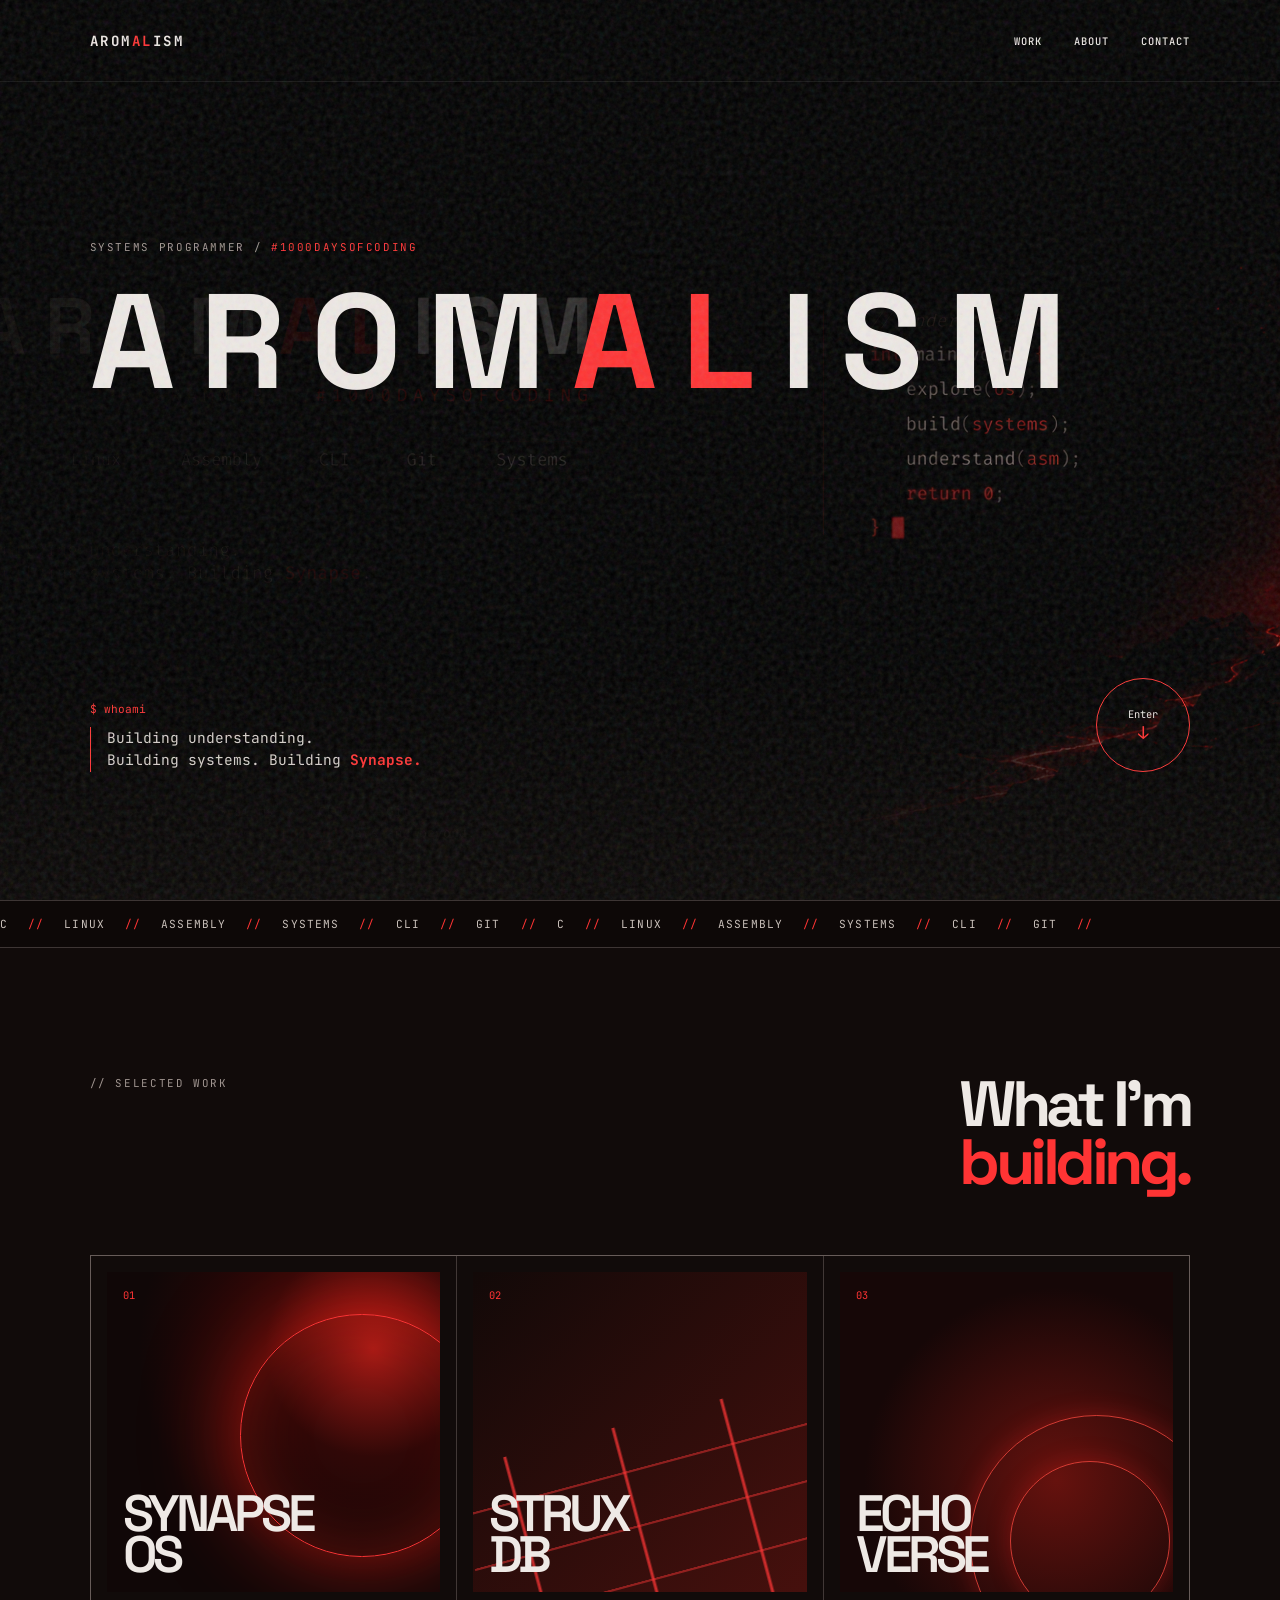
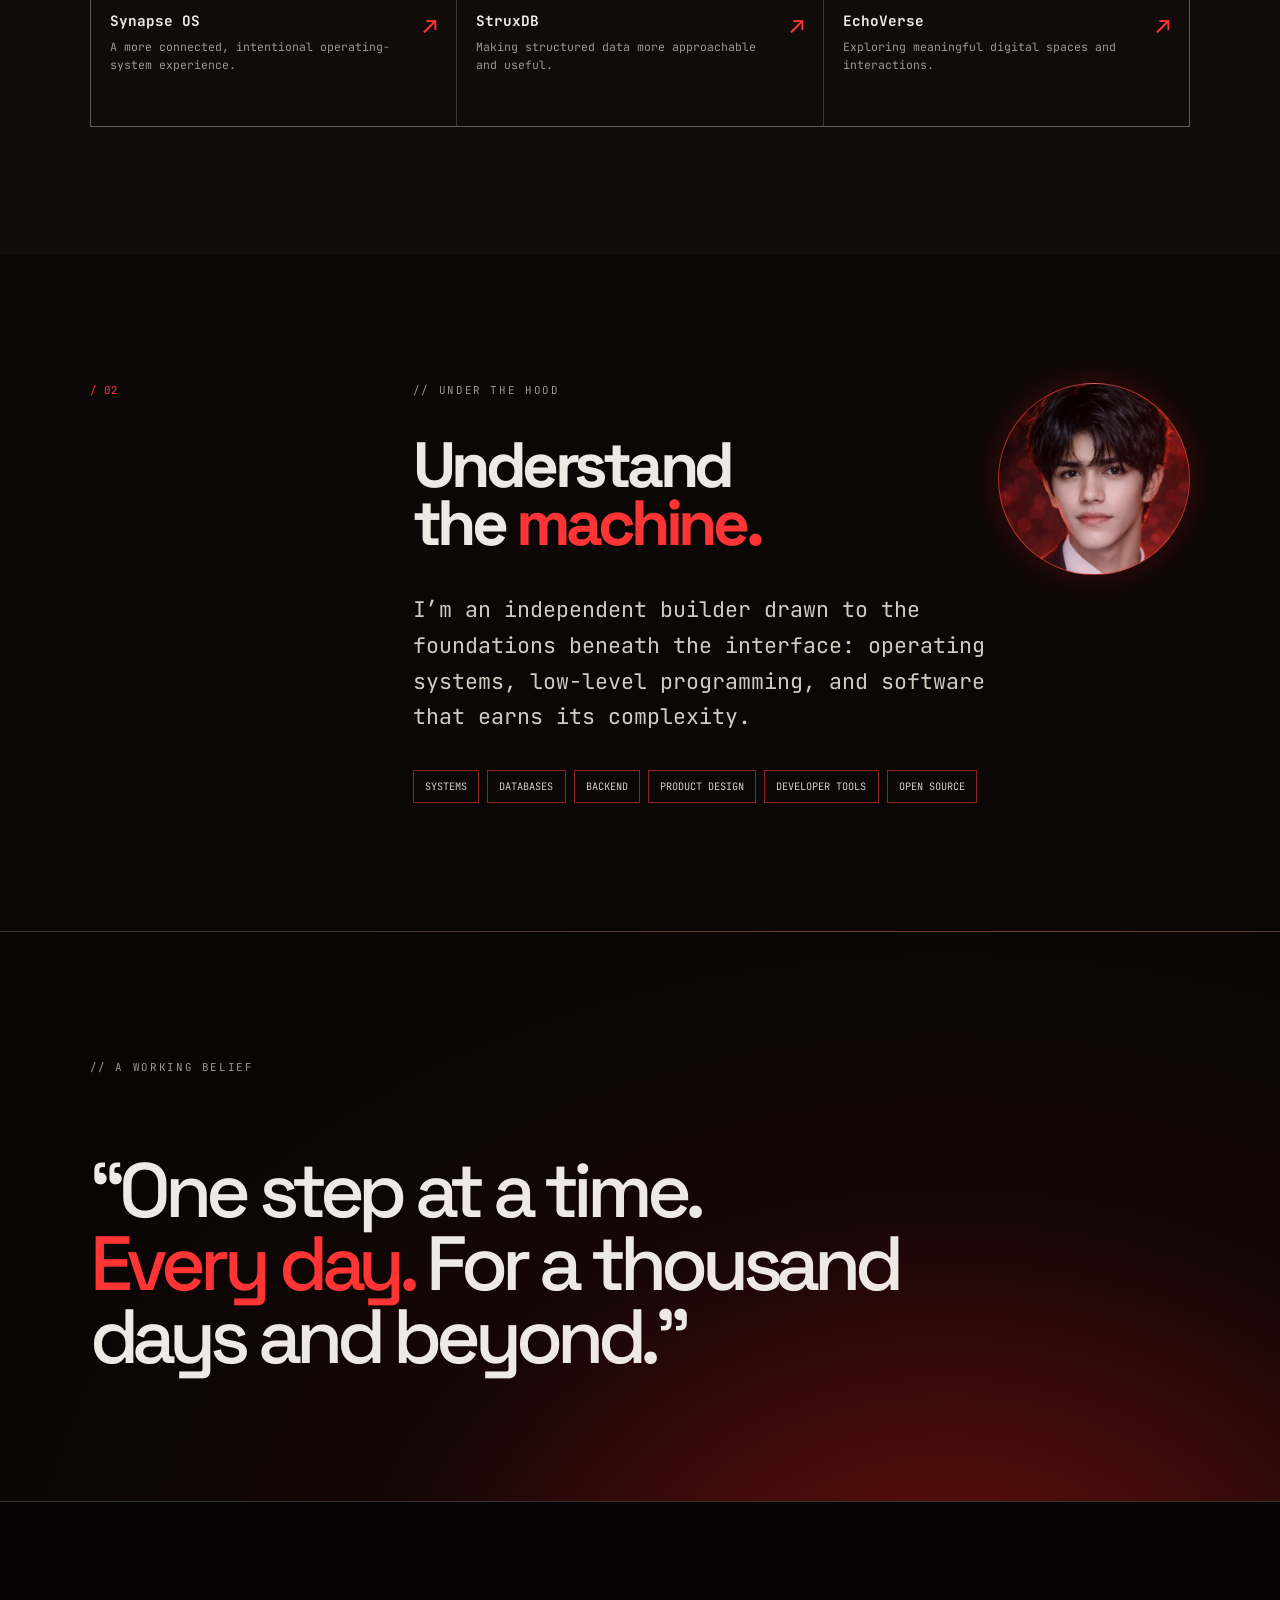
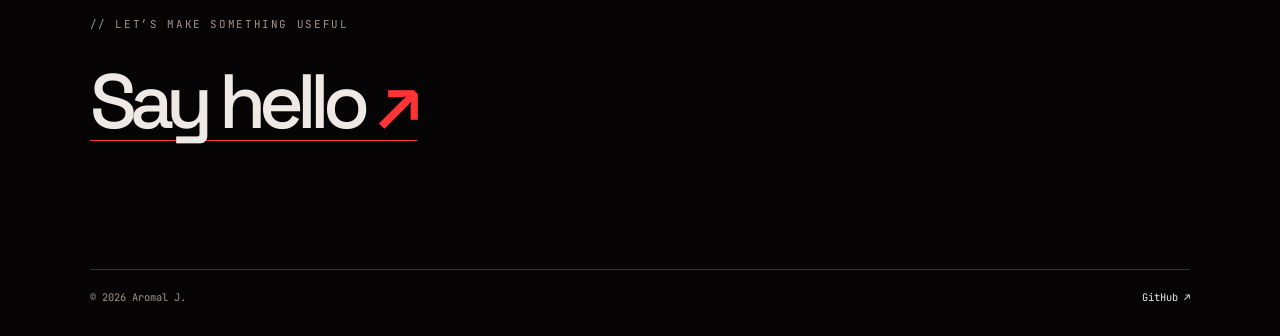
==== index.html @ 9bb5efae "Edited the theme" ====
<!doctype html>
<html lang="en">
  <head>
    <meta charset="UTF-8" />
    <meta name="viewport" content="width=device-width, initial-scale=1.0" />
    <meta name="description" content="Aromal J. — independent builder working across systems, data, and intelligent experiences." />
    <title>Aromal J. — Builder &amp; Developer</title>
    <link rel="preconnect" href="https://fonts.googleapis.com" />
    <link rel="preconnect" href="https://fonts.gstatic.com" crossorigin />
    <link href="https://fonts.googleapis.com/css2?family=JetBrains+Mono:wght@400;500;600;700&family=Space+Grotesk:wght@400;500;600;700&display=swap" rel="stylesheet" />
    <link rel="stylesheet" href="styles.css" />
    <script src="script.js" defer></script>
  </head>
  <body>
    <div class="noise" aria-hidden="true"></div>
    <header class="site-header">
      <a class="logo" href="#top" aria-label="Aromal J. home">AROM<span>AL</span>ISM</a>
      <button class="menu-toggle" aria-label="Toggle navigation" aria-expanded="false">Menu</button>
      <nav class="nav" aria-label="Primary navigation">
        <a href="#work">Work</a>
        <a href="#about">About</a>
        <a href="#contact">Contact</a>
      </nav>
    </header>

    <main id="top">
      <section class="hero section">
        <div class="hero-reference" aria-hidden="true"></div>
        <p class="eyebrow reveal">Systems programmer / <span>#1000daysofcoding</span></p>
        <h1 class="reveal">AROM<span>AL</span>ISM</h1>
        <div class="hero-bottom reveal">
          <div><div class="terminal-line">$ whoami</div><p>Building understanding.<br />Building systems. Building <strong>Synapse.</strong></p></div>
          <a class="circle-link" href="#work">Enter <span aria-hidden="true">↓</span></a>
        </div>
      </section>

      <section class="marquee" aria-label="Areas of interest">
        <div class="marquee-track"><span>C</span><i>//</i><span>Linux</span><i>//</i><span>Assembly</span><i>//</i><span>Systems</span><i>//</i><span>CLI</span><i>//</i><span>Git</span><i>//</i><span>C</span><i>//</i><span>Linux</span><i>//</i><span>Assembly</span><i>//</i><span>Systems</span><i>//</i><span>CLI</span><i>//</i><span>Git</span><i>//</i></div>
      </section>

      <section class="work section" id="work">
        <div class="section-heading reveal">
          <p class="eyebrow">// Selected work</p>
          <h2>What I’m<br /><span>building.</span></h2>
        </div>
        <div class="projects">
          <a class="project project-featured reveal" href="https://github.com/aromalism/synapse-os" target="_blank" rel="noreferrer">
            <div class="project-art synapse"><span>01</span><div class="orb"></div><b>SYNAPSE<br />OS</b></div>
            <div class="project-meta"><div><h3>Synapse OS</h3><p>A more connected, intentional operating-system experience.</p></div><span class="arrow">↗</span></div>
          </a>
          <a class="project reveal" href="https://github.com/aromalism/struxdb" target="_blank" rel="noreferrer">
            <div class="project-art strux"><span>02</span><b>STRUX<br />DB</b><div class="data-lines"></div></div>
            <div class="project-meta"><div><h3>StruxDB</h3><p>Making structured data more approachable and useful.</p></div><span class="arrow">↗</span></div>
          </a>
          <a class="project reveal" href="https://github.com/aromalism/echoverse" target="_blank" rel="noreferrer">
            <div class="project-art echo"><span>03</span><b>ECHO<br />VERSE</b><div class="ring ring-one"></div><div class="ring ring-two"></div></div>
            <div class="project-meta"><div><h3>EchoVerse</h3><p>Exploring meaningful digital spaces and interactions.</p></div><span class="arrow">↗</span></div>
          </a>
        </div>
      </section>

      <section class="about section" id="about">
        <div class="about-number">/ 02</div>
        <div class="about-copy reveal">
          <p class="eyebrow">// Under the hood</p>
          <h2>Understand<br />the <span>machine.</span></h2>
          <p class="large-copy">I’m an independent builder drawn to the foundations beneath the interface: operating systems, low-level programming, and software that earns its complexity.</p>
          <div class="pill-list" aria-label="Skills and tools"><span>Systems</span><span>Databases</span><span>Backend</span><span>Product design</span><span>Developer tools</span><span>Open source</span></div>
        </div>
      </section>

      <section class="philosophy section">
        <p class="eyebrow reveal">// A working belief</p>
        <blockquote class="reveal">“One step at a time.<br /><span>Every day.</span> For a thousand<br />days and beyond.”</blockquote>
      </section>
    </main>

    <footer id="contact">
      <p class="eyebrow">// Let’s make something useful</p>
      <a class="email" href="mailto:aromalism.official@gmail.com">Say hello <span>↗</span></a>
      <div class="footer-bottom"><span>© <span id="year"></span> Aromal J.</span><a href="https://github.com/aromalism" target="_blank" rel="noreferrer">GitHub ↗</a></div>
    </footer>
  </body>
</html>
---- styles.css ----
:root { --black:#080605; --black-soft:#110b0a; --red:#ff3434; --red-dark:#8b1111; --white:#eee9e5; --muted:#a09590; --line:rgba(255,235,230,.2); }
* { box-sizing:border-box; } html { scroll-behavior:smooth; } body { margin:0; background:var(--black); color:var(--white); font-family:'JetBrains Mono',monospace; }
.noise { position:fixed; z-index:20; inset:0; pointer-events:none; opacity:.17; background-image:url("data:image/svg+xml,%3Csvg viewBox='0 0 180 180' xmlns='http://www.w3.org/2000/svg'%3E%3Cfilter id='n'%3E%3CfeTurbulence type='fractalNoise' baseFrequency='.9' numOctaves='4' stitchTiles='stitch'/%3E%3C/filter%3E%3Crect width='100%25' height='100%25' filter='url(%23n)' opacity='.8'/%3E%3C/svg%3E"); }
.site-header { height:82px; width:100%; padding:0 7vw; display:flex; align-items:center; justify-content:space-between; position:absolute; z-index:5; border-bottom:1px solid rgba(255,255,255,.08); }.logo { color:var(--white); text-decoration:none; font-size:.88rem; font-weight:700; letter-spacing:.18em; }.logo span,.hero h1 span,.section-heading h2 span,.about h2 span,blockquote span,strong { color:var(--red); }.nav { display:flex; gap:2rem; }.nav a,.menu-toggle { color:var(--white); text-decoration:none; text-transform:uppercase; letter-spacing:.1em; font:500 .65rem 'JetBrains Mono',monospace; }.menu-toggle { display:none; border:0; background:transparent; }
.section { padding:clamp(5rem,10vw,10rem) 7vw; }.hero { min-height:100svh; padding-top:clamp(11rem,20vw,15rem); position:relative; overflow:hidden; display:flex; flex-direction:column; justify-content:space-between; isolation:isolate; }.hero-reference { position:absolute; z-index:-2; inset:0; background:linear-gradient(90deg,rgba(8,6,5,.94) 0%,rgba(8,6,5,.78) 49%,rgba(8,6,5,.18)), url('assets/synapse-theme.png') center/cover; filter:saturate(.84) contrast(1.12); }.hero::after { content:''; z-index:-1; position:absolute; inset:auto 0 0; height:30%; background:linear-gradient(transparent,var(--black)); }.eyebrow { margin:0; font-size:.68rem; letter-spacing:.15em; color:var(--muted); text-transform:uppercase; }.eyebrow span { color:var(--red); }.hero h1 { font-family:'Space Grotesk',sans-serif; font-size:clamp(3.7rem,10.5vw,10rem); letter-spacing:.19em; line-height:.83; margin:2rem 0 auto; font-weight:700; text-shadow:0 2px 25px #000; }.hero-bottom { display:flex; justify-content:space-between; align-items:end; gap:2rem; }.terminal-line { color:var(--red); font-size:.7rem; margin-bottom:.7rem; }.hero-bottom p { margin:0; padding-left:1rem; border-left:1px solid var(--red); color:#d5cfca; font-size:.91rem; line-height:1.55; }.circle-link { color:var(--white); border:1px solid var(--red); border-radius:50%; width:94px; height:94px; display:grid; place-content:center; text-align:center; font-size:.65rem; text-decoration:none; transition:.25s; }.circle-link span { color:var(--red); font-size:1.1rem; }.circle-link:hover { background:var(--red); transform:rotate(-8deg); }.circle-link:hover span { color:var(--white); }
.marquee { overflow:hidden; padding:1rem 0; border-top:1px solid var(--line); border-bottom:1px solid var(--line); background:#0d0807; }.marquee-track { width:max-content; display:flex; gap:1.25rem; align-items:center; color:#c9c0ba; font-size:.7rem; letter-spacing:.1em; text-transform:uppercase; animation:marquee 26s linear infinite; }.marquee i { font-style:normal; color:var(--red); } @keyframes marquee { to { transform:translateX(-50%); } }
.work { background:var(--black-soft); }.section-heading { display:flex; justify-content:space-between; align-items:start; margin-bottom:4rem; }.section-heading h2,.about h2 { font:700 clamp(2.7rem,5vw,5.4rem)/.9 'Space Grotesk',sans-serif; letter-spacing:-.07em; margin:0; }.projects { display:grid; grid-template-columns:repeat(3,1fr); gap:1px; background:var(--line); border:1px solid var(--line); }.project { color:var(--white); background:var(--black-soft); text-decoration:none; padding:1rem; transition:background .3s; }.project:hover { background:#1b0a09; }.project-art { min-height:320px; padding:1rem; overflow:hidden; position:relative; display:flex; flex-direction:column; justify-content:space-between; background:#160a09; }.project-art span { font-size:.65rem; color:var(--red); }.project-art b { position:relative; z-index:1; font:600 clamp(2.1rem,4vw,4rem)/.8 'Space Grotesk',sans-serif; letter-spacing:-.08em; }.synapse { background:radial-gradient(circle at 80% 24%,#a51b16 0%,#300807 30%,#100707 65%); }.synapse .orb { position:absolute; width:73%; aspect-ratio:1; right:-13%; top:13%; border:1px solid var(--red); border-radius:50%; box-shadow:0 0 90px rgba(255,30,20,.6),inset 0 0 65px rgba(255,35,20,.3); }.strux { background:linear-gradient(135deg,#120908,#46100d); }.data-lines { width:120%; height:75%; position:absolute; right:-20%; bottom:-20%; background:repeating-linear-gradient(90deg,transparent 0 14%,rgba(255,54,54,.72) 14.2% 14.7%,transparent 15% 28%),repeating-linear-gradient(0deg,transparent 0 11%,rgba(255,54,54,.45) 11.4% 12%,transparent 12.2% 23%); transform:rotate(-15deg); }.echo { background:radial-gradient(circle at 65% 65%,#66120e,#160707 64%); }.ring { position:absolute; border:1px solid rgba(255,74,65,.75); border-radius:50%; box-shadow:0 0 25px rgba(255,30,30,.25); }.ring-one { width:76%; aspect-ratio:1; right:-15%; bottom:-24%; }.ring-two { width:48%; aspect-ratio:1; right:1%; bottom:-9%; }.project-meta { min-height:118px; display:flex; justify-content:space-between; gap:1rem; padding:1.2rem .2rem .4rem; }.project-meta h3 { margin:0 0 .5rem; font-size:.9rem; }.project-meta p { margin:0; font-size:.72rem; line-height:1.55; color:var(--muted); }.arrow { color:var(--red); font-size:1.5rem; transition:.2s; }.project:hover .arrow { transform:translate(4px,-4px); }
.about { display:grid; grid-template-columns:25% 1fr; gap:3rem; background:#0b0706; }.about-number { color:var(--red); font-size:.68rem; }.about-copy { max-width:900px; position:relative; }.about-copy::after { content:''; position:absolute; right:0; top:0; width:190px; aspect-ratio:1; background:linear-gradient(135deg,transparent,rgba(255,40,40,.25)),url('assets/aromal-profile.png') center 22%/cover; border-radius:50%; border:1px solid rgba(255,60,50,.7); filter:saturate(.75) contrast(1.05); box-shadow:0 0 35px rgba(255,25,18,.25); }.about h2 { margin:2.5rem 0; }.large-copy { max-width:620px; font-size:clamp(1rem,1.7vw,1.35rem); line-height:1.65; color:#d4cac4; }.pill-list { display:flex; gap:.5rem; flex-wrap:wrap; max-width:620px; margin-top:2.2rem; }.pill-list span { padding:.55rem .7rem; border:1px solid rgba(255,55,50,.55); color:#dacdc7; font-size:.64rem; text-transform:uppercase; }
.philosophy { min-height:60vh; display:flex; flex-direction:column; justify-content:space-between; background:radial-gradient(ellipse at 74% 120%,#67100e 0%,#160606 42%,#080605 76%); border-top:1px solid var(--line); }.philosophy blockquote { margin:5rem 0 0; font:500 clamp(2.5rem,6vw,6.4rem)/.95 'Space Grotesk',sans-serif; letter-spacing:-.08em; }
footer { padding:clamp(4rem,9vw,8rem) 7vw 2rem; border-top:1px solid var(--line); background:#060404; }.email { display:inline-block; margin:2rem 0 clamp(5rem,10vw,10rem); color:var(--white); font:500 clamp(2.5rem,6vw,6.4rem)/1 'Space Grotesk',sans-serif; letter-spacing:-.09em; text-decoration:none; border-bottom:1px solid var(--red); }.email span { color:var(--red); }.footer-bottom { display:flex; justify-content:space-between; padding-top:1.3rem; border-top:1px solid var(--line); color:var(--muted); font-size:.65rem; }.footer-bottom a { color:var(--white); text-decoration:none; }.reveal { opacity:0; transform:translateY(20px); transition:opacity .7s ease,transform .7s ease; }.reveal.visible { opacity:1; transform:none; }
@media (max-width:700px) { .site-header { height:66px; padding:0 6vw; }.menu-toggle { display:block; }.nav { display:none; position:absolute; top:65px; right:0; left:0; padding:1.5rem 6vw; flex-direction:column; background:#0b0605; border-bottom:1px solid var(--line); }.nav.open { display:flex; }.section { padding:5rem 6vw; }.hero { padding-top:10rem; }.hero-reference { background-position:66% center; opacity:.66; }.hero h1 { font-size:clamp(3rem,15vw,5rem); letter-spacing:.1em; }.hero-bottom { align-items:start; flex-direction:column; }.projects { grid-template-columns:1fr; }.project-art { min-height:270px; }.section-heading { display:block; }.section-heading h2 { margin-top:2rem; }.about { grid-template-columns:1fr; gap:2.2rem; }.about-copy::after { width:115px; top:1.8rem; }.about h2 { margin-top:2rem; }.philosophy { min-height:50vh; }.footer-bottom { gap:1rem; } }
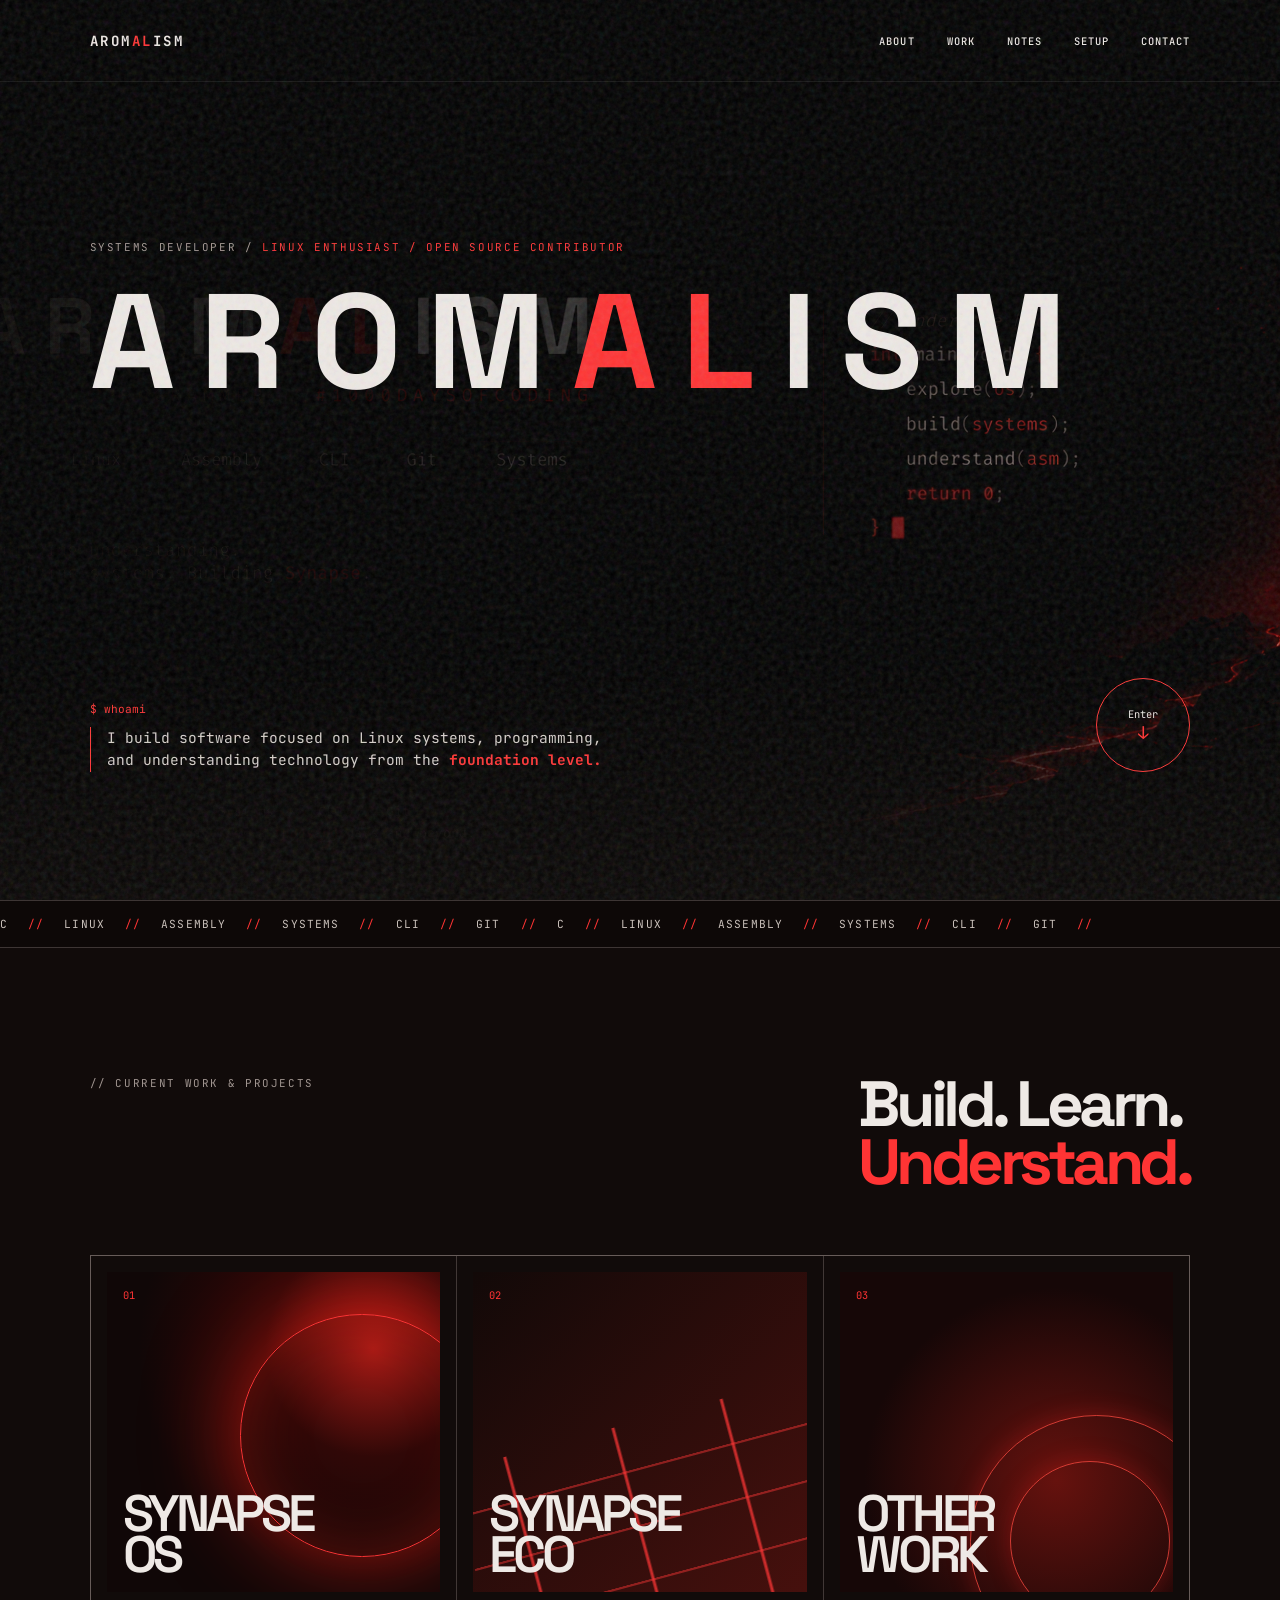
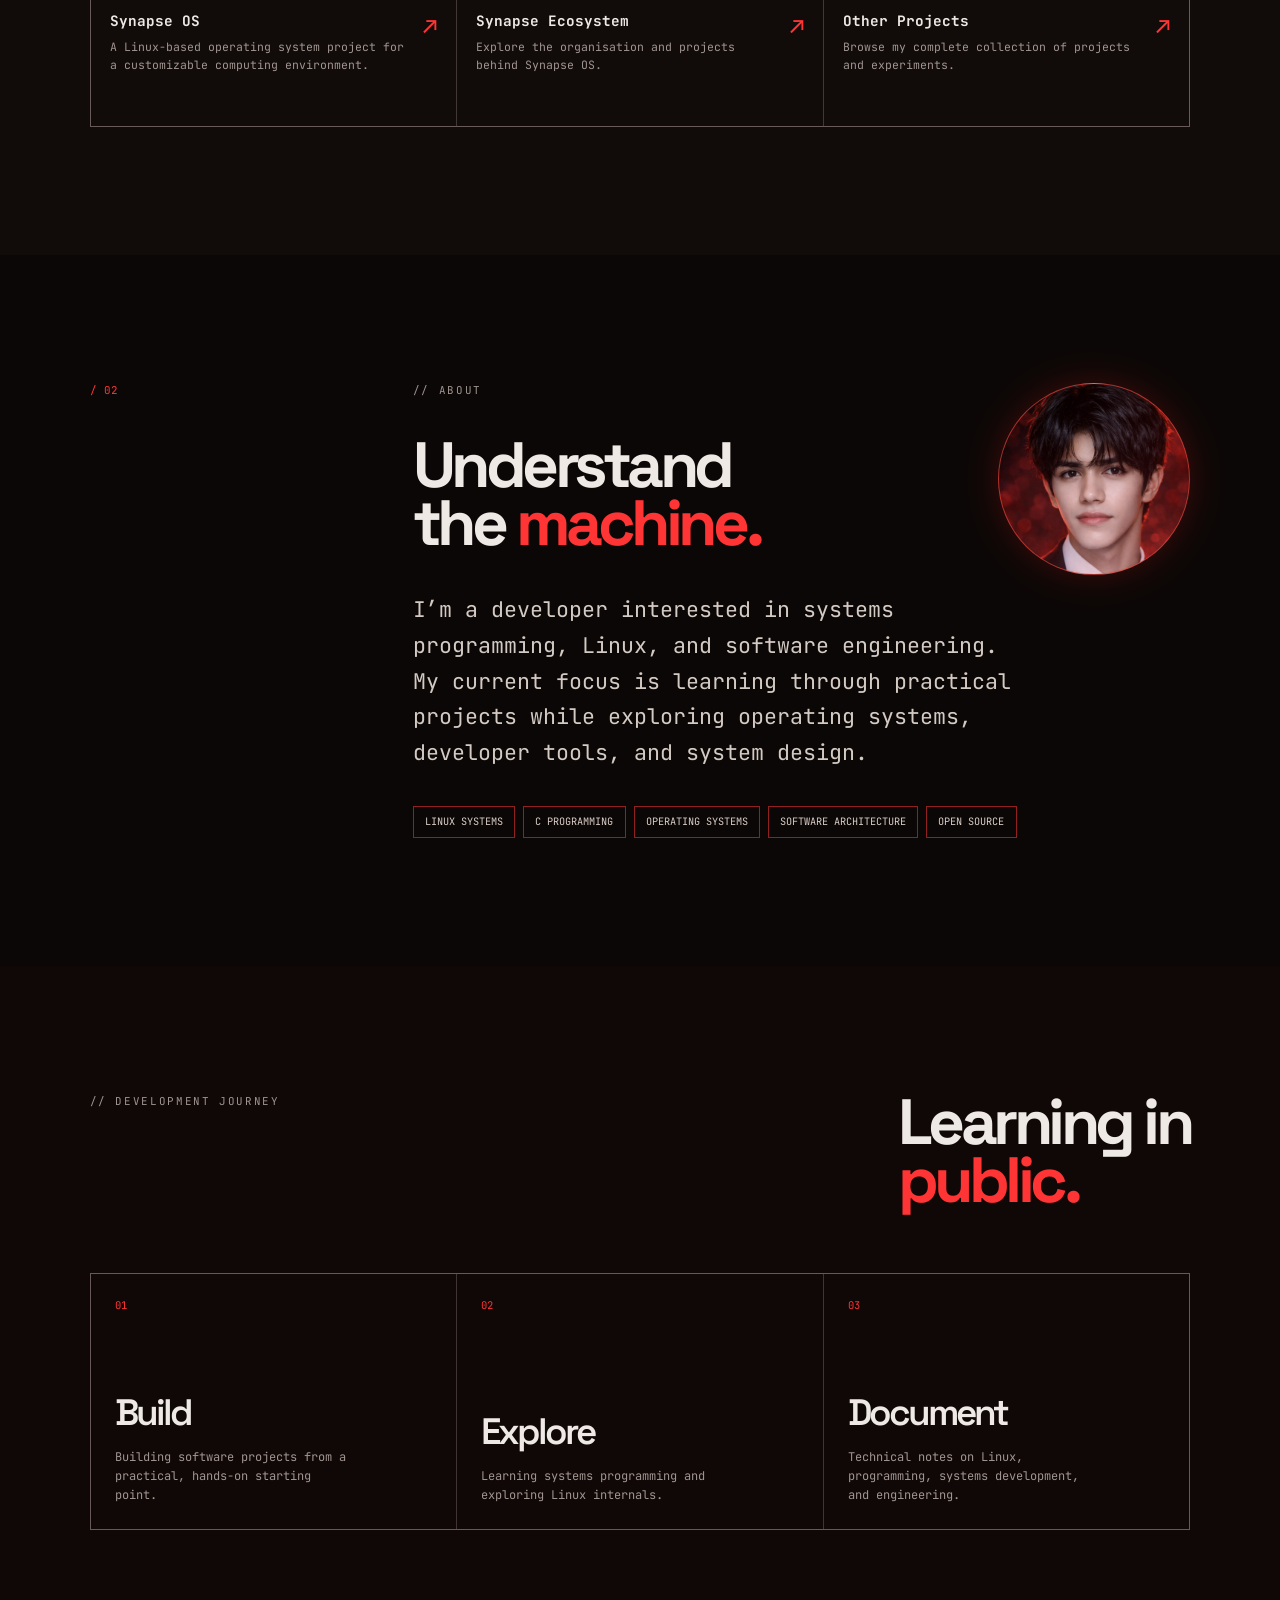
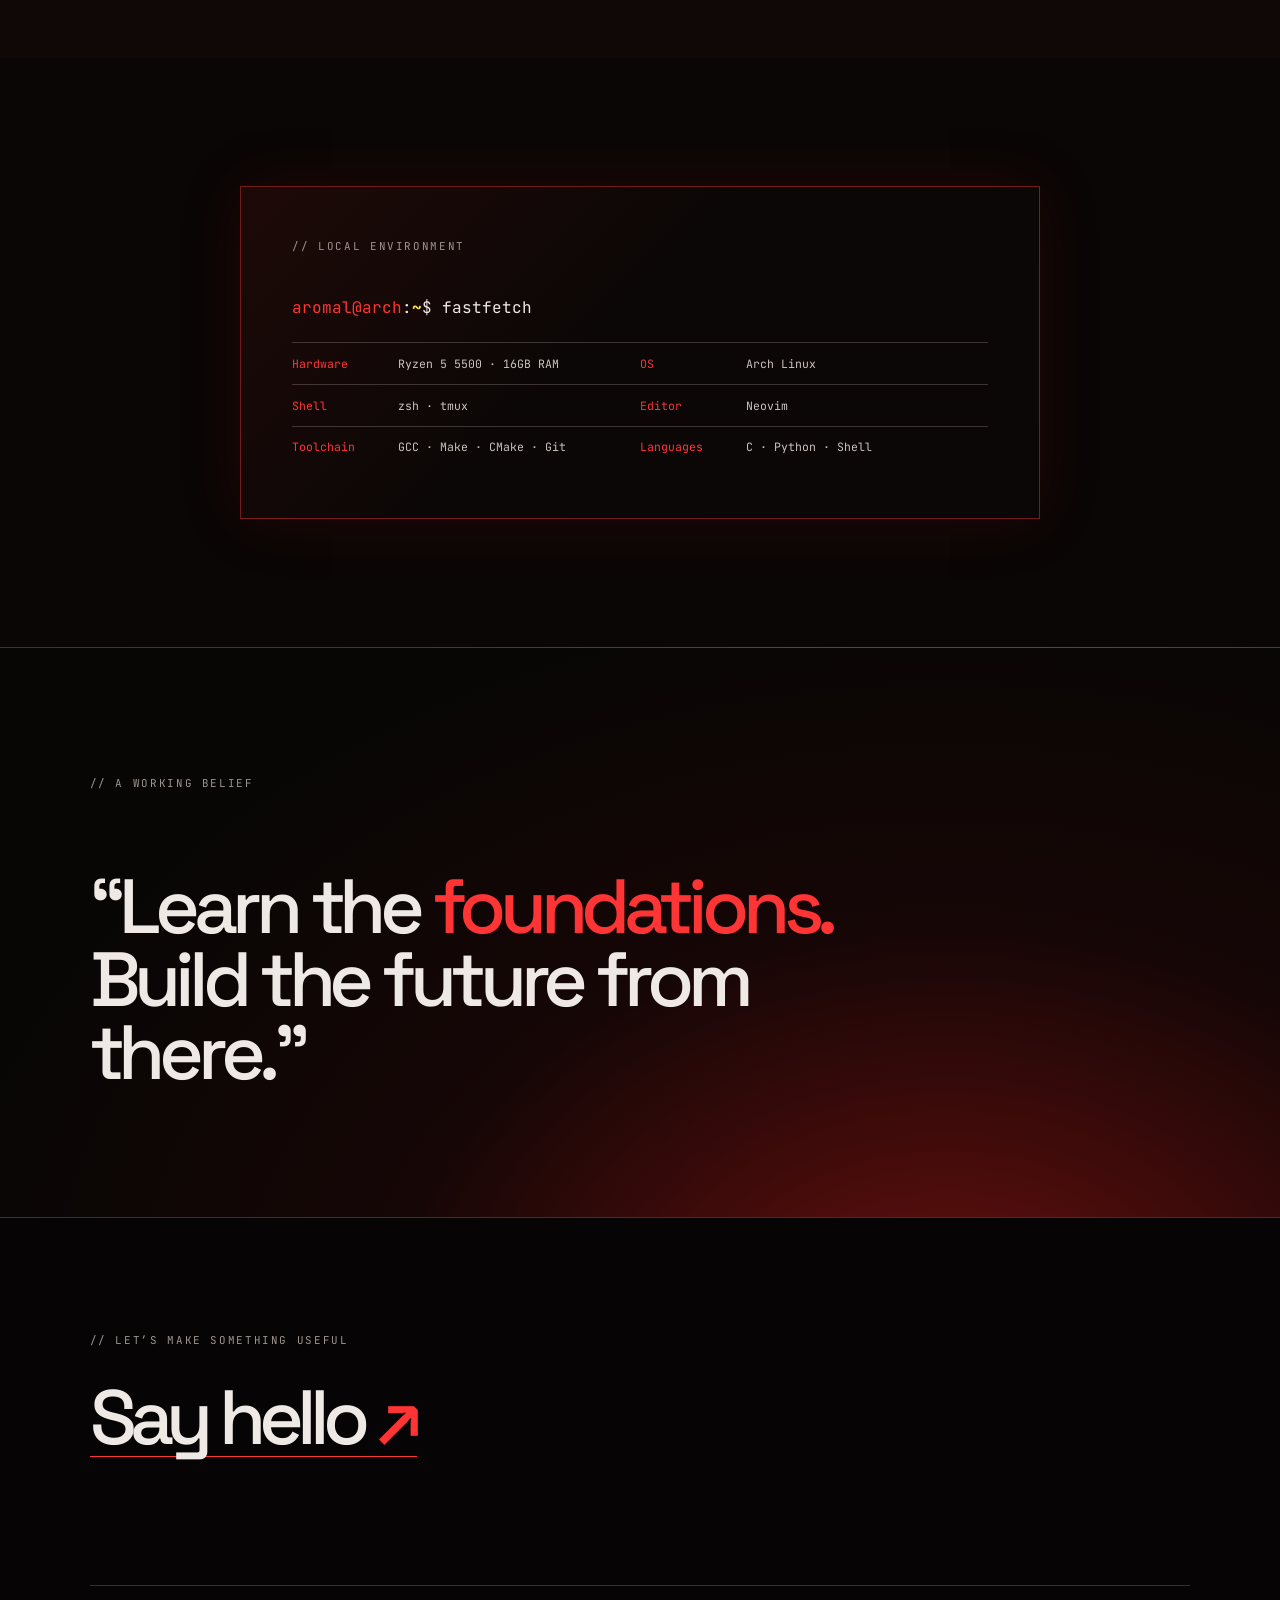
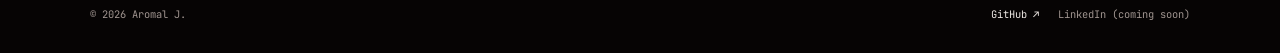
==== commit b3c98e91: "Edited the theme" ====
--- a/index.html
+++ b/index.html
@@ -17,8 +17,10 @@
       <a class="logo" href="#top" aria-label="Aromal J. home">AROM<span>AL</span>ISM</a>
       <button class="menu-toggle" aria-label="Toggle navigation" aria-expanded="false">Menu</button>
       <nav class="nav" aria-label="Primary navigation">
+        <a href="#about">About</a>
         <a href="#work">Work</a>
-        <a href="#about">About</a>
+        <a href="#notes">Notes</a>
+        <a href="#setup">Setup</a>
         <a href="#contact">Contact</a>
       </nav>
     </header>
@@ -26,10 +28,10 @@
     <main id="top">
       <section class="hero section">
         <div class="hero-reference" aria-hidden="true"></div>
-        <p class="eyebrow reveal">Systems programmer / <span>#1000daysofcoding</span></p>
+        <p class="eyebrow reveal">Systems developer / <span>Linux enthusiast / Open source contributor</span></p>
         <h1 class="reveal">AROM<span>AL</span>ISM</h1>
         <div class="hero-bottom reveal">
-          <div><div class="terminal-line">$ whoami</div><p>Building understanding.<br />Building systems. Building <strong>Synapse.</strong></p></div>
+          <div><div class="terminal-line">$ whoami</div><p>I build software focused on Linux systems, programming,<br />and understanding technology from the <strong>foundation level.</strong></p></div>
           <a class="circle-link" href="#work">Enter <span aria-hidden="true">↓</span></a>
         </div>
       </section>
@@ -40,21 +42,21 @@
 
       <section class="work section" id="work">
         <div class="section-heading reveal">
-          <p class="eyebrow">// Selected work</p>
-          <h2>What I’m<br /><span>building.</span></h2>
+          <p class="eyebrow">// Current work & projects</p>
+          <h2>Build. Learn.<br /><span>Understand.</span></h2>
         </div>
         <div class="projects">
           <a class="project project-featured reveal" href="https://github.com/aromalism/synapse-os" target="_blank" rel="noreferrer">
             <div class="project-art synapse"><span>01</span><div class="orb"></div><b>SYNAPSE<br />OS</b></div>
-            <div class="project-meta"><div><h3>Synapse OS</h3><p>A more connected, intentional operating-system experience.</p></div><span class="arrow">↗</span></div>
+            <div class="project-meta"><div><h3>Synapse OS</h3><p>A Linux-based operating system project for a customizable computing environment.</p></div><span class="arrow">↗</span></div>
           </a>
-          <a class="project reveal" href="https://github.com/aromalism/struxdb" target="_blank" rel="noreferrer">
-            <div class="project-art strux"><span>02</span><b>STRUX<br />DB</b><div class="data-lines"></div></div>
-            <div class="project-meta"><div><h3>StruxDB</h3><p>Making structured data more approachable and useful.</p></div><span class="arrow">↗</span></div>
+          <a class="project reveal" href="https://github.com/synapse-eco" target="_blank" rel="noreferrer">
+            <div class="project-art strux"><span>02</span><b>SYNAPSE<br />ECO</b><div class="data-lines"></div></div>
+            <div class="project-meta"><div><h3>Synapse Ecosystem</h3><p>Explore the organisation and projects behind Synapse OS.</p></div><span class="arrow">↗</span></div>
           </a>
-          <a class="project reveal" href="https://github.com/aromalism/echoverse" target="_blank" rel="noreferrer">
-            <div class="project-art echo"><span>03</span><b>ECHO<br />VERSE</b><div class="ring ring-one"></div><div class="ring ring-two"></div></div>
-            <div class="project-meta"><div><h3>EchoVerse</h3><p>Exploring meaningful digital spaces and interactions.</p></div><span class="arrow">↗</span></div>
+          <a class="project reveal" href="https://github.com/aromalism?tab=repositories" target="_blank" rel="noreferrer">
+            <div class="project-art echo"><span>03</span><b>OTHER<br />WORK</b><div class="ring ring-one"></div><div class="ring ring-two"></div></div>
+            <div class="project-meta"><div><h3>Other Projects</h3><p>Browse my complete collection of projects and experiments.</p></div><span class="arrow">↗</span></div>
           </a>
         </div>
       </section>
@@ -62,23 +64,50 @@
       <section class="about section" id="about">
         <div class="about-number">/ 02</div>
         <div class="about-copy reveal">
-          <p class="eyebrow">// Under the hood</p>
+          <p class="eyebrow">// About</p>
           <h2>Understand<br />the <span>machine.</span></h2>
-          <p class="large-copy">I’m an independent builder drawn to the foundations beneath the interface: operating systems, low-level programming, and software that earns its complexity.</p>
-          <div class="pill-list" aria-label="Skills and tools"><span>Systems</span><span>Databases</span><span>Backend</span><span>Product design</span><span>Developer tools</span><span>Open source</span></div>
+          <p class="large-copy">I’m a developer interested in systems programming, Linux, and software engineering. My current focus is learning through practical projects while exploring operating systems, developer tools, and system design.</p>
+          <div class="pill-list" aria-label="Areas of interest"><span>Linux systems</span><span>C programming</span><span>Operating systems</span><span>Software architecture</span><span>Open source</span></div>
+        </div>
+      </section>
+
+      <section class="notes section" id="notes">
+        <div class="section-heading reveal">
+          <p class="eyebrow">// Development journey</p>
+          <h2>Learning in<br /><span>public.</span></h2>
+        </div>
+        <div class="notes-grid">
+          <article class="note-card reveal"><span>01</span><h3>Build</h3><p>Building software projects from a practical, hands-on starting point.</p></article>
+          <article class="note-card reveal"><span>02</span><h3>Explore</h3><p>Learning systems programming and exploring Linux internals.</p></article>
+          <article class="note-card reveal"><span>03</span><h3>Document</h3><p>Technical notes on Linux, programming, systems development, and engineering.</p></article>
+        </div>
+      </section>
+
+      <section class="setup section" id="setup">
+        <div class="setup-terminal reveal">
+          <p class="eyebrow">// Local environment</p>
+          <p><span>aromal@arch</span>:<b>~</b>$ fastfetch</p>
+          <dl>
+            <div><dt>Hardware</dt><dd>Ryzen 5 5500 · 16GB RAM</dd></div>
+            <div><dt>OS</dt><dd>Arch Linux</dd></div>
+            <div><dt>Shell</dt><dd>zsh · tmux</dd></div>
+            <div><dt>Editor</dt><dd>Neovim</dd></div>
+            <div><dt>Toolchain</dt><dd>GCC · Make · CMake · Git</dd></div>
+            <div><dt>Languages</dt><dd>C · Python · Shell</dd></div>
+          </dl>
         </div>
       </section>
 
       <section class="philosophy section">
         <p class="eyebrow reveal">// A working belief</p>
-        <blockquote class="reveal">“One step at a time.<br /><span>Every day.</span> For a thousand<br />days and beyond.”</blockquote>
+        <blockquote class="reveal">“Learn the <span>foundations.</span><br />Build the future from<br />there.”</blockquote>
       </section>
     </main>
 
     <footer id="contact">
       <p class="eyebrow">// Let’s make something useful</p>
       <a class="email" href="mailto:aromalism.official@gmail.com">Say hello <span>↗</span></a>
-      <div class="footer-bottom"><span>© <span id="year"></span> Aromal J.</span><a href="https://github.com/aromalism" target="_blank" rel="noreferrer">GitHub ↗</a></div>
+      <div class="footer-bottom"><span>© <span id="year"></span> Aromal J.</span><div><a href="https://github.com/aromalism" target="_blank" rel="noreferrer">GitHub ↗</a><span>LinkedIn (coming soon)</span></div></div>
     </footer>
   </body>
 </html>
--- a/styles.css
+++ b/styles.css
@@ -6,6 +6,7 @@
 .marquee { overflow:hidden; padding:1rem 0; border-top:1px solid var(--line); border-bottom:1px solid var(--line); background:#0d0807; }.marquee-track { width:max-content; display:flex; gap:1.25rem; align-items:center; color:#c9c0ba; font-size:.7rem; letter-spacing:.1em; text-transform:uppercase; animation:marquee 26s linear infinite; }.marquee i { font-style:normal; color:var(--red); } @keyframes marquee { to { transform:translateX(-50%); } }
 .work { background:var(--black-soft); }.section-heading { display:flex; justify-content:space-between; align-items:start; margin-bottom:4rem; }.section-heading h2,.about h2 { font:700 clamp(2.7rem,5vw,5.4rem)/.9 'Space Grotesk',sans-serif; letter-spacing:-.07em; margin:0; }.projects { display:grid; grid-template-columns:repeat(3,1fr); gap:1px; background:var(--line); border:1px solid var(--line); }.project { color:var(--white); background:var(--black-soft); text-decoration:none; padding:1rem; transition:background .3s; }.project:hover { background:#1b0a09; }.project-art { min-height:320px; padding:1rem; overflow:hidden; position:relative; display:flex; flex-direction:column; justify-content:space-between; background:#160a09; }.project-art span { font-size:.65rem; color:var(--red); }.project-art b { position:relative; z-index:1; font:600 clamp(2.1rem,4vw,4rem)/.8 'Space Grotesk',sans-serif; letter-spacing:-.08em; }.synapse { background:radial-gradient(circle at 80% 24%,#a51b16 0%,#300807 30%,#100707 65%); }.synapse .orb { position:absolute; width:73%; aspect-ratio:1; right:-13%; top:13%; border:1px solid var(--red); border-radius:50%; box-shadow:0 0 90px rgba(255,30,20,.6),inset 0 0 65px rgba(255,35,20,.3); }.strux { background:linear-gradient(135deg,#120908,#46100d); }.data-lines { width:120%; height:75%; position:absolute; right:-20%; bottom:-20%; background:repeating-linear-gradient(90deg,transparent 0 14%,rgba(255,54,54,.72) 14.2% 14.7%,transparent 15% 28%),repeating-linear-gradient(0deg,transparent 0 11%,rgba(255,54,54,.45) 11.4% 12%,transparent 12.2% 23%); transform:rotate(-15deg); }.echo { background:radial-gradient(circle at 65% 65%,#66120e,#160707 64%); }.ring { position:absolute; border:1px solid rgba(255,74,65,.75); border-radius:50%; box-shadow:0 0 25px rgba(255,30,30,.25); }.ring-one { width:76%; aspect-ratio:1; right:-15%; bottom:-24%; }.ring-two { width:48%; aspect-ratio:1; right:1%; bottom:-9%; }.project-meta { min-height:118px; display:flex; justify-content:space-between; gap:1rem; padding:1.2rem .2rem .4rem; }.project-meta h3 { margin:0 0 .5rem; font-size:.9rem; }.project-meta p { margin:0; font-size:.72rem; line-height:1.55; color:var(--muted); }.arrow { color:var(--red); font-size:1.5rem; transition:.2s; }.project:hover .arrow { transform:translate(4px,-4px); }
 .about { display:grid; grid-template-columns:25% 1fr; gap:3rem; background:#0b0706; }.about-number { color:var(--red); font-size:.68rem; }.about-copy { max-width:900px; position:relative; }.about-copy::after { content:''; position:absolute; right:0; top:0; width:190px; aspect-ratio:1; background:linear-gradient(135deg,transparent,rgba(255,40,40,.25)),url('assets/aromal-profile.png') center 22%/cover; border-radius:50%; border:1px solid rgba(255,60,50,.7); filter:saturate(.75) contrast(1.05); box-shadow:0 0 35px rgba(255,25,18,.25); }.about h2 { margin:2.5rem 0; }.large-copy { max-width:620px; font-size:clamp(1rem,1.7vw,1.35rem); line-height:1.65; color:#d4cac4; }.pill-list { display:flex; gap:.5rem; flex-wrap:wrap; max-width:620px; margin-top:2.2rem; }.pill-list span { padding:.55rem .7rem; border:1px solid rgba(255,55,50,.55); color:#dacdc7; font-size:.64rem; text-transform:uppercase; }
+.notes { background:#100807; }.notes-grid { display:grid; grid-template-columns:repeat(3,1fr); gap:1px; border:1px solid var(--line); background:var(--line); }.note-card { min-height:255px; padding:1.5rem; background:#100807; display:flex; flex-direction:column; }.note-card span { color:var(--red); font-size:.66rem; }.note-card h3 { margin:auto 0 1rem; font:600 2.3rem/1 'Space Grotesk',sans-serif; letter-spacing:-.08em; }.note-card p { margin:0; max-width:240px; color:var(--muted); font-size:.75rem; line-height:1.6; }.setup { background:#090605; display:grid; place-items:center; }.setup-terminal { width:min(800px,100%); border:1px solid rgba(255,58,48,.42); padding:clamp(1.5rem,4vw,3.5rem); background:linear-gradient(135deg,rgba(255,35,25,.08),transparent 45%),#0b0706; box-shadow:0 0 60px rgba(174,20,15,.14); }.setup-terminal > p:nth-child(2) { margin:2.8rem 0 1.5rem; color:var(--white); font-size:clamp(.8rem,1.6vw,1rem); }.setup-terminal > p:nth-child(2) span { color:var(--red); }.setup-terminal > p:nth-child(2) b { color:#ffe051; }.setup-terminal dl { margin:0; display:grid; grid-template-columns:1fr 1fr; gap:0; }.setup-terminal dl div { display:flex; gap:1rem; padding:.8rem 0; border-top:1px solid var(--line); font-size:.72rem; }.setup-terminal dt { min-width:90px; color:var(--red); }.setup-terminal dd { margin:0; color:#cbc2bd; }
 .philosophy { min-height:60vh; display:flex; flex-direction:column; justify-content:space-between; background:radial-gradient(ellipse at 74% 120%,#67100e 0%,#160606 42%,#080605 76%); border-top:1px solid var(--line); }.philosophy blockquote { margin:5rem 0 0; font:500 clamp(2.5rem,6vw,6.4rem)/.95 'Space Grotesk',sans-serif; letter-spacing:-.08em; }
-footer { padding:clamp(4rem,9vw,8rem) 7vw 2rem; border-top:1px solid var(--line); background:#060404; }.email { display:inline-block; margin:2rem 0 clamp(5rem,10vw,10rem); color:var(--white); font:500 clamp(2.5rem,6vw,6.4rem)/1 'Space Grotesk',sans-serif; letter-spacing:-.09em; text-decoration:none; border-bottom:1px solid var(--red); }.email span { color:var(--red); }.footer-bottom { display:flex; justify-content:space-between; padding-top:1.3rem; border-top:1px solid var(--line); color:var(--muted); font-size:.65rem; }.footer-bottom a { color:var(--white); text-decoration:none; }.reveal { opacity:0; transform:translateY(20px); transition:opacity .7s ease,transform .7s ease; }.reveal.visible { opacity:1; transform:none; }
-@media (max-width:700px) { .site-header { height:66px; padding:0 6vw; }.menu-toggle { display:block; }.nav { display:none; position:absolute; top:65px; right:0; left:0; padding:1.5rem 6vw; flex-direction:column; background:#0b0605; border-bottom:1px solid var(--line); }.nav.open { display:flex; }.section { padding:5rem 6vw; }.hero { padding-top:10rem; }.hero-reference { background-position:66% center; opacity:.66; }.hero h1 { font-size:clamp(3rem,15vw,5rem); letter-spacing:.1em; }.hero-bottom { align-items:start; flex-direction:column; }.projects { grid-template-columns:1fr; }.project-art { min-height:270px; }.section-heading { display:block; }.section-heading h2 { margin-top:2rem; }.about { grid-template-columns:1fr; gap:2.2rem; }.about-copy::after { width:115px; top:1.8rem; }.about h2 { margin-top:2rem; }.philosophy { min-height:50vh; }.footer-bottom { gap:1rem; } }
+footer { padding:clamp(4rem,9vw,8rem) 7vw 2rem; border-top:1px solid var(--line); background:#060404; }.email { display:inline-block; margin:2rem 0 clamp(5rem,10vw,10rem); color:var(--white); font:500 clamp(2.5rem,6vw,6.4rem)/1 'Space Grotesk',sans-serif; letter-spacing:-.09em; text-decoration:none; border-bottom:1px solid var(--red); }.email span { color:var(--red); }.footer-bottom { display:flex; justify-content:space-between; padding-top:1.3rem; border-top:1px solid var(--line); color:var(--muted); font-size:.65rem; }.footer-bottom div { display:flex; gap:1.2rem; }.footer-bottom a { color:var(--white); text-decoration:none; }.reveal { opacity:0; transform:translateY(20px); transition:opacity .7s ease,transform .7s ease; }.reveal.visible { opacity:1; transform:none; }
+@media (max-width:700px) { .site-header { height:66px; padding:0 6vw; }.menu-toggle { display:block; }.nav { display:none; position:absolute; top:65px; right:0; left:0; padding:1.5rem 6vw; flex-direction:column; background:#0b0605; border-bottom:1px solid var(--line); }.nav.open { display:flex; }.section { padding:5rem 6vw; }.hero { padding-top:10rem; }.hero-reference { background-position:66% center; opacity:.66; }.hero h1 { font-size:clamp(3rem,15vw,5rem); letter-spacing:.1em; }.hero-bottom { align-items:start; flex-direction:column; }.projects,.notes-grid { grid-template-columns:1fr; }.project-art { min-height:270px; }.section-heading { display:block; }.section-heading h2 { margin-top:2rem; }.about { grid-template-columns:1fr; gap:2.2rem; }.about-copy::after { width:115px; top:1.8rem; }.about h2 { margin-top:2rem; }.setup-terminal dl { grid-template-columns:1fr; }.philosophy { min-height:50vh; }.footer-bottom { gap:1rem; flex-direction:column; } }
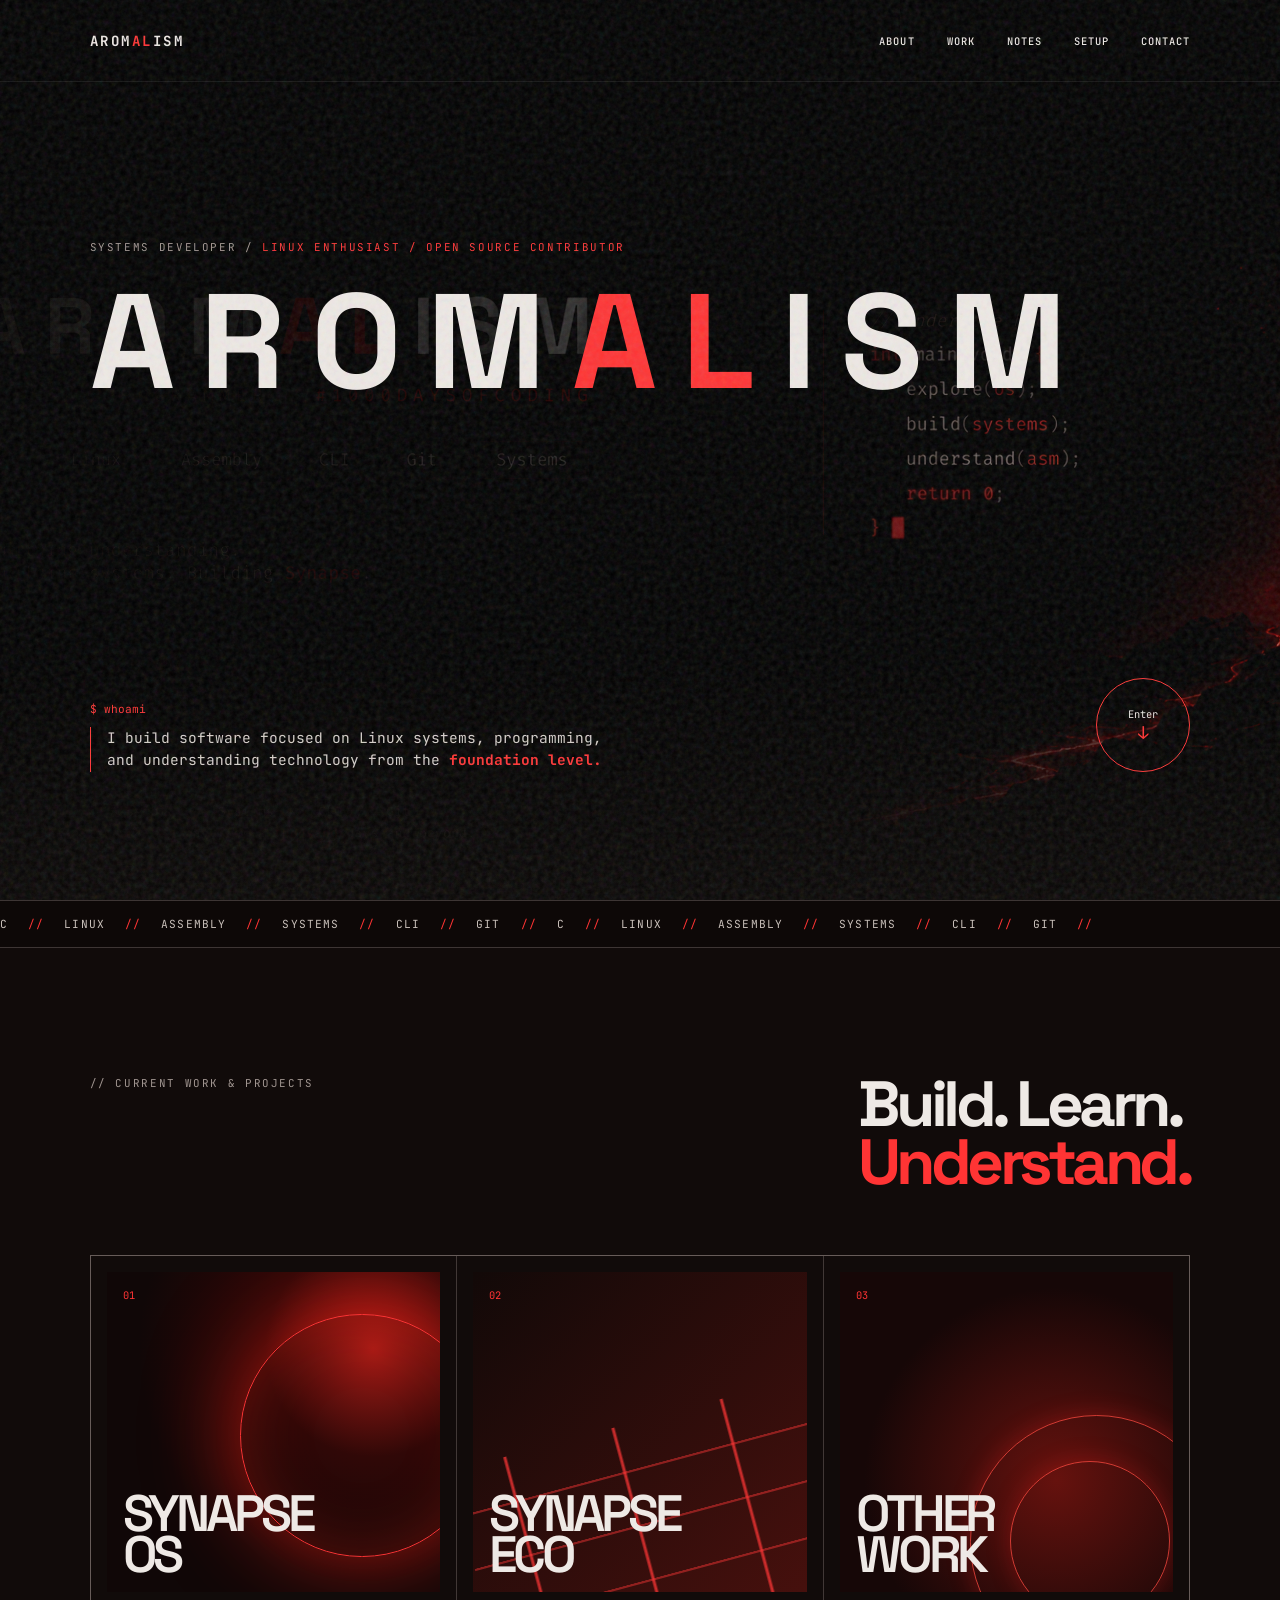
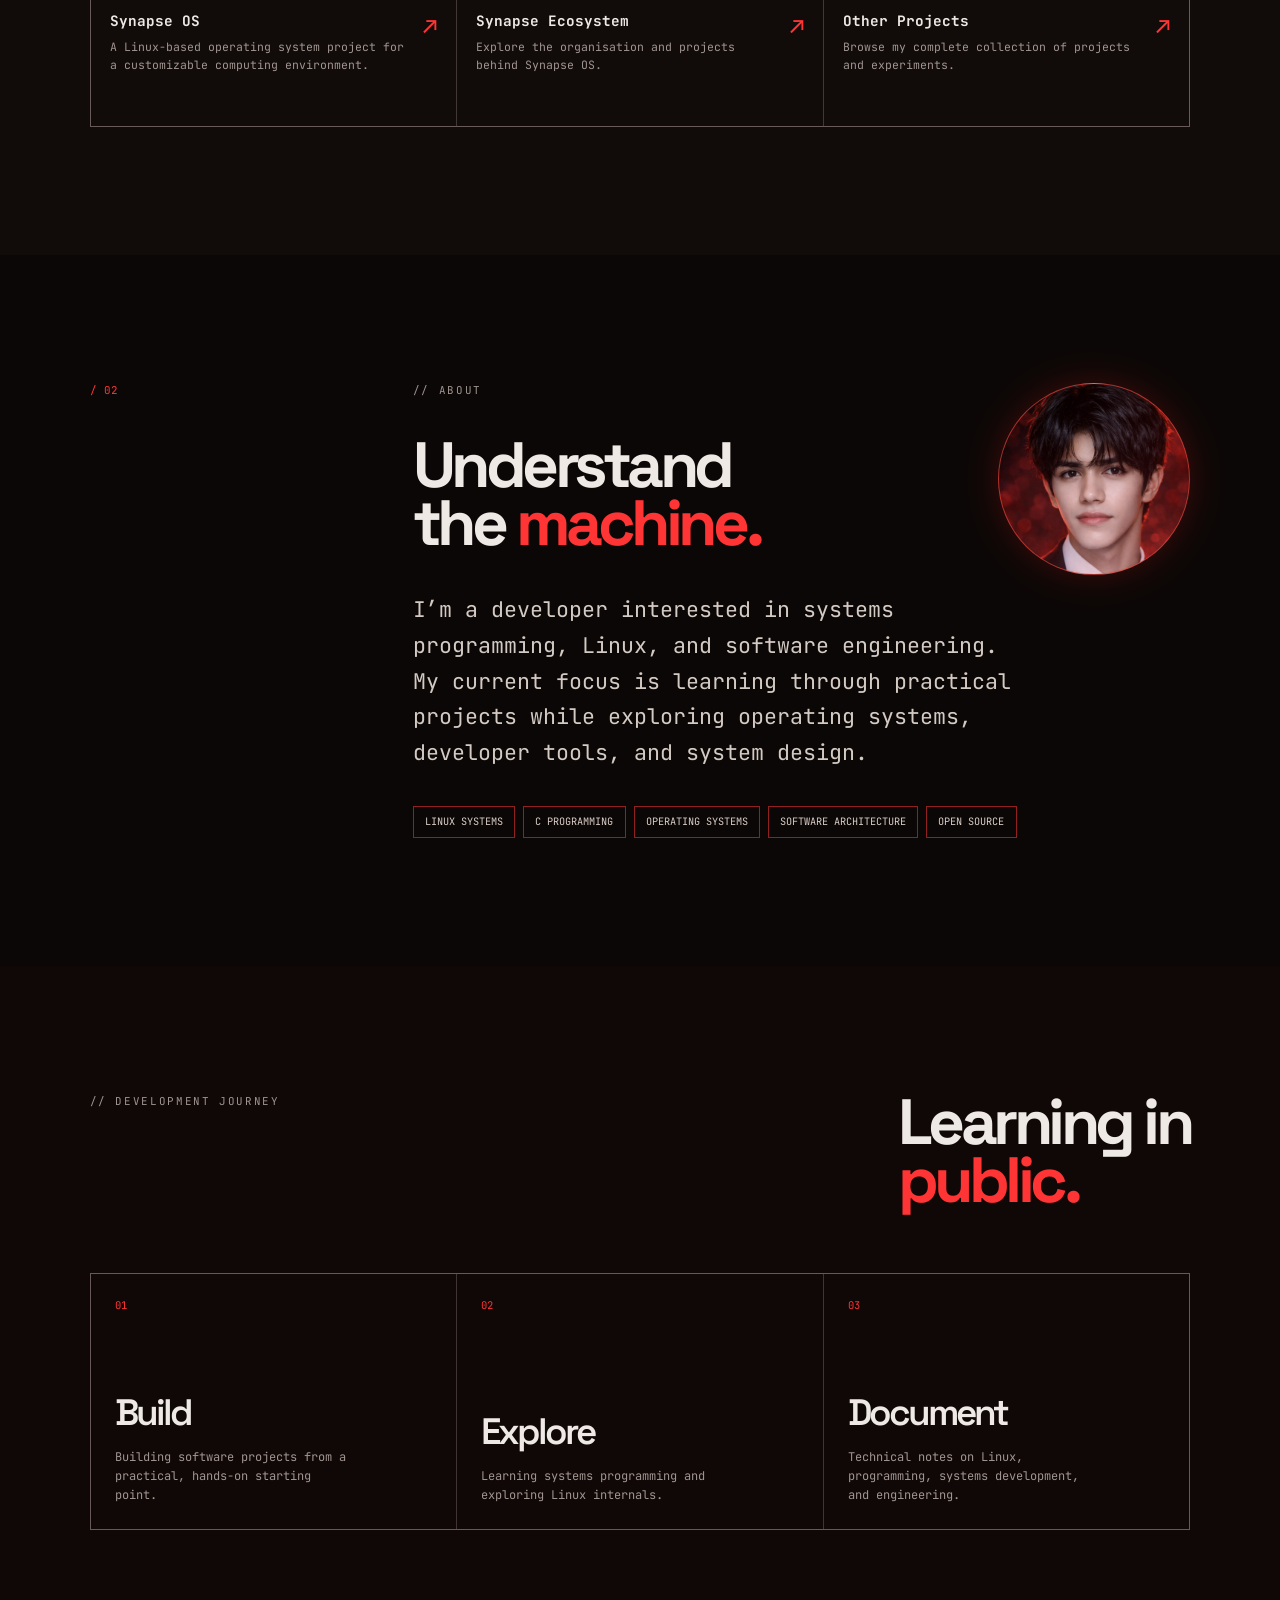
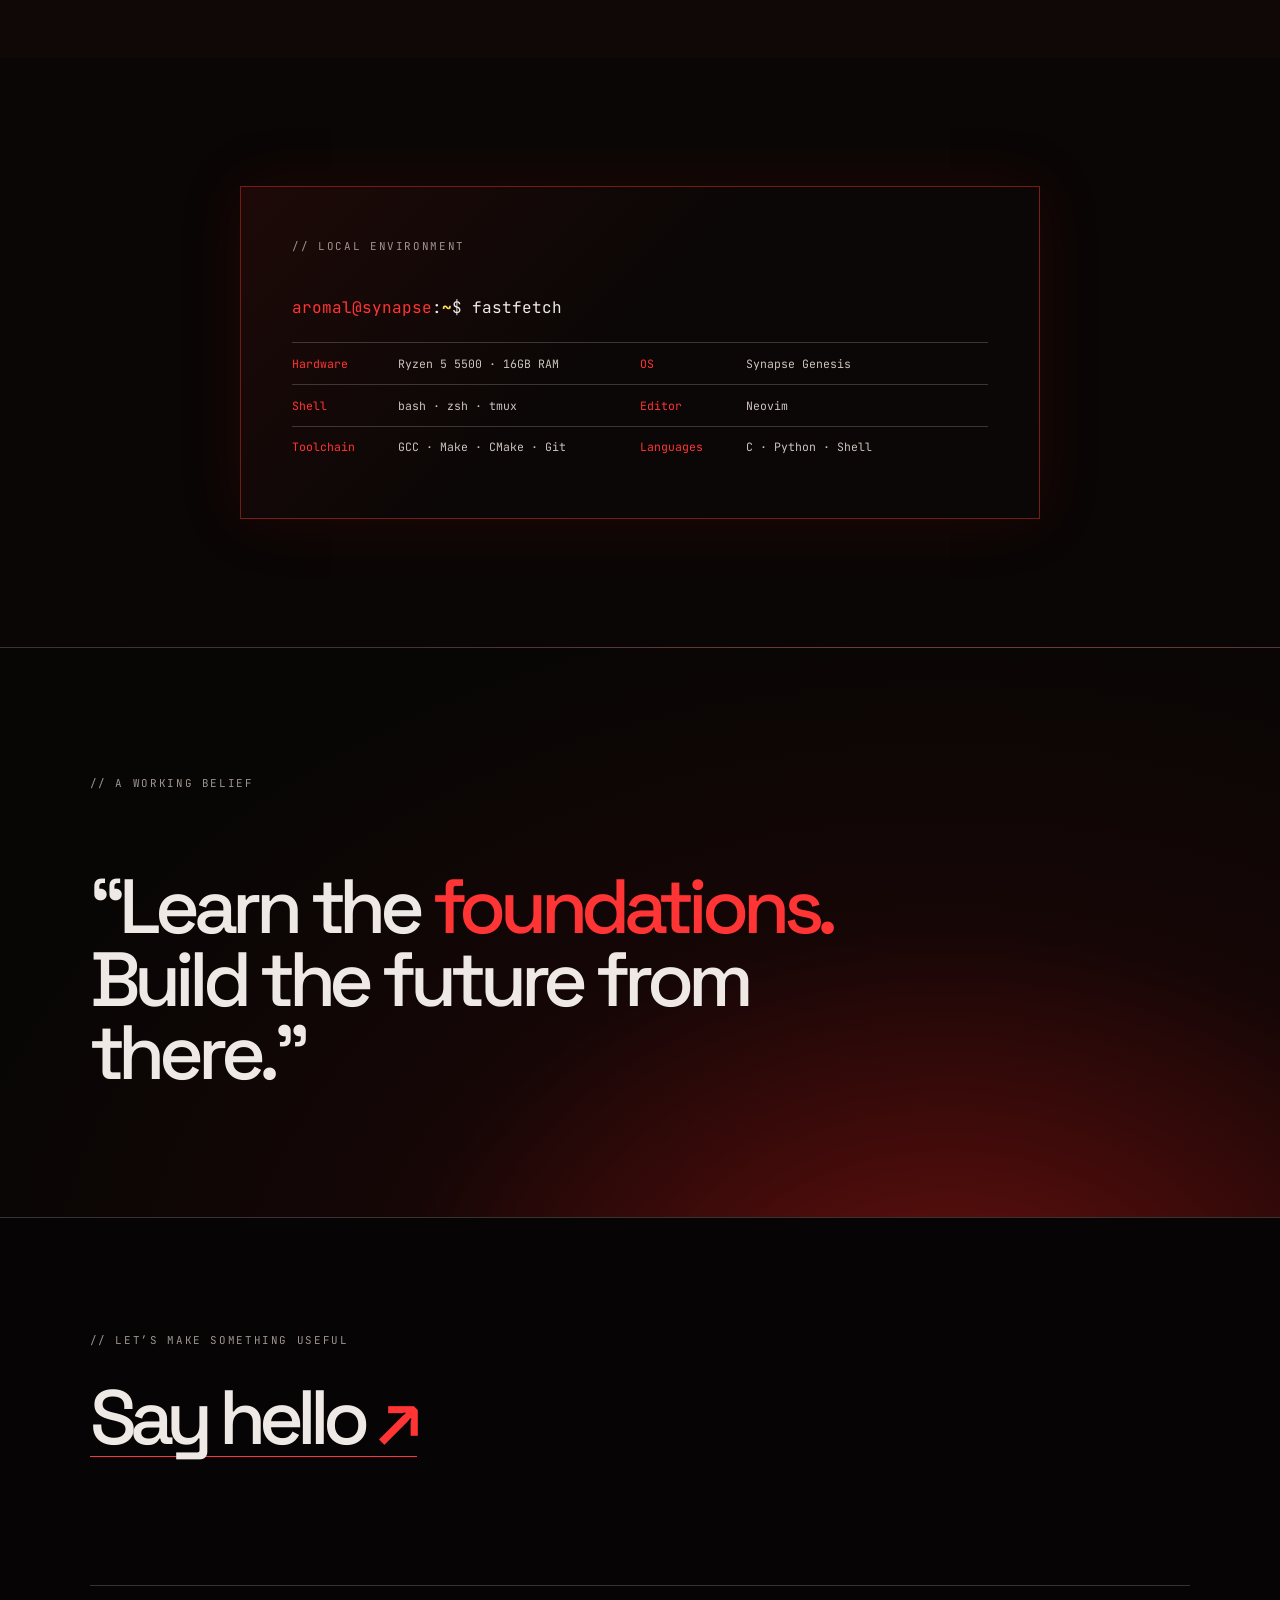
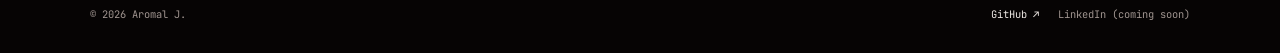
==== commit b0c8bf6b: "Edited the OS details" ====
--- a/index.html
+++ b/index.html
@@ -86,11 +86,11 @@
       <section class="setup section" id="setup">
         <div class="setup-terminal reveal">
           <p class="eyebrow">// Local environment</p>
-          <p><span>aromal@arch</span>:<b>~</b>$ fastfetch</p>
+          <p><span>aromal@synapse</span>:<b>~</b>$ fastfetch</p>
           <dl>
             <div><dt>Hardware</dt><dd>Ryzen 5 5500 · 16GB RAM</dd></div>
-            <div><dt>OS</dt><dd>Arch Linux</dd></div>
-            <div><dt>Shell</dt><dd>zsh · tmux</dd></div>
+            <div><dt>OS</dt><dd>Synapse Genesis</dd></div>
+            <div><dt>Shell</dt><dd>bash · zsh · tmux</dd></div>
             <div><dt>Editor</dt><dd>Neovim</dd></div>
             <div><dt>Toolchain</dt><dd>GCC · Make · CMake · Git</dd></div>
             <div><dt>Languages</dt><dd>C · Python · Shell</dd></div>
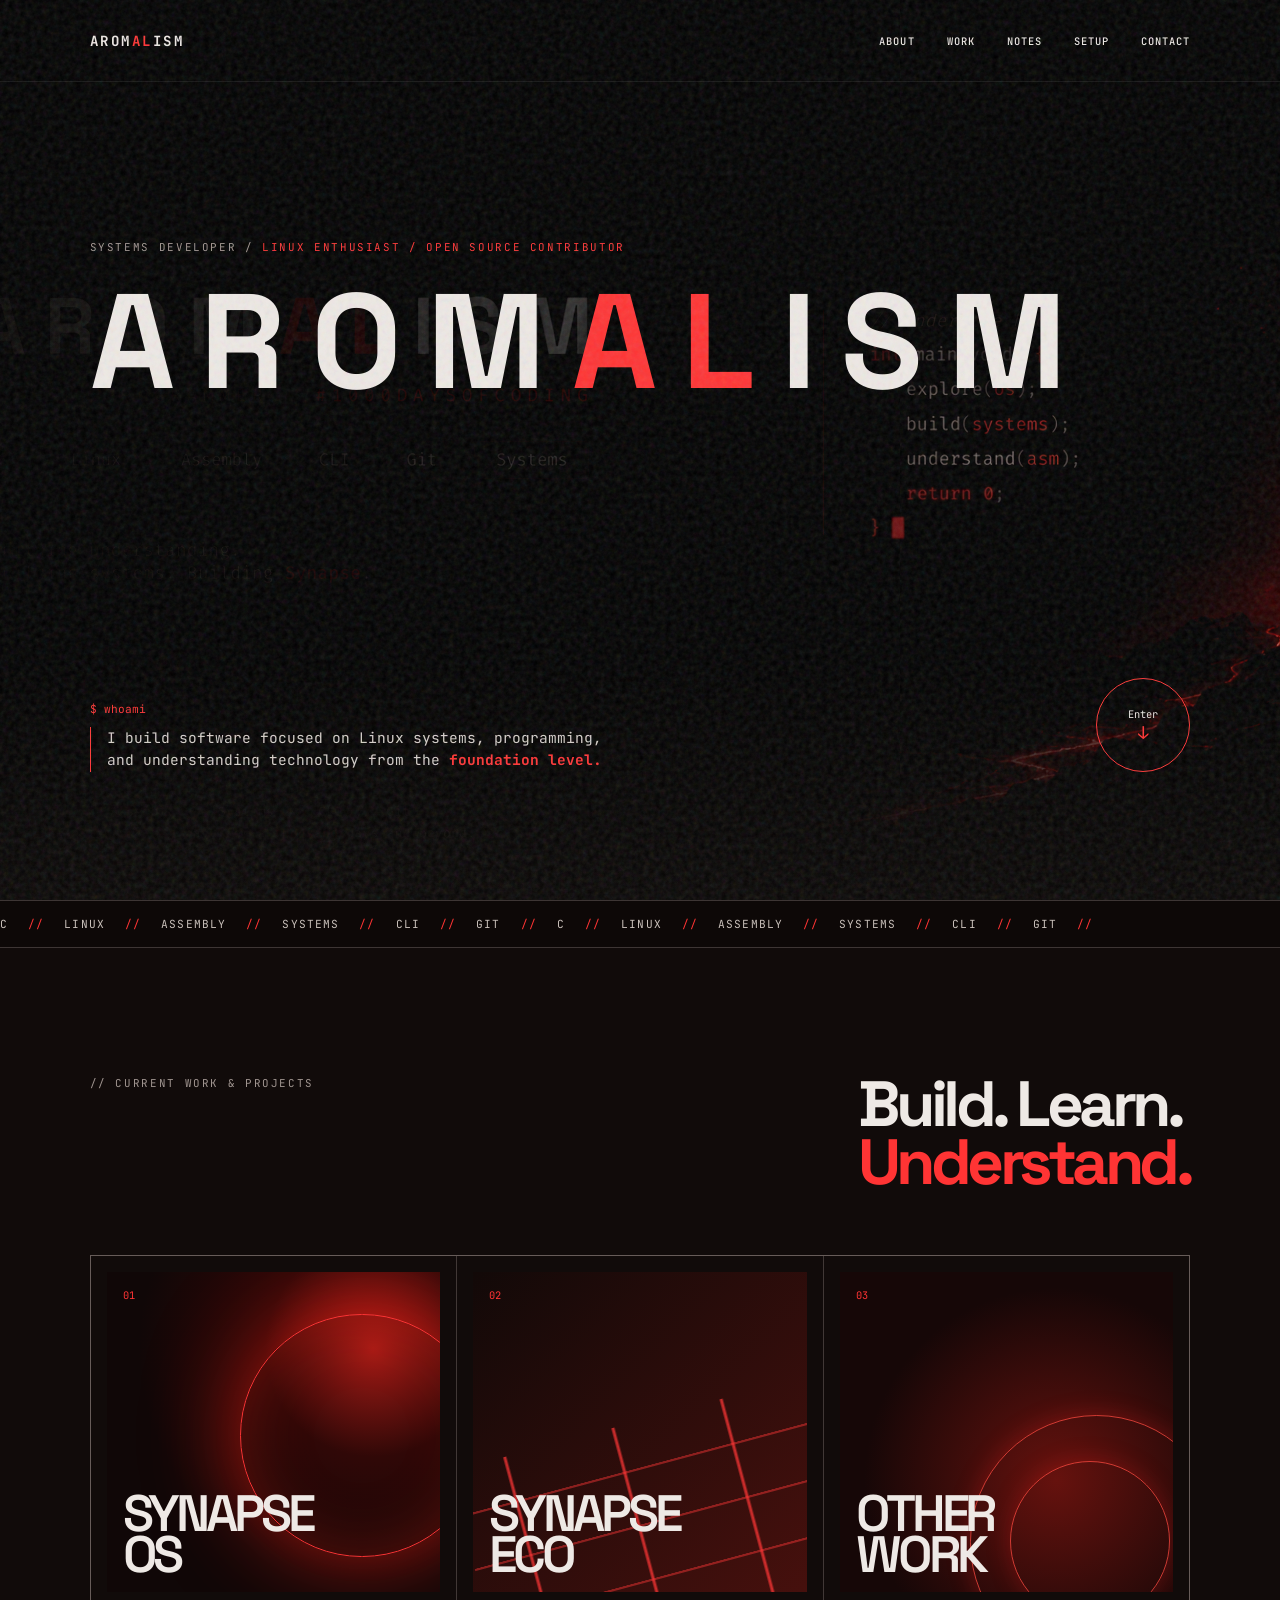
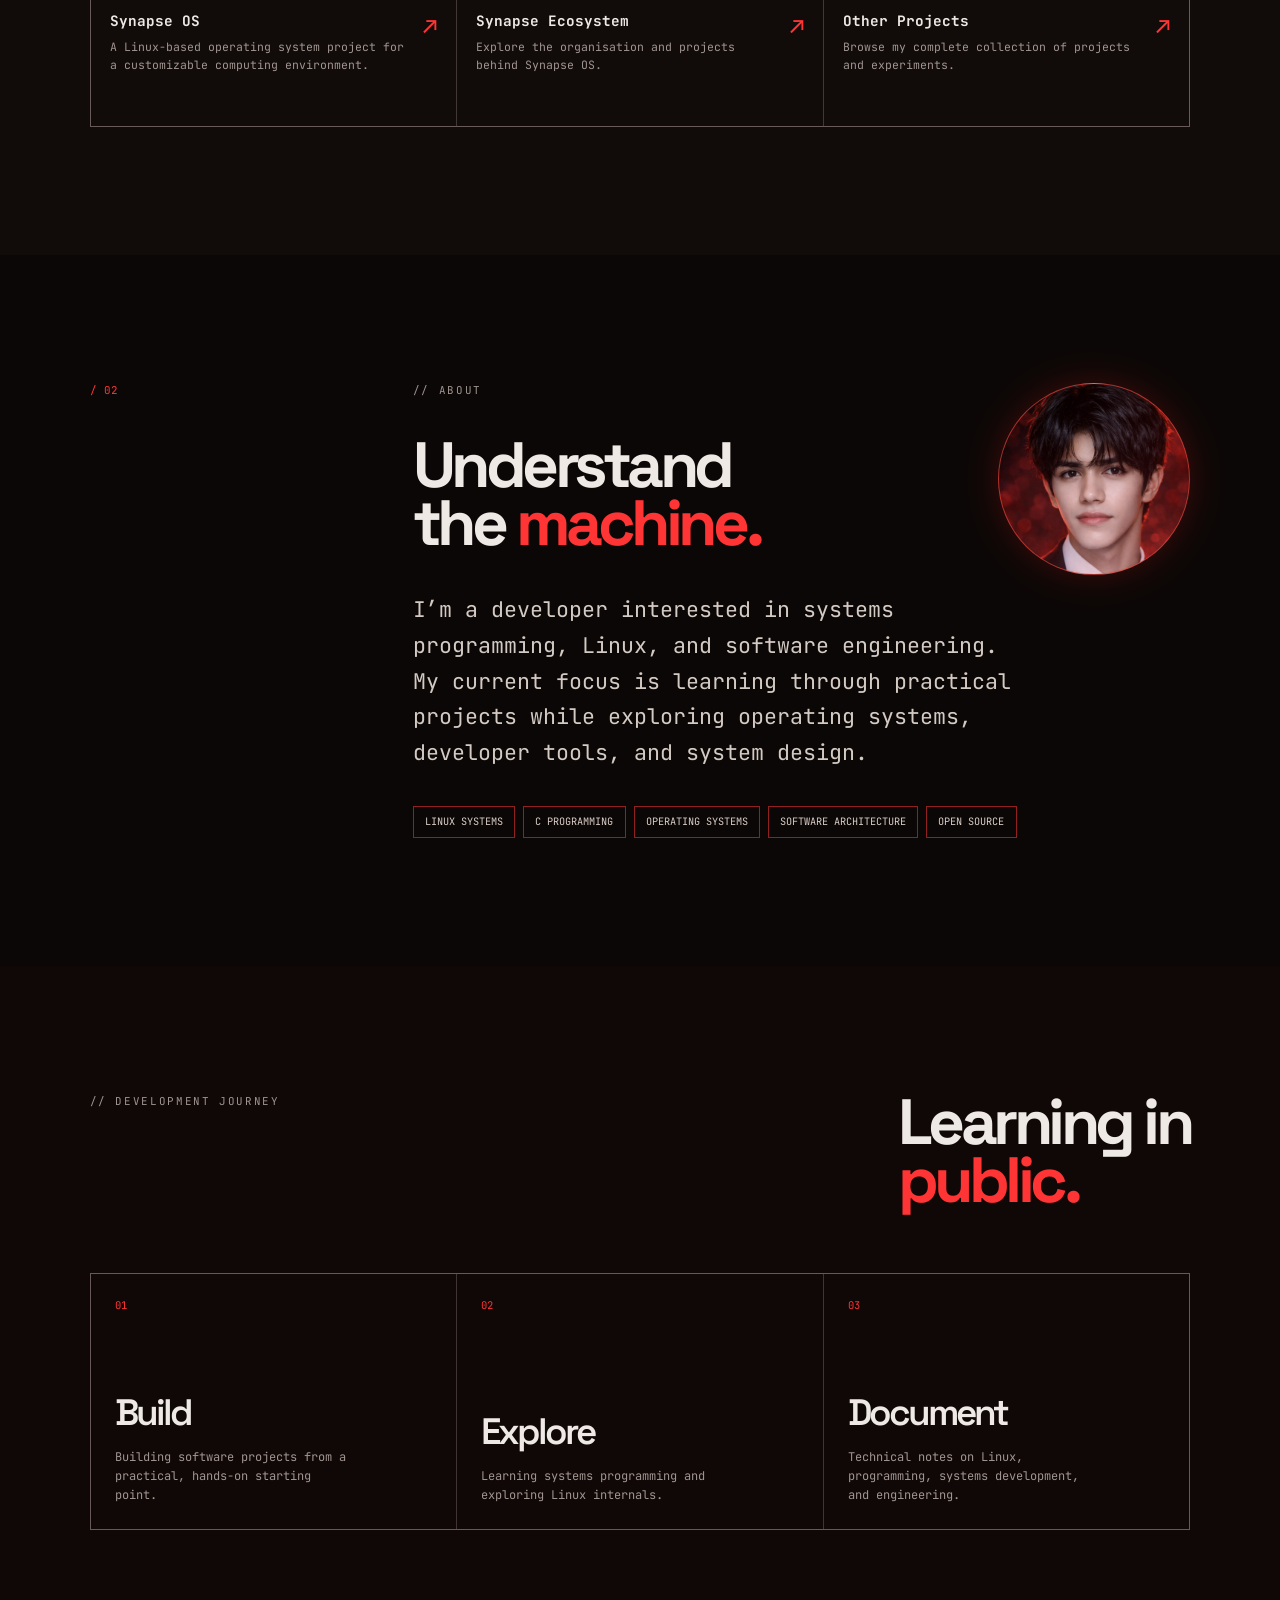
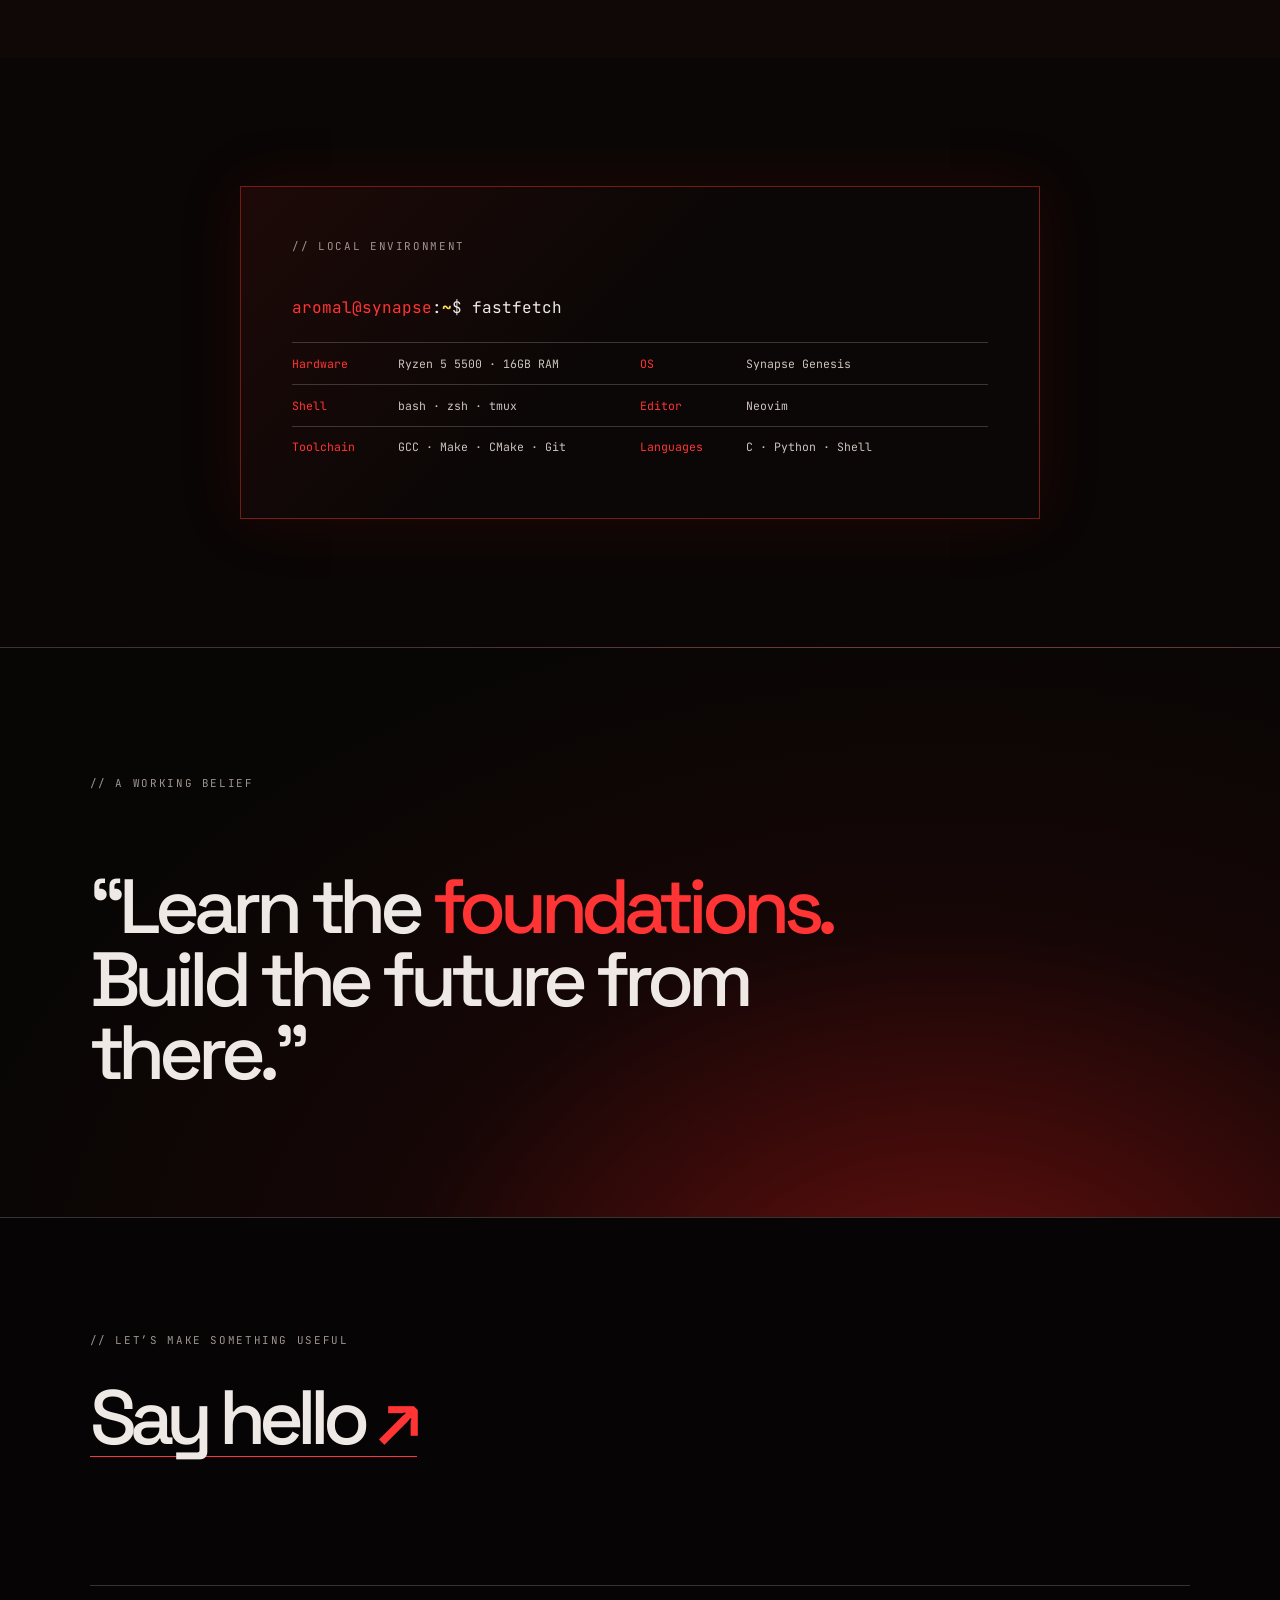
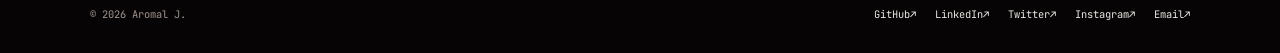
==== commit 2f1746d4: "Edited the contact details" ====
--- a/index.html
+++ b/index.html
@@ -104,10 +104,21 @@
       </section>
     </main>
 
-    <footer id="contact">
-      <p class="eyebrow">// Let’s make something useful</p>
-      <a class="email" href="mailto:aromalism.official@gmail.com">Say hello <span>↗</span></a>
-      <div class="footer-bottom"><span>© <span id="year"></span> Aromal J.</span><div><a href="https://github.com/aromalism" target="_blank" rel="noreferrer">GitHub ↗</a><span>LinkedIn (coming soon)</span></div></div>
-    </footer>
+<footer id="contact">
+  <p class="eyebrow">// Let’s make something useful</p>
+  <a class="email" href="mailto:aromalism.official@gmail.com">Say hello <span>↗</span></a>
+
+  <div class="footer-bottom">
+    <span>© <span id="year"></span> Aromal J.</span>
+
+    <div>
+      <a href="https://github.com/aromalism" target="_blank">GitHub↗</a>
+      <a href="https://www.linkedin.com/in/aromalism" target="_blank">LinkedIn↗</a>
+      <a href="https://twitter.com/aromalism" target="_blank">Twitter↗</a>
+      <a href="https://www.instagram.com/aromalism" target="_blank">Instagram↗</a>
+      <a href="mailto:aromalism.official@gmail.com">Email↗</a>
+    </div>
+  </div>
+</footer>
   </body>
 </html>
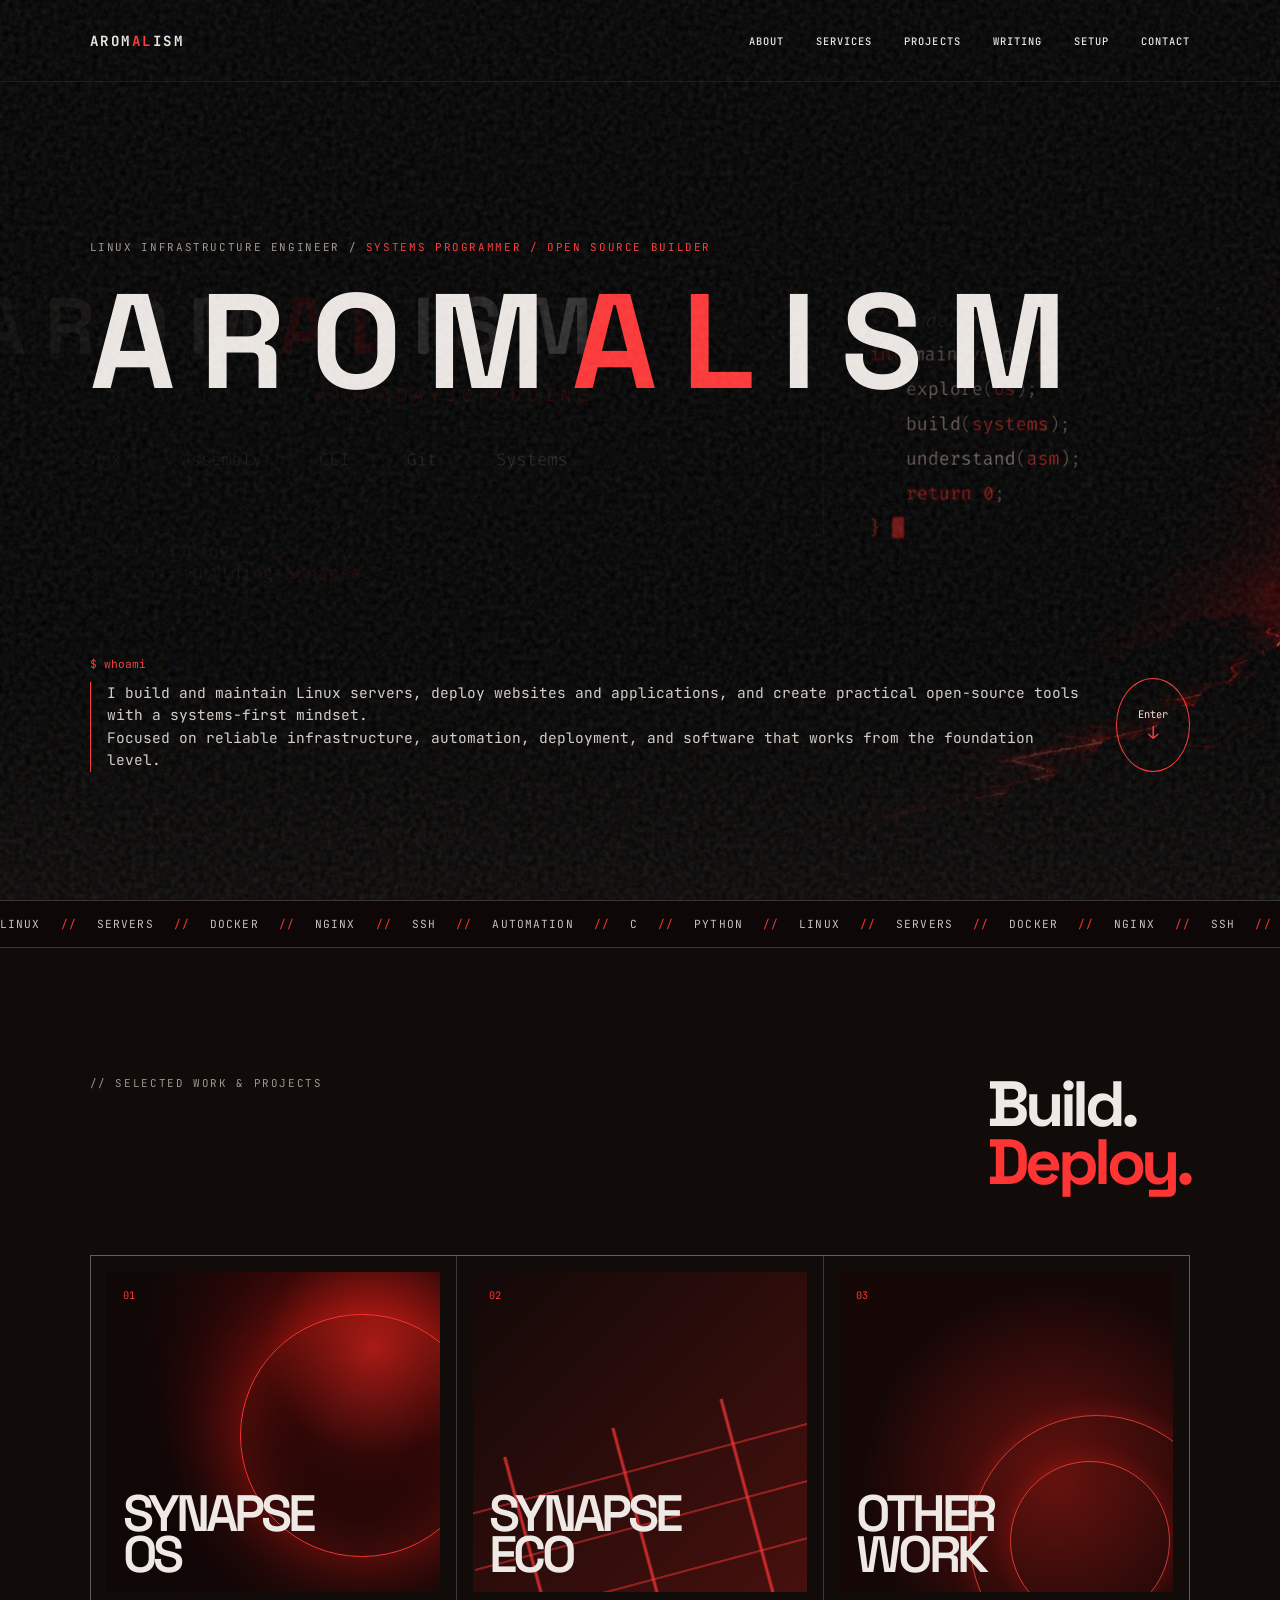
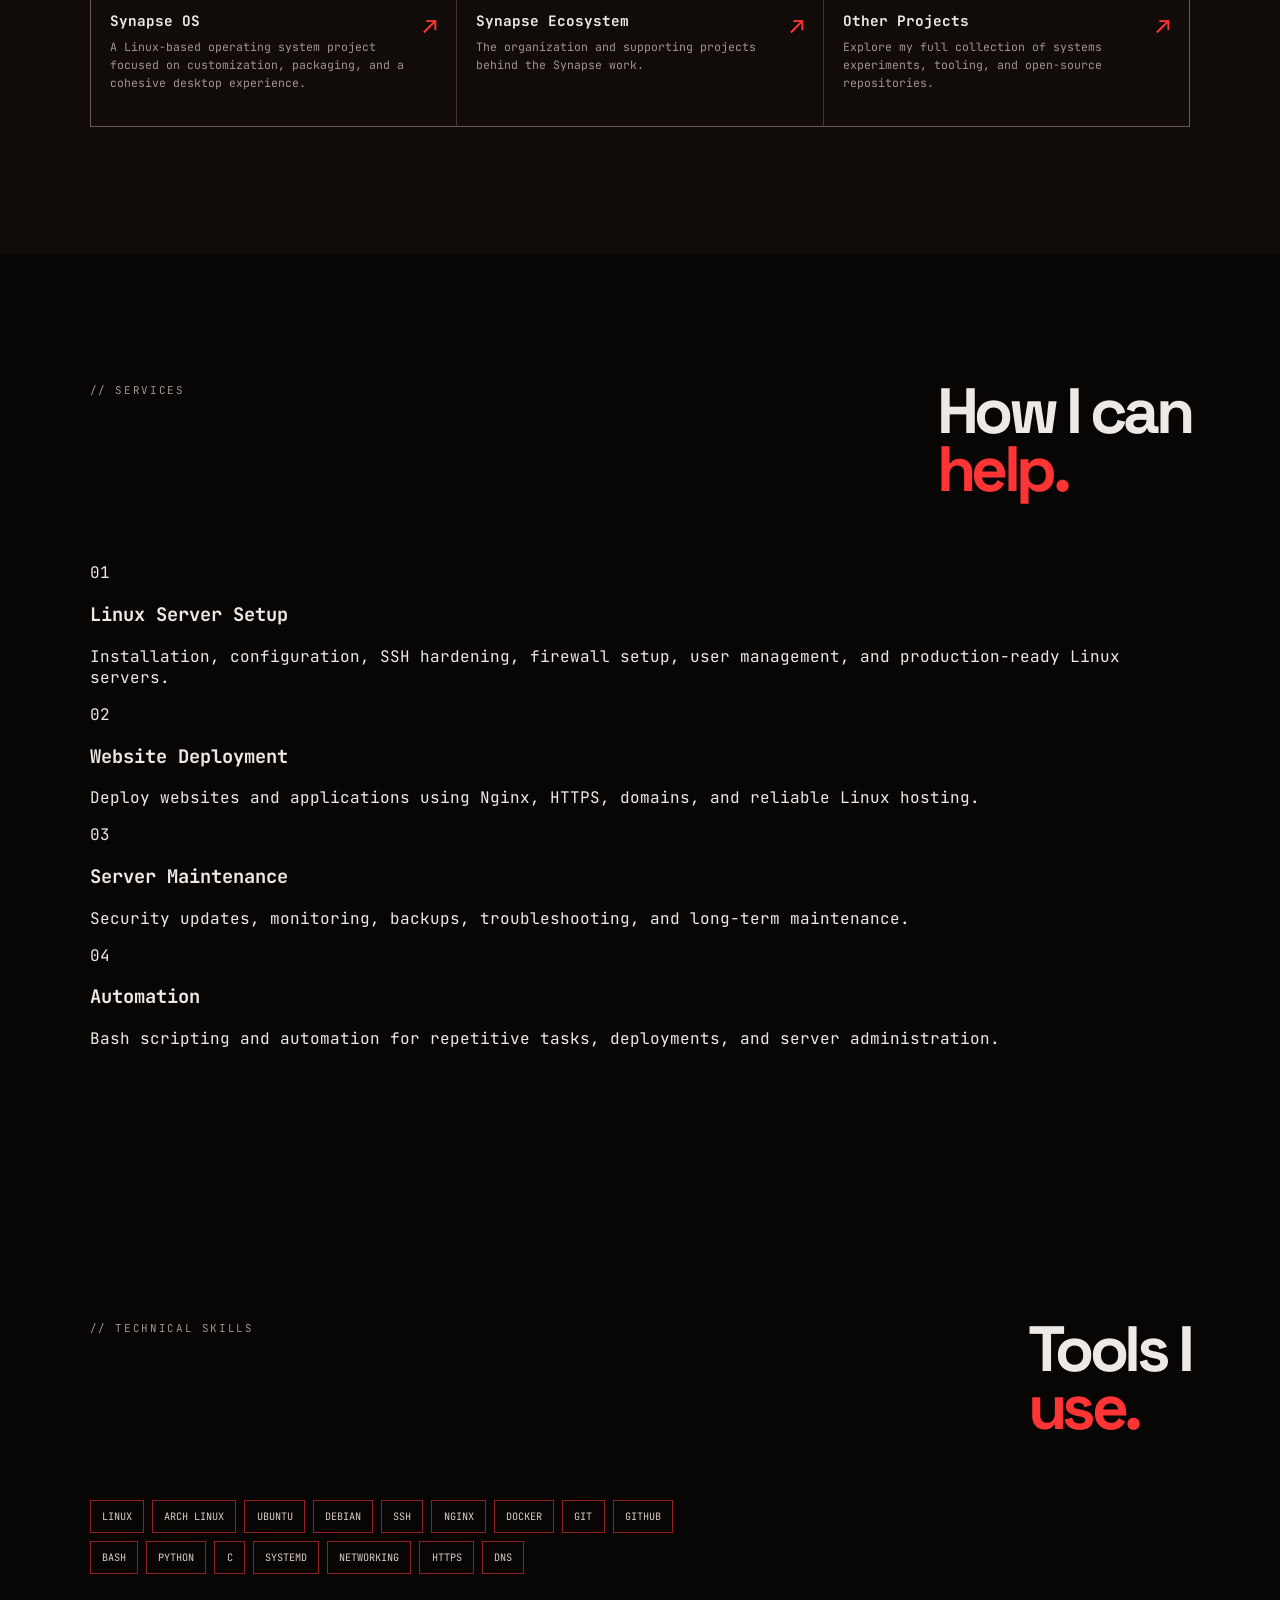
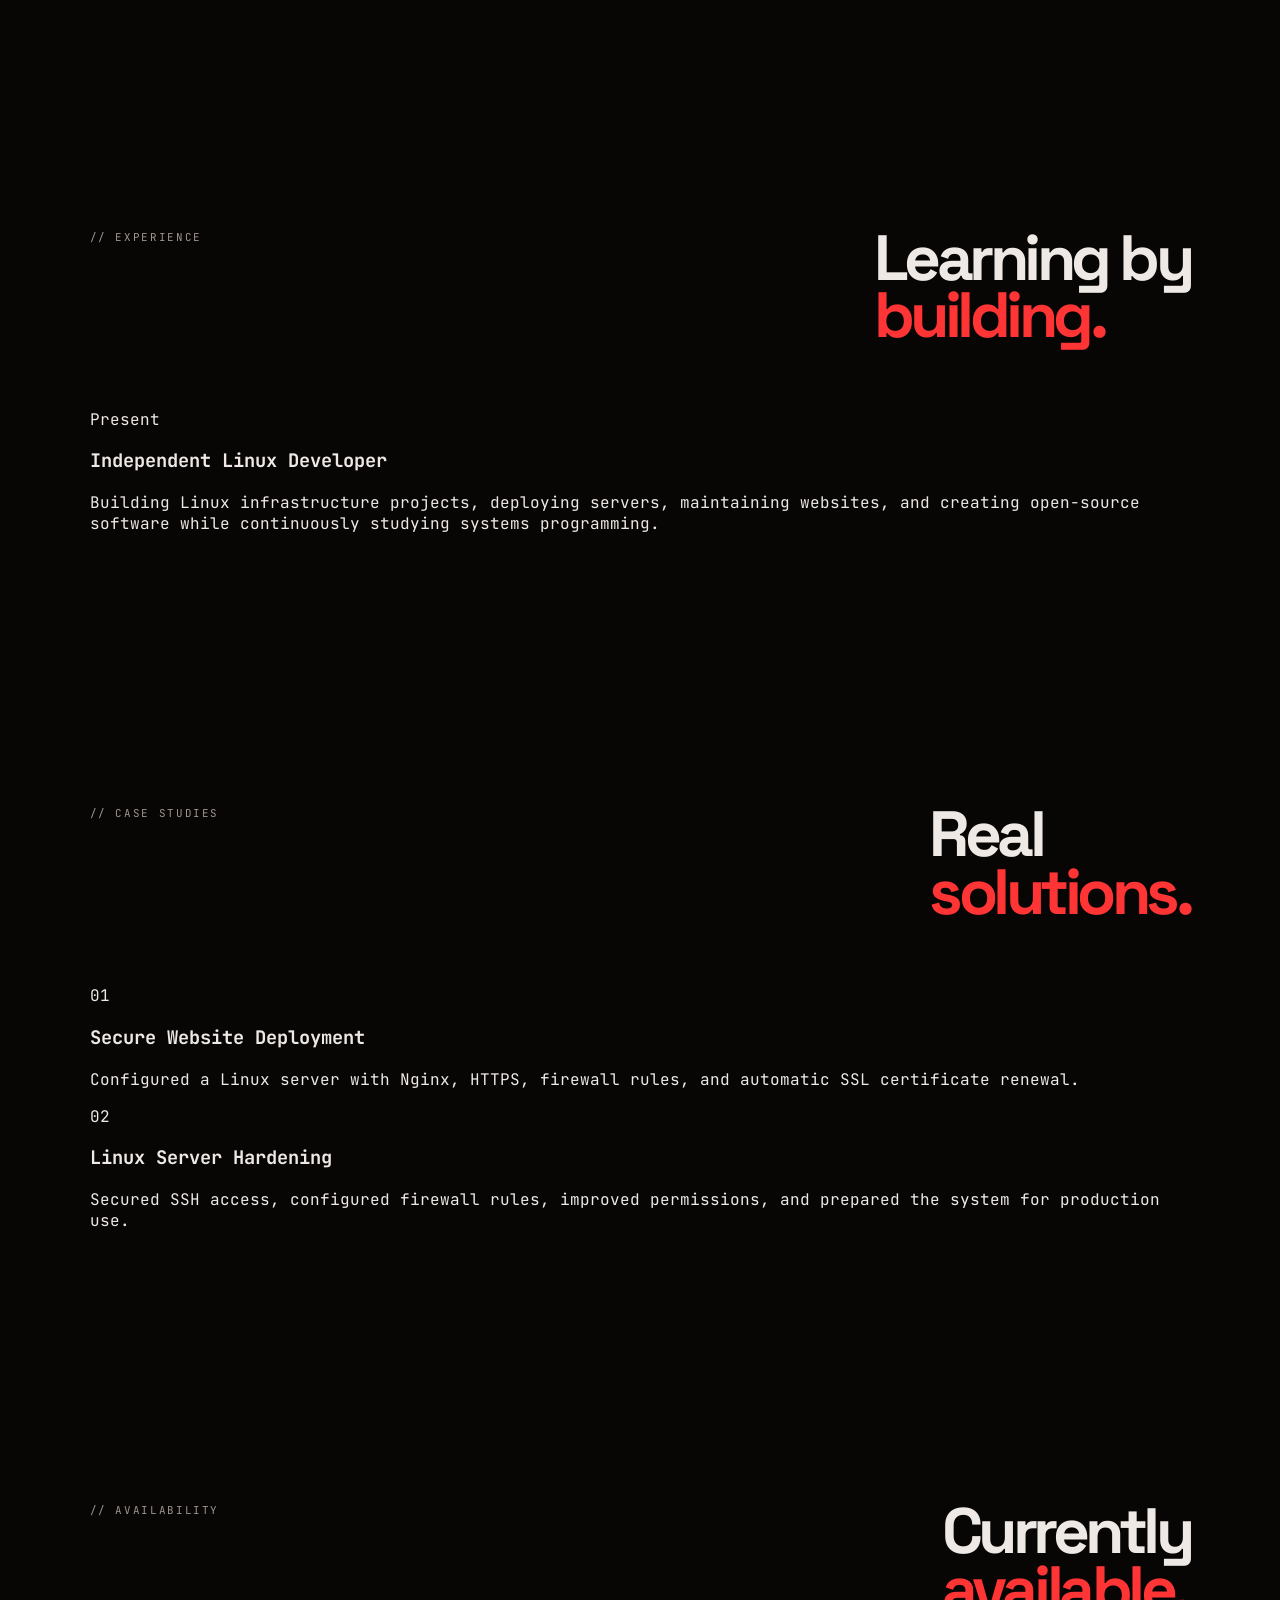
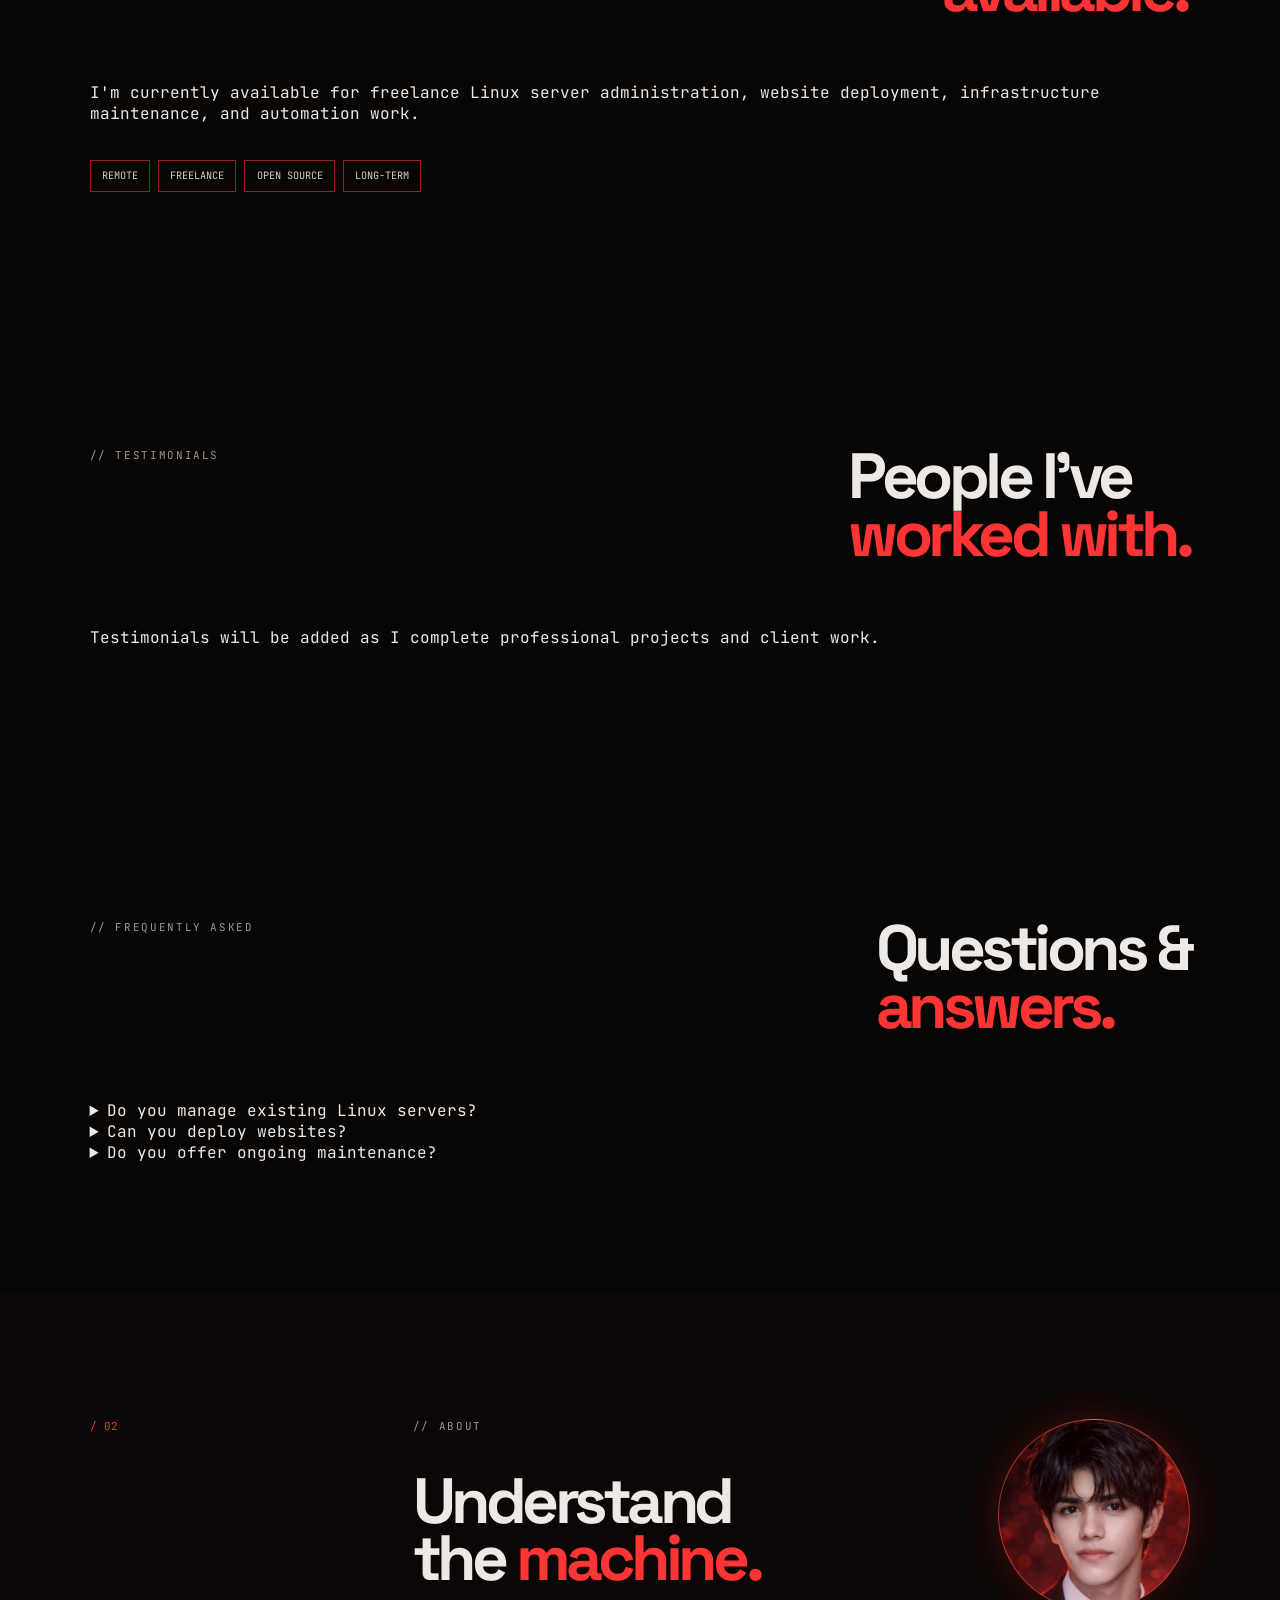
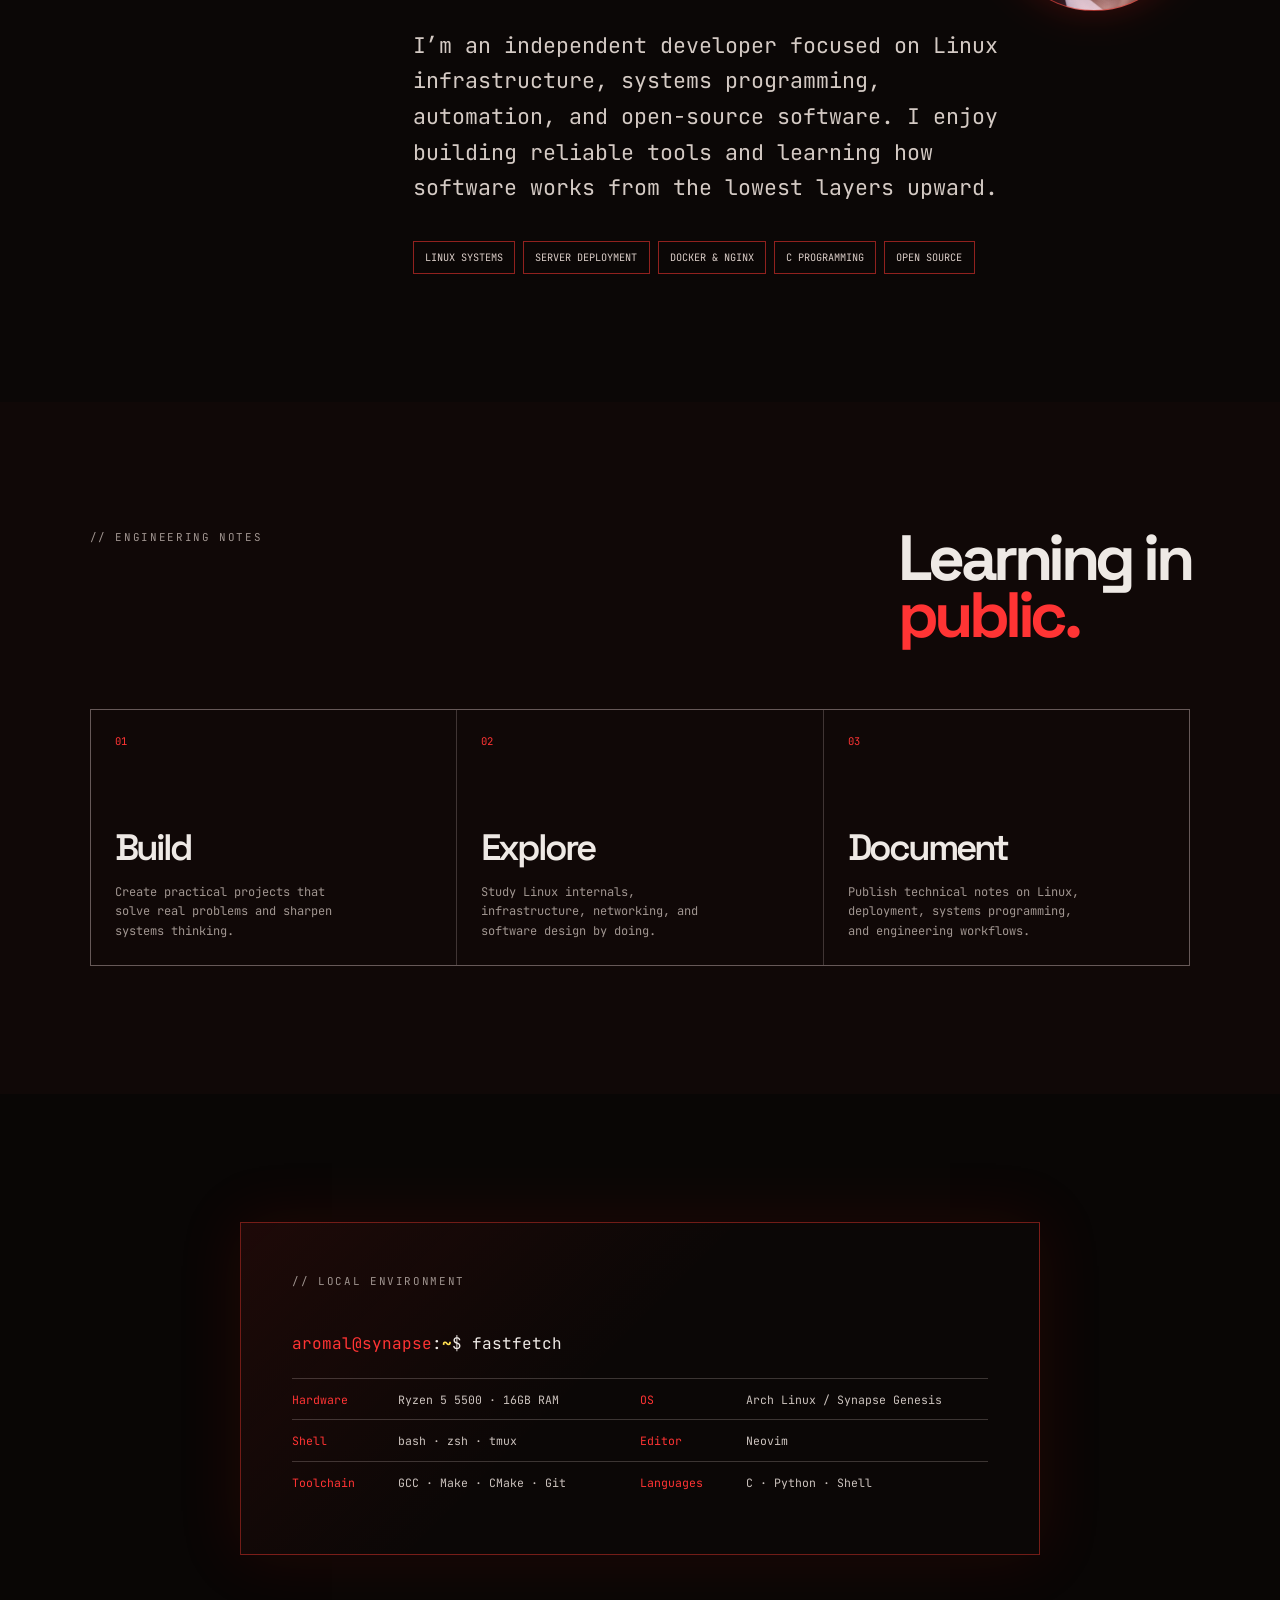
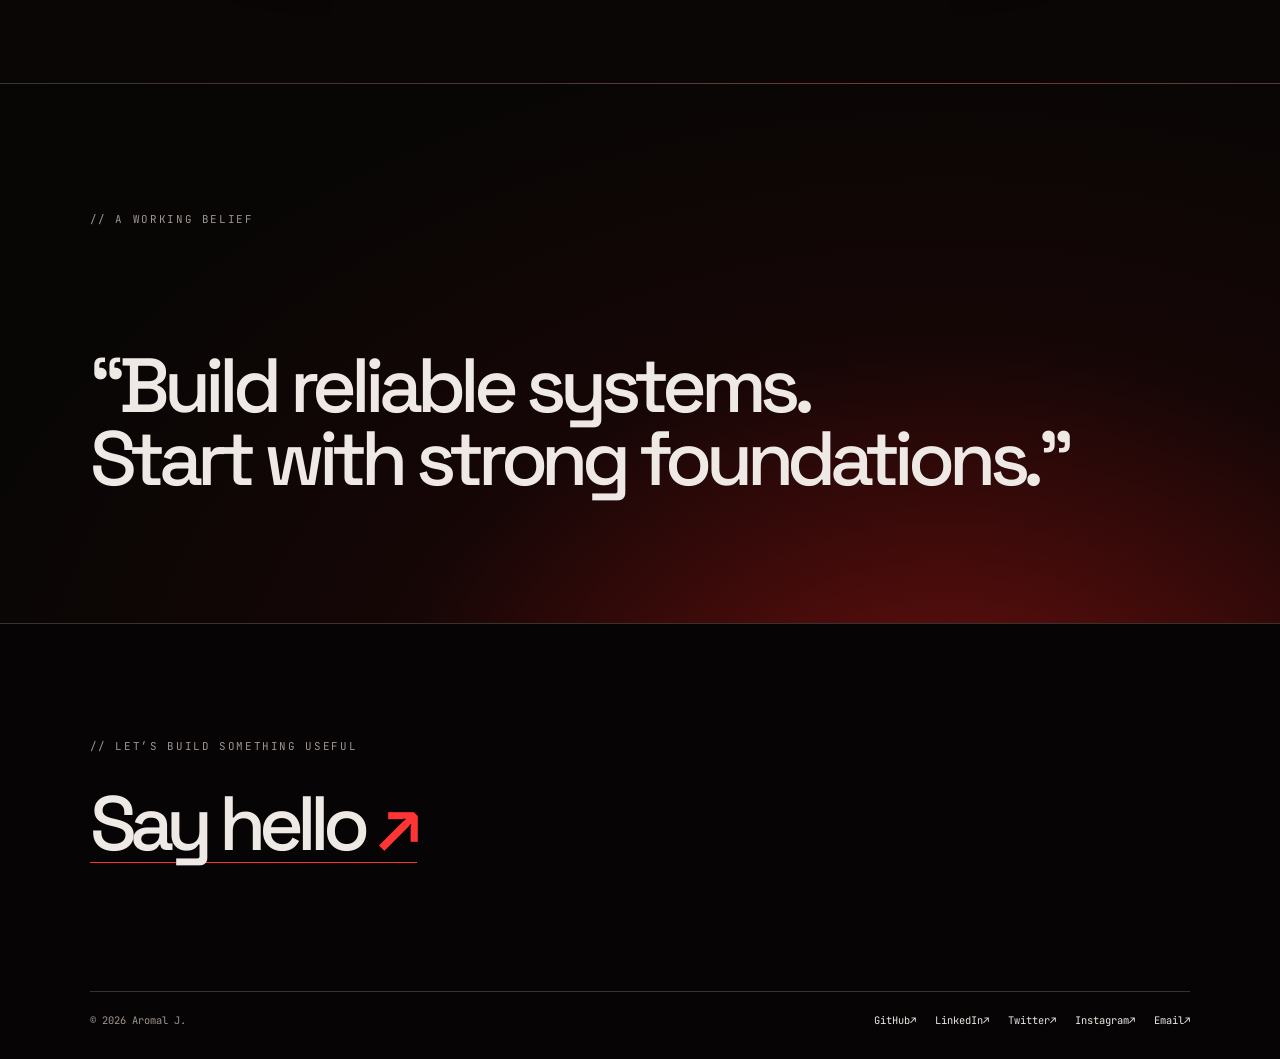
==== commit 2aa31724: "Added more sections" ====
--- a/index.html
+++ b/index.html
@@ -3,11 +3,17 @@
   <head>
     <meta charset="UTF-8" />
     <meta name="viewport" content="width=device-width, initial-scale=1.0" />
-    <meta name="description" content="Aromal J. — independent builder working across systems, data, and intelligent experiences." />
-    <title>Aromal J. — Builder &amp; Developer</title>
+    <meta
+      name="description"
+      content="Aromal J. — Linux infrastructure engineer, systems programmer, and open-source builder focused on reliable servers, automation, and practical software."
+    />
+    <title>Aromal J. — Linux Infrastructure Engineer &amp; Builder</title>
     <link rel="preconnect" href="https://fonts.googleapis.com" />
     <link rel="preconnect" href="https://fonts.gstatic.com" crossorigin />
-    <link href="https://fonts.googleapis.com/css2?family=JetBrains+Mono:wght@400;500;600;700&family=Space+Grotesk:wght@400;500;600;700&display=swap" rel="stylesheet" />
+    <link
+      href="https://fonts.googleapis.com/css2?family=JetBrains+Mono:wght@400;500;600;700&family=Space+Grotesk:wght@400;500;600;700&display=swap"
+      rel="stylesheet"
+    />
     <link rel="stylesheet" href="styles.css" />
     <script src="script.js" defer></script>
   </head>
@@ -16,70 +22,361 @@
     <header class="site-header">
       <a class="logo" href="#top" aria-label="Aromal J. home">AROM<span>AL</span>ISM</a>
       <button class="menu-toggle" aria-label="Toggle navigation" aria-expanded="false">Menu</button>
-      <nav class="nav" aria-label="Primary navigation">
-        <a href="#about">About</a>
-        <a href="#work">Work</a>
-        <a href="#notes">Notes</a>
-        <a href="#setup">Setup</a>
-        <a href="#contact">Contact</a>
-      </nav>
+        
+        <nav class="nav" aria-label="Primary navigation">
+          <a href="#about">About</a>
+          <a href="#services">Services</a>
+          <a href="#work">Projects</a>
+          <a href="#notes">Writing</a>
+          <a href="#setup">Setup</a>
+          <a href="#contact">Contact</a>
+        </nav>
+
     </header>
 
     <main id="top">
       <section class="hero section">
         <div class="hero-reference" aria-hidden="true"></div>
-        <p class="eyebrow reveal">Systems developer / <span>Linux enthusiast / Open source contributor</span></p>
+        <p class="eyebrow reveal">
+          Linux Infrastructure Engineer / <span>Systems Programmer / Open Source Builder</span>
+        </p>
         <h1 class="reveal">AROM<span>AL</span>ISM</h1>
         <div class="hero-bottom reveal">
-          <div><div class="terminal-line">$ whoami</div><p>I build software focused on Linux systems, programming,<br />and understanding technology from the <strong>foundation level.</strong></p></div>
+          <div>
+            <div class="terminal-line">$ whoami</div>
+            <p>
+              I build and maintain Linux servers, deploy websites and applications,
+              and create practical open-source tools with a systems-first mindset.
+            </p>
+            <p>
+              Focused on reliable infrastructure, automation, deployment, and software
+              that works from the foundation level.
+            </p>
+          </div>
           <a class="circle-link" href="#work">Enter <span aria-hidden="true">↓</span></a>
         </div>
       </section>
 
       <section class="marquee" aria-label="Areas of interest">
-        <div class="marquee-track"><span>C</span><i>//</i><span>Linux</span><i>//</i><span>Assembly</span><i>//</i><span>Systems</span><i>//</i><span>CLI</span><i>//</i><span>Git</span><i>//</i><span>C</span><i>//</i><span>Linux</span><i>//</i><span>Assembly</span><i>//</i><span>Systems</span><i>//</i><span>CLI</span><i>//</i><span>Git</span><i>//</i></div>
+        <div class="marquee-track">
+          <span>Linux</span><i>//</i><span>Servers</span><i>//</i><span>Docker</span><i>//</i><span>Nginx</span><i>//</i><span>SSH</span><i>//</i><span>Automation</span><i>//</i><span>C</span><i>//</i><span>Python</span><i>//</i><span>Linux</span><i>//</i><span>Servers</span><i>//</i><span>Docker</span><i>//</i><span>Nginx</span><i>//</i><span>SSH</span><i>//</i><span>Automation</span><i>//</i><span>C</span><i>//</i><span>Python</span><i>//</i>
+        </div>
       </section>
 
       <section class="work section" id="work">
         <div class="section-heading reveal">
-          <p class="eyebrow">// Current work & projects</p>
-          <h2>Build. Learn.<br /><span>Understand.</span></h2>
+          <p class="eyebrow">// Selected work &amp; projects</p>
+          <h2>Build.<br /><span>Deploy.</span></h2>
         </div>
         <div class="projects">
-          <a class="project project-featured reveal" href="https://github.com/aromalism/synapse-os" target="_blank" rel="noreferrer">
-            <div class="project-art synapse"><span>01</span><div class="orb"></div><b>SYNAPSE<br />OS</b></div>
-            <div class="project-meta"><div><h3>Synapse OS</h3><p>A Linux-based operating system project for a customizable computing environment.</p></div><span class="arrow">↗</span></div>
+          <a
+            class="project project-featured reveal"
+            href="https://github.com/aromalism/synapse-os"
+            target="_blank"
+            rel="noreferrer"
+          >
+            <div class="project-art synapse">
+              <span>01</span>
+              <div class="orb"></div>
+              <b>SYNAPSE<br />OS</b>
+            </div>
+            <div class="project-meta">
+              <div>
+                <h3>Synapse OS</h3>
+                <p>
+                  A Linux-based operating system project focused on customization,
+                  packaging, and a cohesive desktop experience.
+                </p>
+              </div>
+              <span class="arrow">↗</span>
+            </div>
           </a>
           <a class="project reveal" href="https://github.com/synapse-eco" target="_blank" rel="noreferrer">
-            <div class="project-art strux"><span>02</span><b>SYNAPSE<br />ECO</b><div class="data-lines"></div></div>
-            <div class="project-meta"><div><h3>Synapse Ecosystem</h3><p>Explore the organisation and projects behind Synapse OS.</p></div><span class="arrow">↗</span></div>
+            <div class="project-art strux">
+              <span>02</span>
+              <b>SYNAPSE<br />ECO</b>
+              <div class="data-lines"></div>
+            </div>
+            <div class="project-meta">
+              <div>
+                <h3>Synapse Ecosystem</h3>
+                <p>
+                  The organization and supporting projects behind the Synapse work.
+                </p>
+              </div>
+              <span class="arrow">↗</span>
+            </div>
           </a>
-          <a class="project reveal" href="https://github.com/aromalism?tab=repositories" target="_blank" rel="noreferrer">
-            <div class="project-art echo"><span>03</span><b>OTHER<br />WORK</b><div class="ring ring-one"></div><div class="ring ring-two"></div></div>
-            <div class="project-meta"><div><h3>Other Projects</h3><p>Browse my complete collection of projects and experiments.</p></div><span class="arrow">↗</span></div>
+          <a
+            class="project reveal"
+            href="https://github.com/aromalism?tab=repositories"
+            target="_blank"
+            rel="noreferrer"
+          >
+            <div class="project-art echo">
+              <span>03</span>
+              <b>OTHER<br />WORK</b>
+              <div class="ring ring-one"></div>
+              <div class="ring ring-two"></div>
+            </div>
+            <div class="project-meta">
+              <div>
+                <h3>Other Projects</h3>
+                <p>
+                  Explore my full collection of systems experiments, tooling, and
+                  open-source repositories.
+                </p>
+              </div>
+              <span class="arrow">↗</span>
+            </div>
           </a>
         </div>
       </section>
+
+      <section class="services section" id="services">
+  <div class="section-heading reveal">
+    <p class="eyebrow">// Services</p>
+    <h2>How I can<br /><span>help.</span></h2>
+  </div>
+
+  <div class="services-grid">
+    <article class="service-card reveal">
+      <span>01</span>
+      <h3>Linux Server Setup</h3>
+      <p>
+        Installation, configuration, SSH hardening, firewall setup,
+        user management, and production-ready Linux servers.
+      </p>
+    </article>
+
+    <article class="service-card reveal">
+      <span>02</span>
+      <h3>Website Deployment</h3>
+      <p>
+        Deploy websites and applications using Nginx, HTTPS,
+        domains, and reliable Linux hosting.
+      </p>
+    </article>
+
+    <article class="service-card reveal">
+      <span>03</span>
+      <h3>Server Maintenance</h3>
+      <p>
+        Security updates, monitoring, backups,
+        troubleshooting, and long-term maintenance.
+      </p>
+    </article>
+
+    <article class="service-card reveal">
+      <span>04</span>
+      <h3>Automation</h3>
+      <p>
+        Bash scripting and automation for repetitive tasks,
+        deployments, and server administration.
+      </p>
+    </article>
+  </div>
+</section>
+
+<section class="skills section" id="skills">
+  <div class="section-heading reveal">
+    <p class="eyebrow">// Technical skills</p>
+    <h2>Tools I<br /><span>use.</span></h2>
+  </div>
+
+  <div class="pill-list reveal">
+    <span>Linux</span>
+    <span>Arch Linux</span>
+    <span>Ubuntu</span>
+    <span>Debian</span>
+    <span>SSH</span>
+    <span>Nginx</span>
+    <span>Docker</span>
+    <span>Git</span>
+    <span>GitHub</span>
+    <span>Bash</span>
+    <span>Python</span>
+    <span>C</span>
+    <span>Systemd</span>
+    <span>Networking</span>
+    <span>HTTPS</span>
+    <span>DNS</span>
+  </div>
+</section>
+
+<section class="experience section" id="experience">
+  <div class="section-heading reveal">
+    <p class="eyebrow">// Experience</p>
+    <h2>Learning by<br /><span>building.</span></h2>
+  </div>
+
+  <div class="experience-list">
+    <article class="experience-card reveal">
+      <span>Present</span>
+
+      <h3>Independent Linux Developer</h3>
+
+      <p>
+        Building Linux infrastructure projects, deploying servers,
+        maintaining websites, and creating open-source software while
+        continuously studying systems programming.
+      </p>
+    </article>
+  </div>
+</section>
+
+<section class="case-studies section" id="case-studies">
+  <div class="section-heading reveal">
+    <p class="eyebrow">// Case studies</p>
+    <h2>Real<br /><span>solutions.</span></h2>
+  </div>
+
+  <div class="case-grid">
+
+    <article class="case-card reveal">
+      <span>01</span>
+
+      <h3>Secure Website Deployment</h3>
+
+      <p>
+        Configured a Linux server with Nginx, HTTPS,
+        firewall rules, and automatic SSL certificate renewal.
+      </p>
+
+    </article>
+
+    <article class="case-card reveal">
+      <span>02</span>
+
+      <h3>Linux Server Hardening</h3>
+
+      <p>
+        Secured SSH access, configured firewall rules,
+        improved permissions, and prepared the system
+        for production use.
+      </p>
+
+    </article>
+
+  </div>
+</section>
+
+<section class="availability section" id="availability">
+  <div class="section-heading reveal">
+    <p class="eyebrow">// Availability</p>
+    <h2>Currently<br /><span>available.</span></h2>
+  </div>
+
+  <div class="availability-copy reveal">
+    <p>
+      I'm currently available for freelance Linux server administration,
+      website deployment, infrastructure maintenance, and automation work.
+    </p>
+
+    <div class="pill-list">
+      <span>Remote</span>
+      <span>Freelance</span>
+      <span>Open Source</span>
+      <span>Long-term</span>
+    </div>
+  </div>
+</section>
+
+<section class="testimonials section" id="testimonials">
+  <div class="section-heading reveal">
+    <p class="eyebrow">// Testimonials</p>
+    <h2>People I've<br /><span>worked with.</span></h2>
+  </div>
+
+  <div class="testimonial-grid">
+
+    <article class="testimonial-card reveal">
+      <p>
+        Testimonials will be added as I complete
+        professional projects and client work.
+      </p>
+    </article>
+
+  </div>
+</section>
+
+<section class="faq section" id="faq">
+  <div class="section-heading reveal">
+    <p class="eyebrow">// Frequently asked</p>
+    <h2>Questions &<br /><span>answers.</span></h2>
+  </div>
+
+  <div class="faq-list">
+
+    <details class="reveal">
+      <summary>Do you manage existing Linux servers?</summary>
+      <p>Yes. I can maintain, secure, update, and troubleshoot existing Linux infrastructure.</p>
+    </details>
+
+    <details class="reveal">
+      <summary>Can you deploy websites?</summary>
+      <p>Yes. I can deploy static sites, web applications, configure Nginx, HTTPS, and domains.</p>
+    </details>
+
+    <details class="reveal">
+      <summary>Do you offer ongoing maintenance?</summary>
+      <p>Yes. Monthly maintenance, monitoring, updates, backups, and troubleshooting are available.</p>
+    </details>
+
+  </div>
+</section>
+
 
       <section class="about section" id="about">
         <div class="about-number">/ 02</div>
         <div class="about-copy reveal">
           <p class="eyebrow">// About</p>
           <h2>Understand<br />the <span>machine.</span></h2>
-          <p class="large-copy">I’m a developer interested in systems programming, Linux, and software engineering. My current focus is learning through practical projects while exploring operating systems, developer tools, and system design.</p>
-          <div class="pill-list" aria-label="Areas of interest"><span>Linux systems</span><span>C programming</span><span>Operating systems</span><span>Software architecture</span><span>Open source</span></div>
+          <p class="large-copy">
+            I’m an independent developer focused on Linux infrastructure, systems
+            programming, automation, and open-source software. I enjoy building reliable
+            tools and learning how software works from the lowest layers upward.
+          </p>
+          <div class="pill-list" aria-label="Areas of interest">
+            <span>Linux systems</span>
+            <span>Server deployment</span>
+            <span>Docker &amp; Nginx</span>
+            <span>C programming</span>
+            <span>Open source</span>
+          </div>
         </div>
       </section>
 
       <section class="notes section" id="notes">
         <div class="section-heading reveal">
-          <p class="eyebrow">// Development journey</p>
+          <p class="eyebrow">// Engineering notes</p>
           <h2>Learning in<br /><span>public.</span></h2>
         </div>
         <div class="notes-grid">
-          <article class="note-card reveal"><span>01</span><h3>Build</h3><p>Building software projects from a practical, hands-on starting point.</p></article>
-          <article class="note-card reveal"><span>02</span><h3>Explore</h3><p>Learning systems programming and exploring Linux internals.</p></article>
-          <article class="note-card reveal"><span>03</span><h3>Document</h3><p>Technical notes on Linux, programming, systems development, and engineering.</p></article>
+          <article class="note-card reveal">
+            <span>01</span>
+            <h3>Build</h3>
+            <p>
+              Create practical projects that solve real problems and sharpen systems
+              thinking.
+            </p>
+          </article>
+          <article class="note-card reveal">
+            <span>02</span>
+            <h3>Explore</h3>
+            <p>
+              Study Linux internals, infrastructure, networking, and software design by
+              doing.
+            </p>
+          </article>
+          <article class="note-card reveal">
+            <span>03</span>
+            <h3>Document</h3>
+            <p>
+              Publish technical notes on Linux, deployment, systems programming, and
+              engineering workflows.
+            </p>
+          </article>
         </div>
       </section>
 
@@ -89,7 +386,7 @@
           <p><span>aromal@synapse</span>:<b>~</b>$ fastfetch</p>
           <dl>
             <div><dt>Hardware</dt><dd>Ryzen 5 5500 · 16GB RAM</dd></div>
-            <div><dt>OS</dt><dd>Synapse Genesis</dd></div>
+            <div><dt>OS</dt><dd>Arch Linux / Synapse Genesis</dd></div>
             <div><dt>Shell</dt><dd>bash · zsh · tmux</dd></div>
             <div><dt>Editor</dt><dd>Neovim</dd></div>
             <div><dt>Toolchain</dt><dd>GCC · Make · CMake · Git</dd></div>
@@ -100,25 +397,27 @@
 
       <section class="philosophy section">
         <p class="eyebrow reveal">// A working belief</p>
-        <blockquote class="reveal">“Learn the <span>foundations.</span><br />Build the future from<br />there.”</blockquote>
+        <blockquote class="reveal">
+          “Build reliable systems.<br />Start with strong foundations.”
+        </blockquote>
       </section>
     </main>
 
-<footer id="contact">
-  <p class="eyebrow">// Let’s make something useful</p>
-  <a class="email" href="mailto:aromalism.official@gmail.com">Say hello <span>↗</span></a>
-
-  <div class="footer-bottom">
-    <span>© <span id="year"></span> Aromal J.</span>
-
-    <div>
-      <a href="https://github.com/aromalism" target="_blank">GitHub↗</a>
-      <a href="https://www.linkedin.com/in/aromalism" target="_blank">LinkedIn↗</a>
-      <a href="https://twitter.com/aromalism" target="_blank">Twitter↗</a>
-      <a href="https://www.instagram.com/aromalism" target="_blank">Instagram↗</a>
-      <a href="mailto:aromalism.official@gmail.com">Email↗</a>
-    </div>
-  </div>
-</footer>
+    <footer id="contact">
+      <p class="eyebrow">// Let’s build something useful</p>
+      <a class="email" href="mailto:aromalism.official@gmail.com">Say hello <span>↗</span></a>
+
+      <div class="footer-bottom">
+        <span>© <span id="year"></span> Aromal J.</span>
+
+        <div>
+          <a href="https://github.com/aromalism" target="_blank" rel="noreferrer">GitHub↗</a>
+          <a href="https://www.linkedin.com/in/aromalism" target="_blank" rel="noreferrer">LinkedIn↗</a>
+          <a href="https://twitter.com/aromalism" target="_blank" rel="noreferrer">Twitter↗</a>
+          <a href="https://www.instagram.com/aromalism" target="_blank" rel="noreferrer">Instagram↗</a>
+          <a href="mailto:aromalism.official@gmail.com">Email↗</a>
+        </div>
+      </div>
+    </footer>
   </body>
 </html>
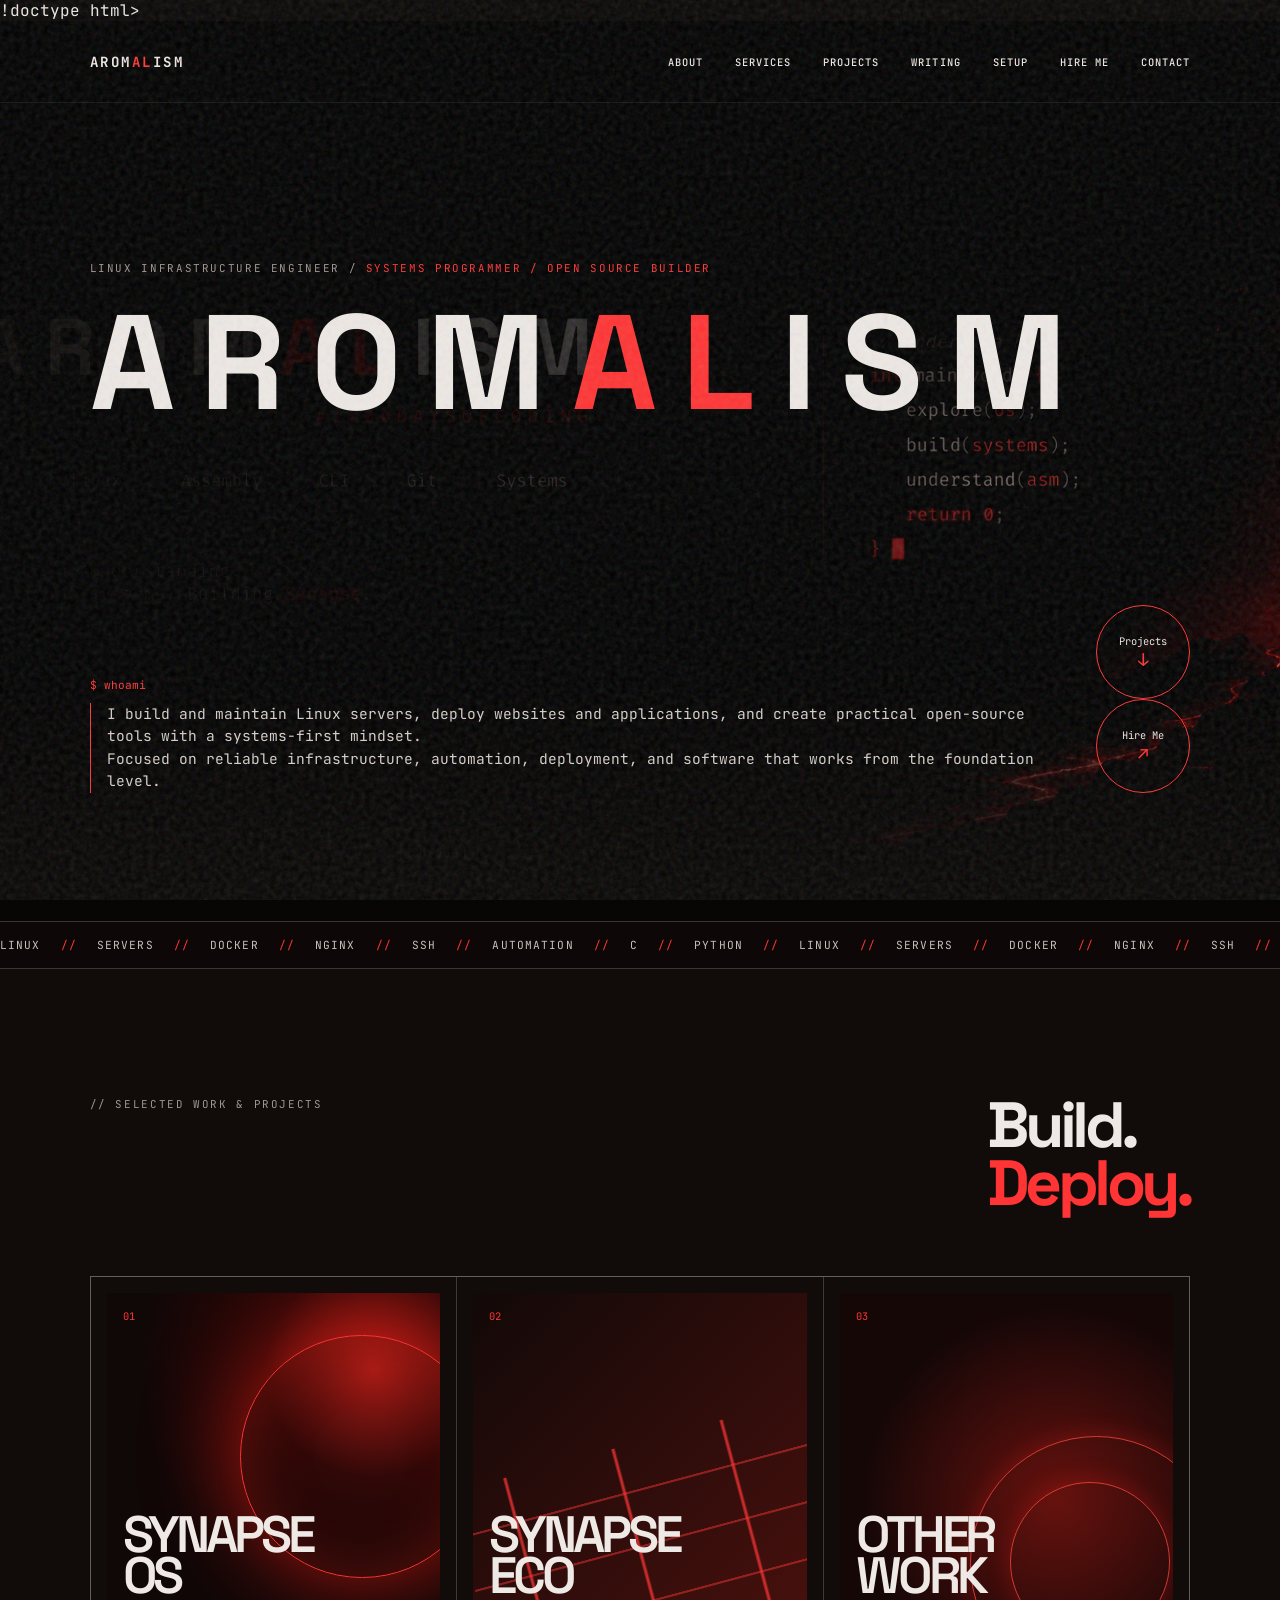
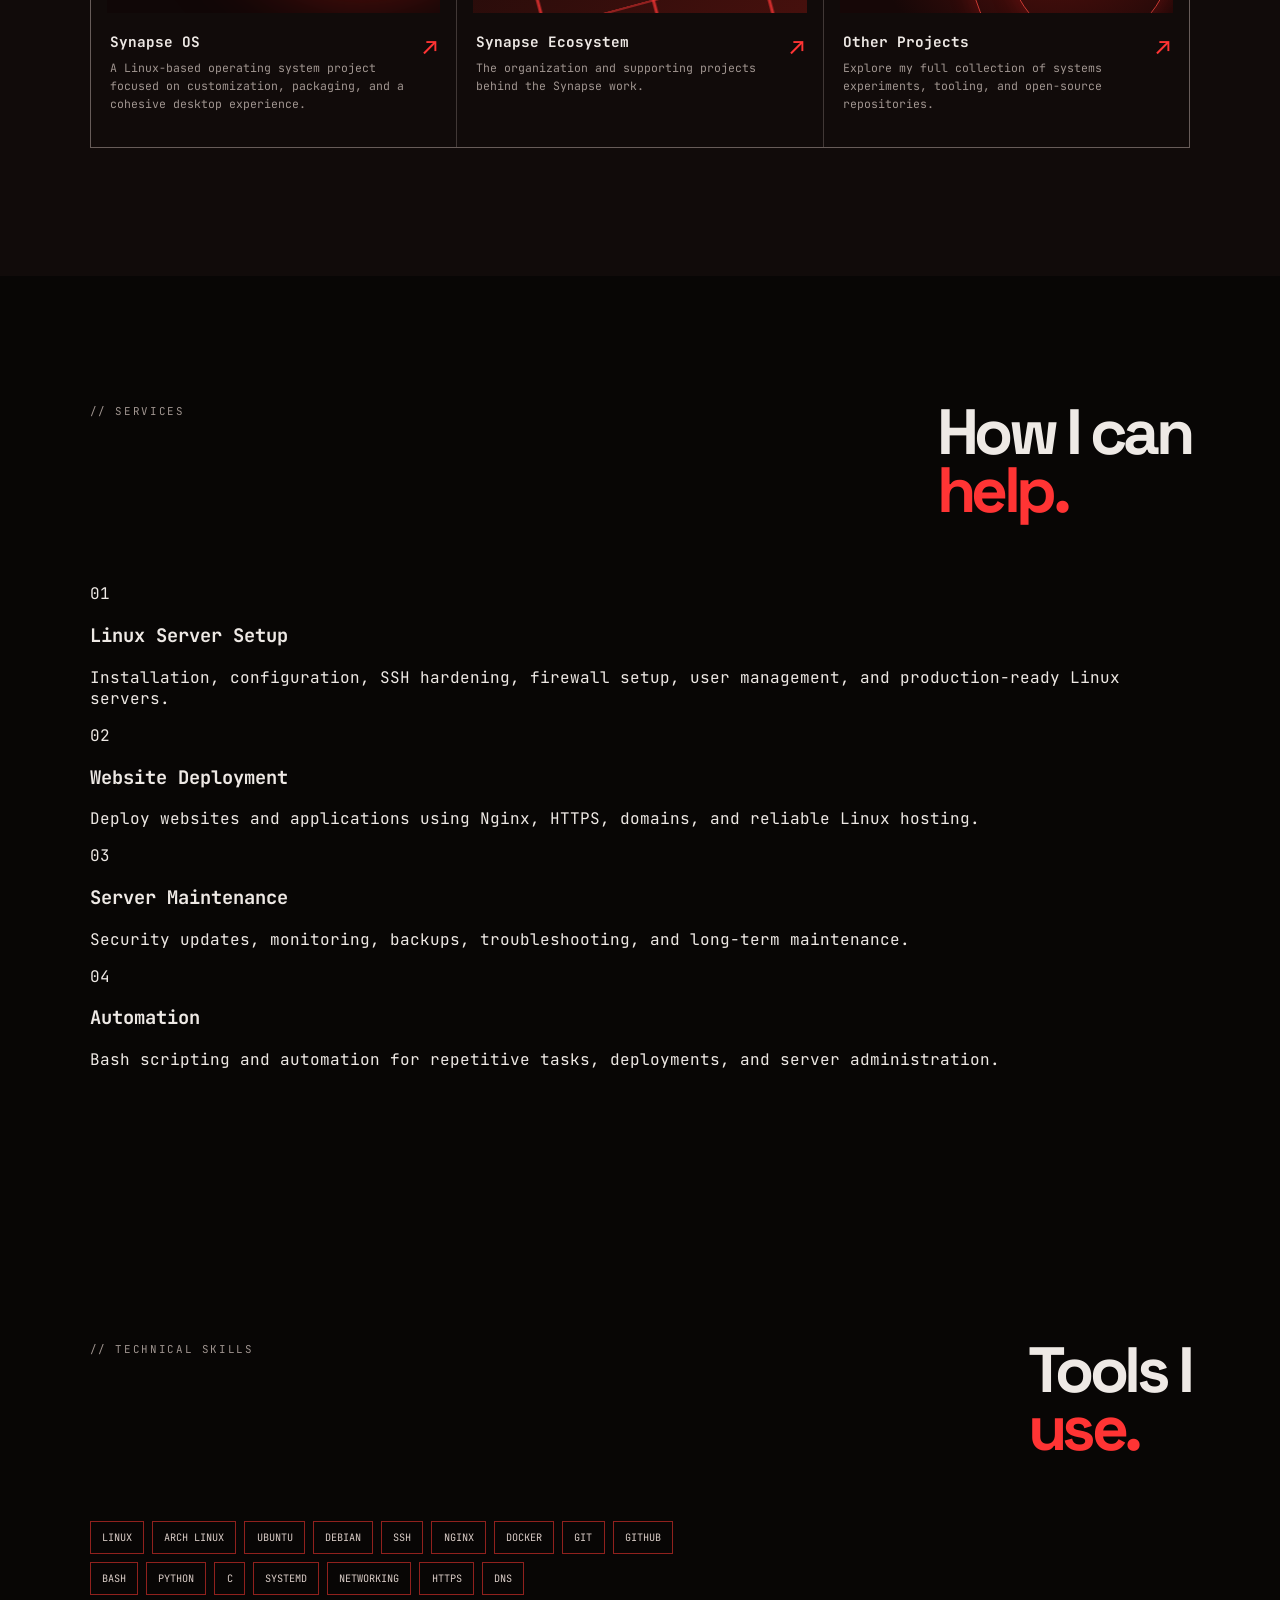
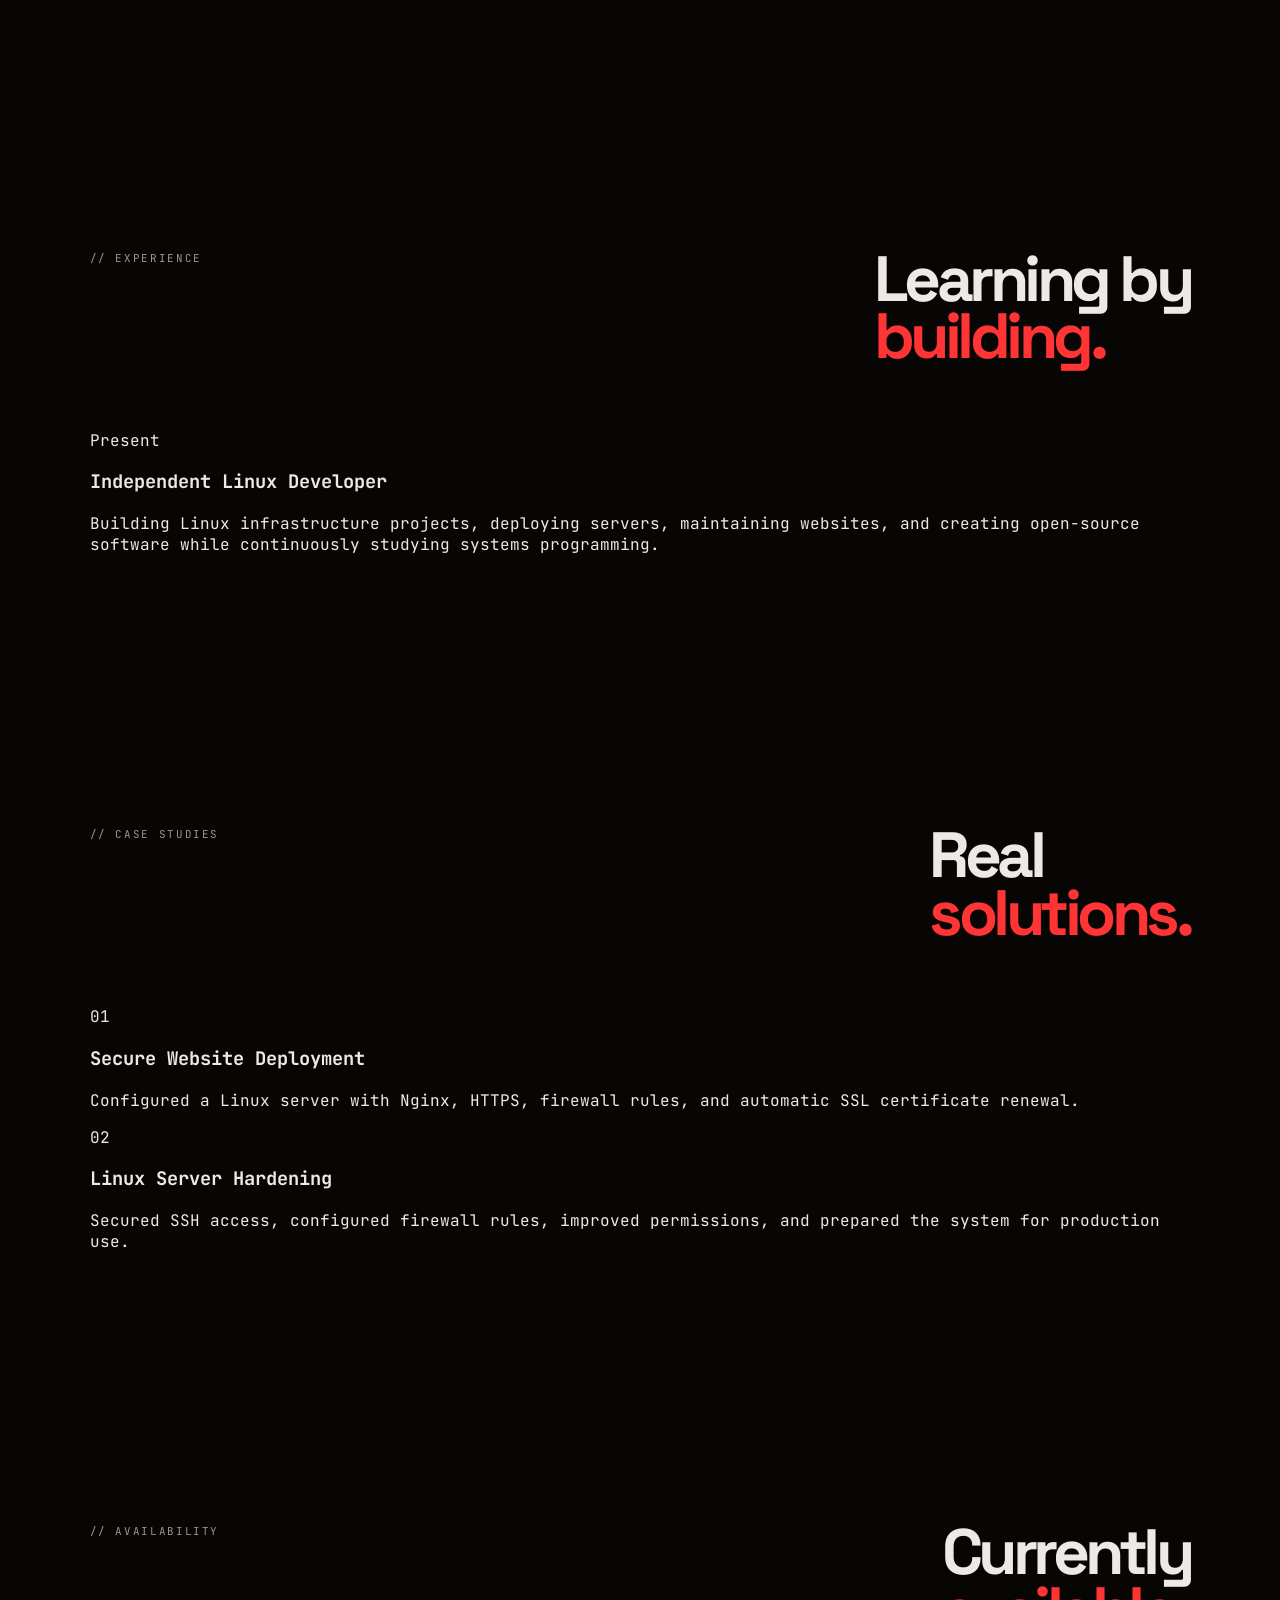
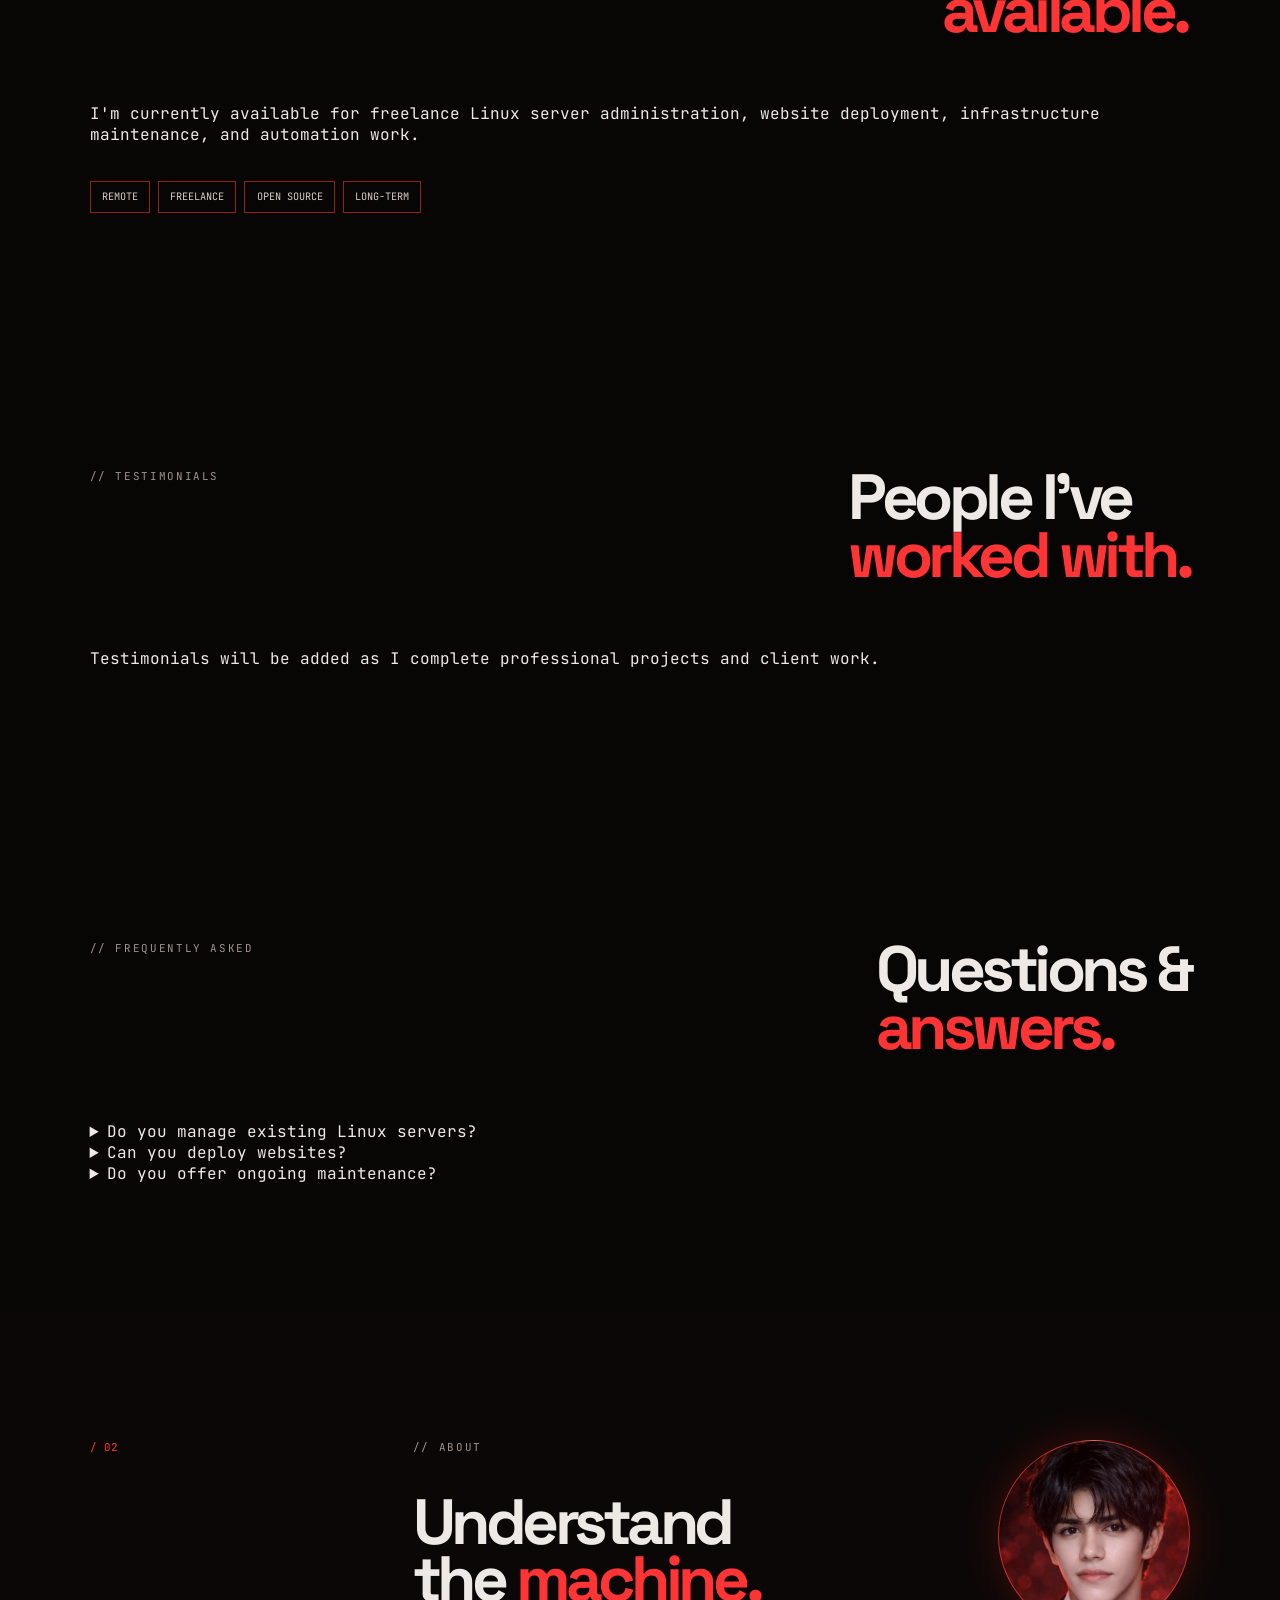
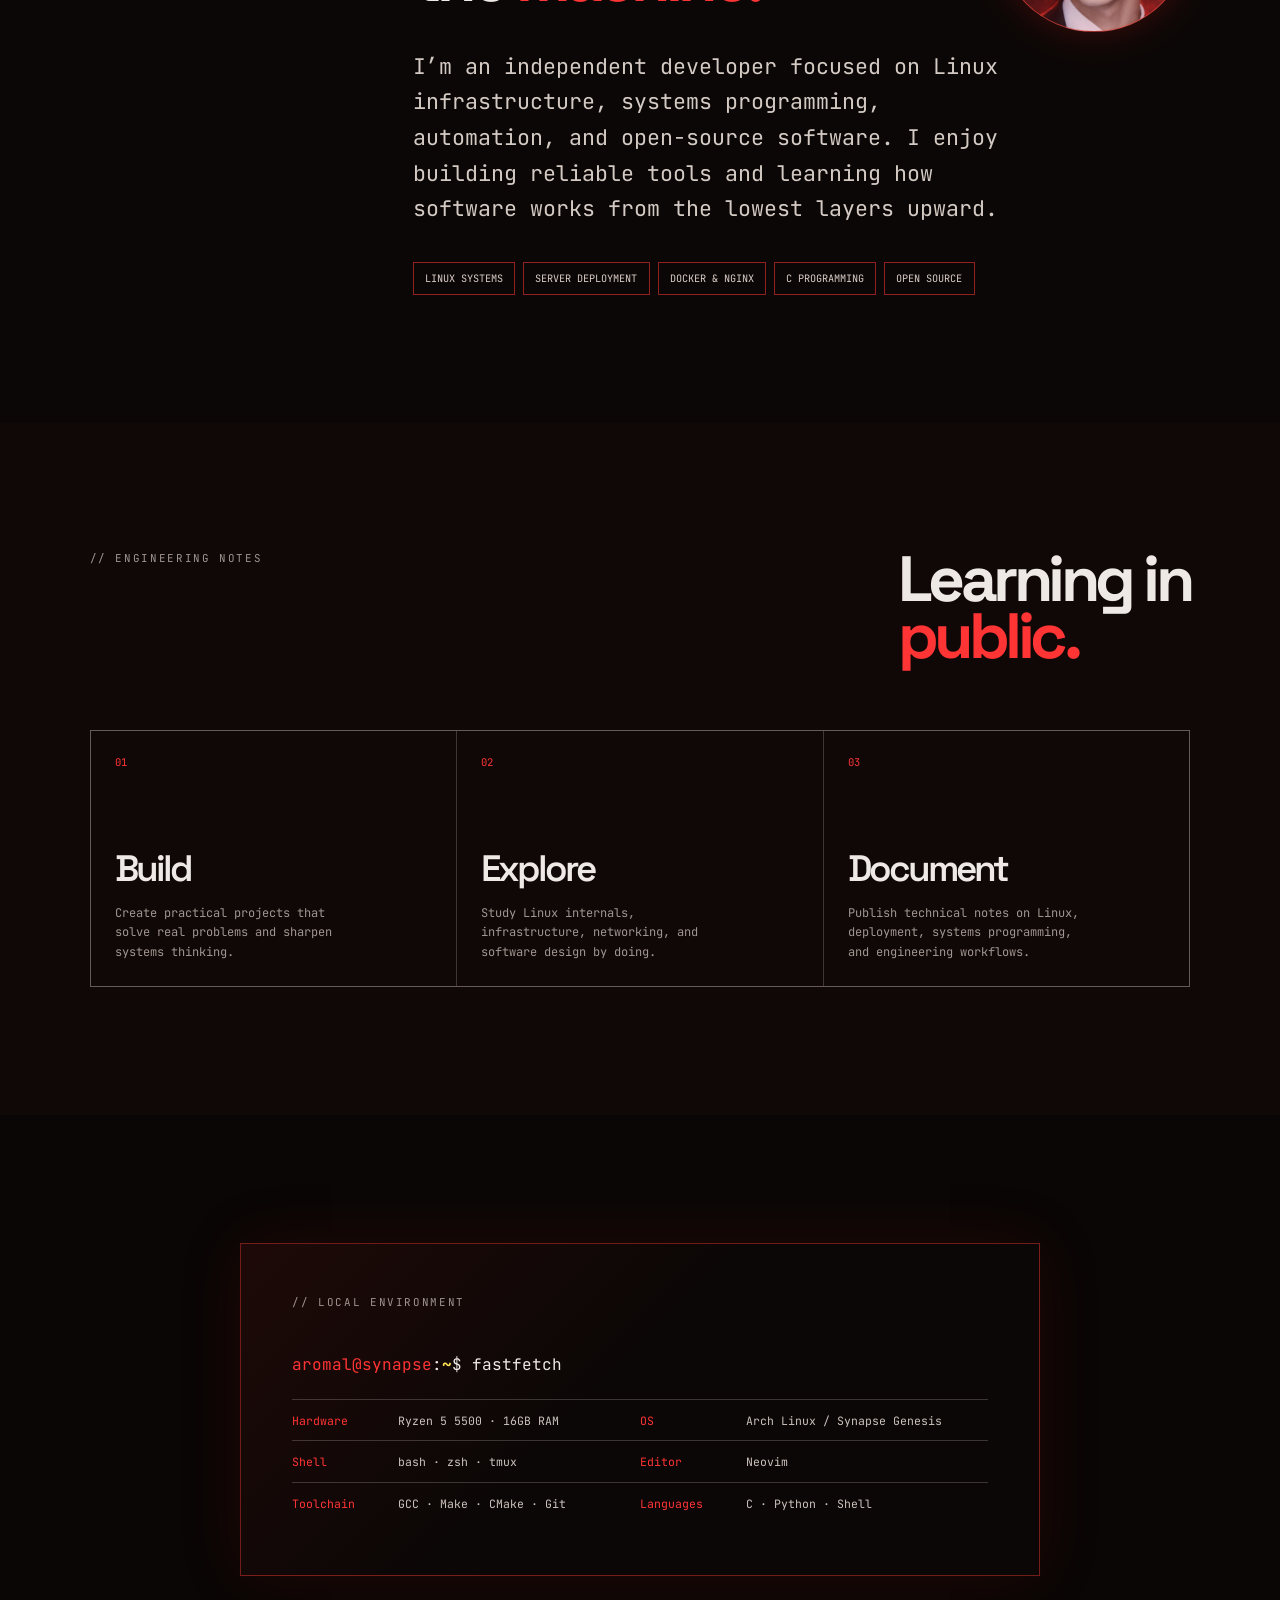
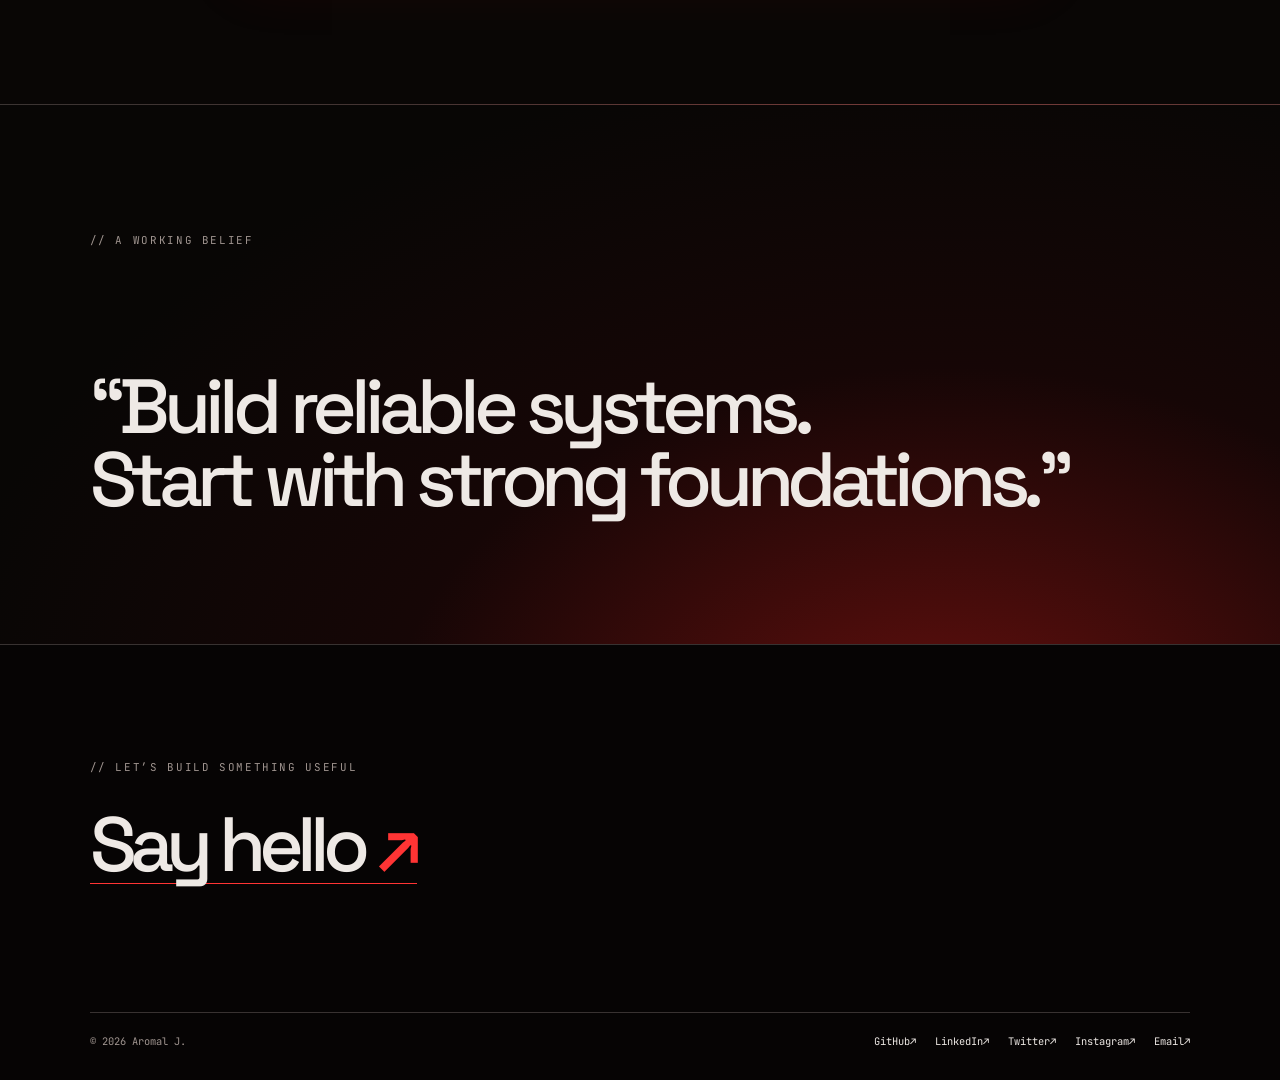
==== commit 8b4214fa: "Added more sections" ====
--- a/index.html
+++ b/index.html
@@ -1,4 +1,4 @@
-<!doctype html>
+!doctype html>
 <html lang="en">
   <head>
     <meta charset="UTF-8" />
@@ -29,6 +29,7 @@
           <a href="#work">Projects</a>
           <a href="#notes">Writing</a>
           <a href="#setup">Setup</a>
+          <a href="hireme.html">Hire Me</a>
           <a href="#contact">Contact</a>
         </nav>
 
@@ -41,20 +42,26 @@
           Linux Infrastructure Engineer / <span>Systems Programmer / Open Source Builder</span>
         </p>
         <h1 class="reveal">AROM<span>AL</span>ISM</h1>
+
         <div class="hero-bottom reveal">
-          <div>
-            <div class="terminal-line">$ whoami</div>
-            <p>
-              I build and maintain Linux servers, deploy websites and applications,
-              and create practical open-source tools with a systems-first mindset.
-            </p>
-            <p>
-              Focused on reliable infrastructure, automation, deployment, and software
-              that works from the foundation level.
-            </p>
-          </div>
-          <a class="circle-link" href="#work">Enter <span aria-hidden="true">↓</span></a>
-        </div>
+  <div>
+    <div class="terminal-line">$ whoami</div>
+    <p>
+      I build and maintain Linux servers, deploy websites and applications,
+      and create practical open-source tools with a systems-first mindset.
+    </p>
+    <p>
+      Focused on reliable infrastructure, automation, deployment, and software
+      that works from the foundation level.
+    </p>
+  </div>
+
+  <div class="hero-links">
+    <a class="circle-link" href="#work">Projects <span aria-hidden="true">↓</span></a>
+    <a class="circle-link" href="hireme.html">Hire Me <span aria-hidden="true">↗</span></a>
+  </div>
+</div>
+
       </section>
 
       <section class="marquee" aria-label="Areas of interest">
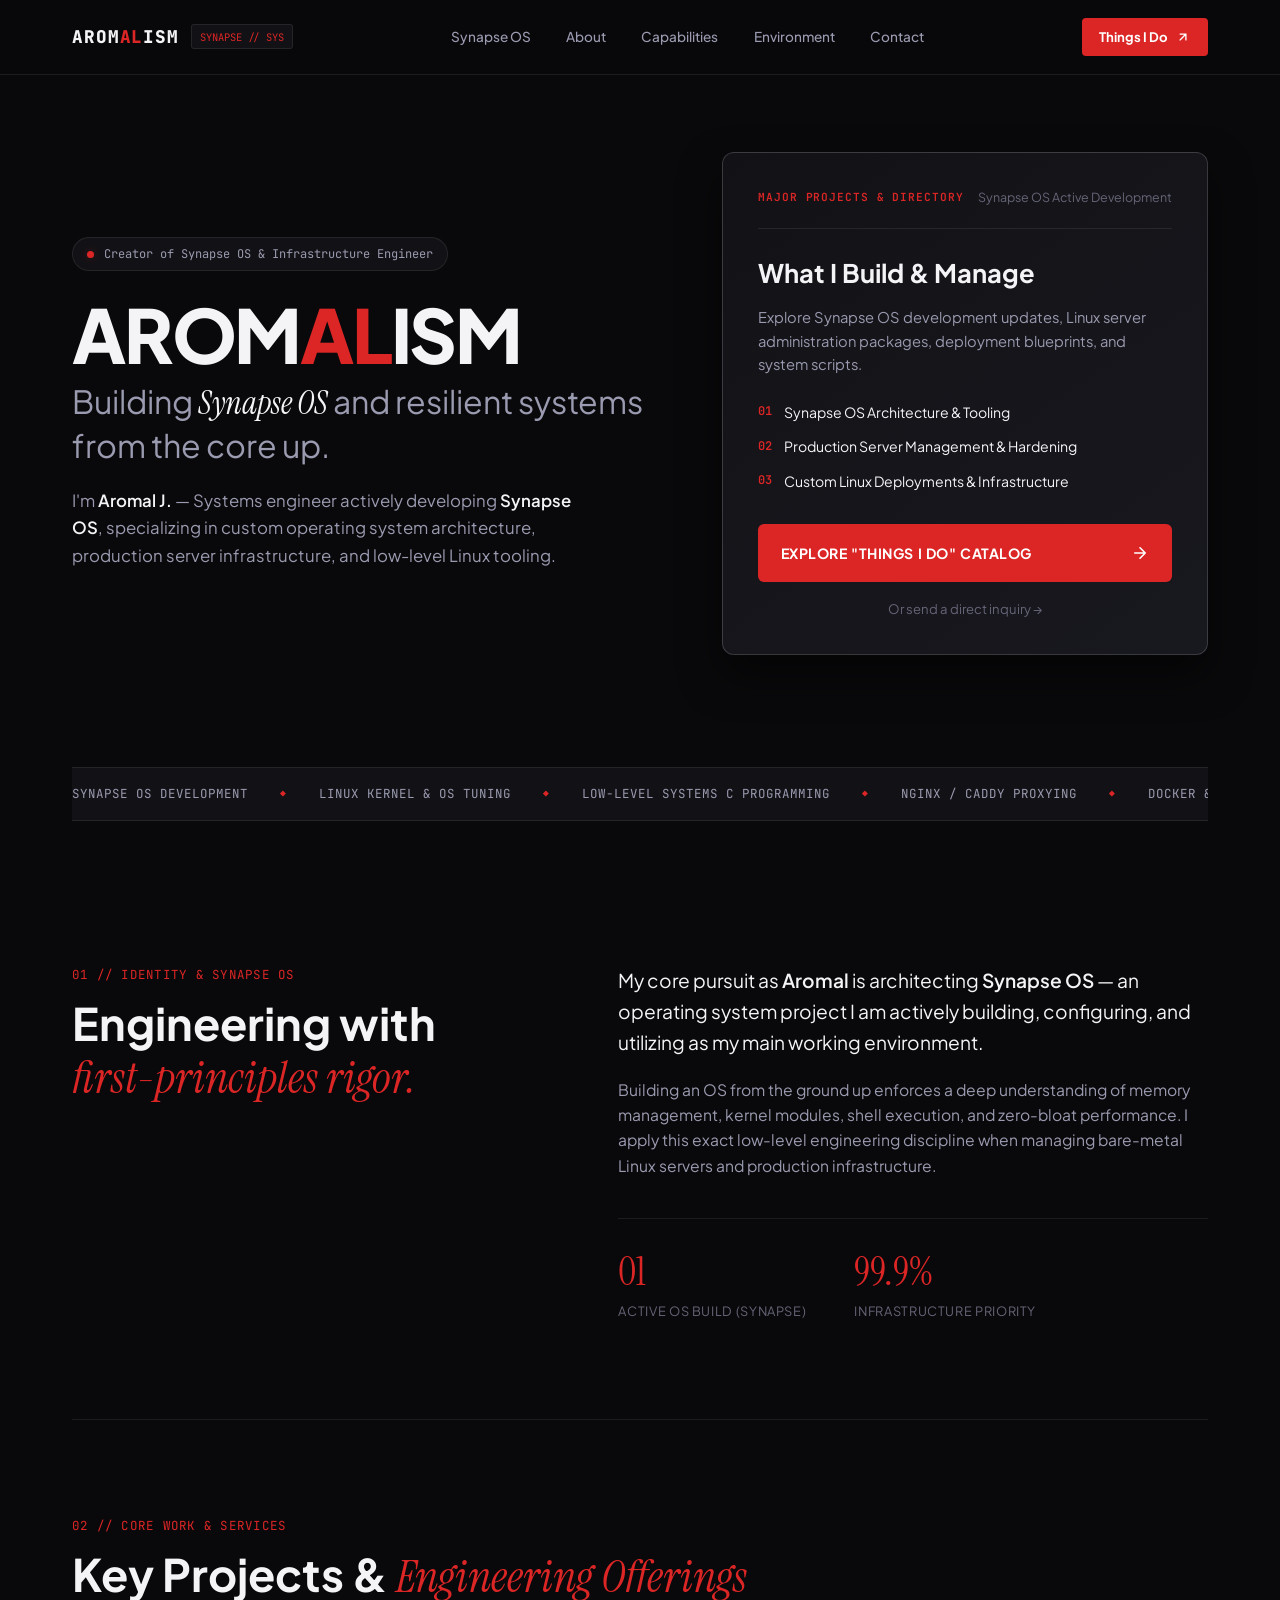
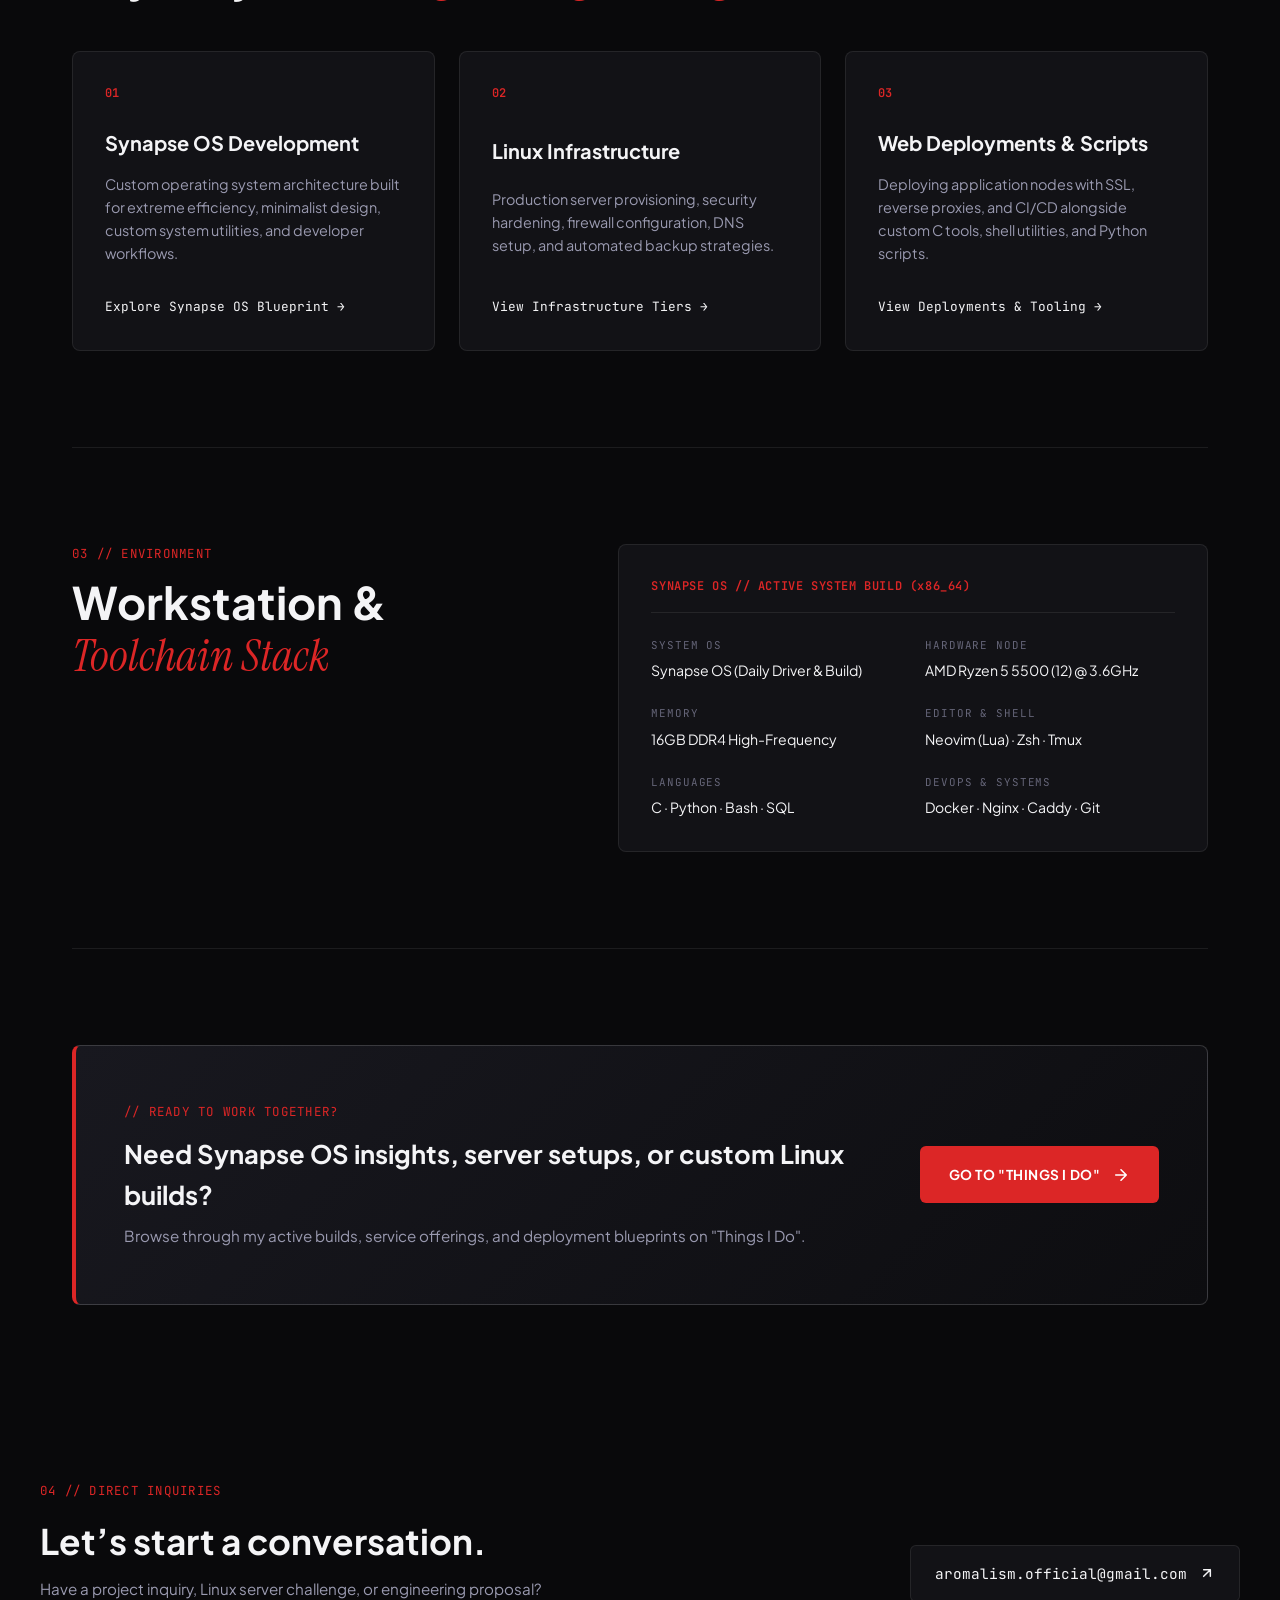
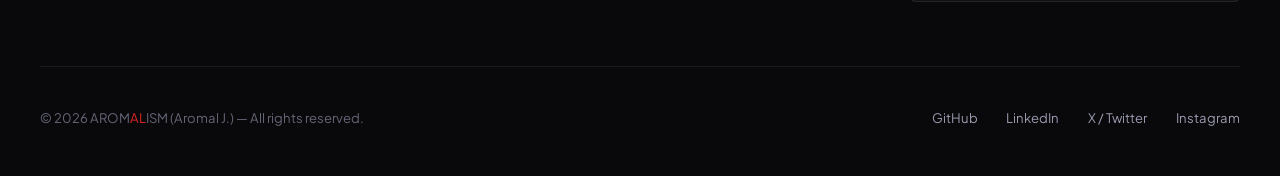
==== commit a1e7f4ce: "Polished the style and stricture. added webpage templates." ====
--- a/index.html
+++ b/index.html
@@ -1,428 +1,271 @@
-!doctype html>
+<!DOCTYPE html>
 <html lang="en">
   <head>
     <meta charset="UTF-8" />
     <meta name="viewport" content="width=device-width, initial-scale=1.0" />
     <meta
       name="description"
-      content="Aromal J. — Linux infrastructure engineer, systems programmer, and open-source builder focused on reliable servers, automation, and practical software."
+      content="Aromal J. (Aromalism) — Creator of Synapse OS, Linux Infrastructure Engineer, and Systems Programmer."
     />
-    <title>Aromal J. — Linux Infrastructure Engineer &amp; Builder</title>
+    <title>AROMALISM — Aromal J. | Synapse OS & Linux Systems</title>
+
+    <!-- Fonts: Instrument Serif + Plus Jakarta Sans + JetBrains Mono -->
     <link rel="preconnect" href="https://fonts.googleapis.com" />
     <link rel="preconnect" href="https://fonts.gstatic.com" crossorigin />
     <link
-      href="https://fonts.googleapis.com/css2?family=JetBrains+Mono:wght@400;500;600;700&family=Space+Grotesk:wght@400;500;600;700&display=swap"
+      href="https://fonts.googleapis.com/css2?family=Instrument+Serif:ital@0;1&family=JetBrains+Mono:wght@400;500;600&family=Plus+Jakarta+Sans:wght@300;400;500;600;700&display=swap"
       rel="stylesheet"
     />
     <link rel="stylesheet" href="styles.css" />
     <script src="script.js" defer></script>
   </head>
   <body>
-    <div class="noise" aria-hidden="true"></div>
+    <!-- Navigation Header -->
     <header class="site-header">
-      <a class="logo" href="#top" aria-label="Aromal J. home">AROM<span>AL</span>ISM</a>
-      <button class="menu-toggle" aria-label="Toggle navigation" aria-expanded="false">Menu</button>
-        
-        <nav class="nav" aria-label="Primary navigation">
+      <div class="header-inner">
+        <a href="#top" class="brand-logo" aria-label="Aromalism Home">
+          <span class="logo-text">AROM<span class="text-red">AL</span>ISM</span>
+          <span class="logo-badge">SYNAPSE // SYS</span>
+        </a>
+
+        <nav class="nav-menu" aria-label="Main Navigation">
+          <a href="#synapse">Synapse OS</a>
           <a href="#about">About</a>
-          <a href="#services">Services</a>
-          <a href="#work">Projects</a>
-          <a href="#notes">Writing</a>
-          <a href="#setup">Setup</a>
-          <a href="hireme.html">Hire Me</a>
+          <a href="#capabilities">Capabilities</a>
+          <a href="#environment">Environment</a>
           <a href="#contact">Contact</a>
         </nav>
 
+        <div class="header-actions">
+          <a href="things-i-do.html" class="nav-cta-btn">
+            <span>Things I Do</span>
+            <svg width="14" height="14" viewBox="0 0 16 16" fill="none" xmlns="http://www.w3.org/2000/svg"><path d="M4.66669 11.3333L11.3334 4.66663M11.3334 4.66663H4.66669M11.3334 4.66663V11.3333" stroke="currentColor" stroke-width="1.5" stroke-linecap="round" stroke-linejoin="round"/></svg>
+          </a>
+          <button class="menu-toggle" aria-label="Toggle Menu" aria-expanded="false">
+            <span></span>
+            <span></span>
+          </button>
+        </div>
+      </div>
     </header>
 
     <main id="top">
-      <section class="hero section">
-        <div class="hero-reference" aria-hidden="true"></div>
-        <p class="eyebrow reveal">
-          Linux Infrastructure Engineer / <span>Systems Programmer / Open Source Builder</span>
-        </p>
-        <h1 class="reveal">AROM<span>AL</span>ISM</h1>
-
-        <div class="hero-bottom reveal">
-  <div>
-    <div class="terminal-line">$ whoami</div>
-    <p>
-      I build and maintain Linux servers, deploy websites and applications,
-      and create practical open-source tools with a systems-first mindset.
-    </p>
-    <p>
-      Focused on reliable infrastructure, automation, deployment, and software
-      that works from the foundation level.
-    </p>
-  </div>
-
-  <div class="hero-links">
-    <a class="circle-link" href="#work">Projects <span aria-hidden="true">↓</span></a>
-    <a class="circle-link" href="hireme.html">Hire Me <span aria-hidden="true">↗</span></a>
-  </div>
-</div>
-
-      </section>
-
-      <section class="marquee" aria-label="Areas of interest">
-        <div class="marquee-track">
-          <span>Linux</span><i>//</i><span>Servers</span><i>//</i><span>Docker</span><i>//</i><span>Nginx</span><i>//</i><span>SSH</span><i>//</i><span>Automation</span><i>//</i><span>C</span><i>//</i><span>Python</span><i>//</i><span>Linux</span><i>//</i><span>Servers</span><i>//</i><span>Docker</span><i>//</i><span>Nginx</span><i>//</i><span>SSH</span><i>//</i><span>Automation</span><i>//</i><span>C</span><i>//</i><span>Python</span><i>//</i>
-        </div>
-      </section>
-
-      <section class="work section" id="work">
-        <div class="section-heading reveal">
-          <p class="eyebrow">// Selected work &amp; projects</p>
-          <h2>Build.<br /><span>Deploy.</span></h2>
-        </div>
-        <div class="projects">
-          <a
-            class="project project-featured reveal"
-            href="https://github.com/aromalism/synapse-os"
-            target="_blank"
-            rel="noreferrer"
-          >
-            <div class="project-art synapse">
-              <span>01</span>
-              <div class="orb"></div>
-              <b>SYNAPSE<br />OS</b>
-            </div>
-            <div class="project-meta">
-              <div>
-                <h3>Synapse OS</h3>
-                <p>
-                  A Linux-based operating system project focused on customization,
-                  packaging, and a cohesive desktop experience.
-                </p>
-              </div>
-              <span class="arrow">↗</span>
-            </div>
+      <!-- HERO SECTION -->
+      <section class="hero-section">
+        <div class="hero-container">
+          <div class="hero-intro reveal">
+            <div class="status-pill">
+              <span class="status-dot"></span>
+              <span>Creator of Synapse OS & Infrastructure Engineer</span>
+            </div>
+            
+            <h1 class="hero-title">
+              AROM<span class="text-red">AL</span>ISM
+            </h1>
+            <p class="hero-subtitle">
+              Building <em class="serif-title">Synapse OS</em> and resilient systems from the core up.
+            </p>
+
+            <p class="hero-description">
+              I'm <strong>Aromal J.</strong> — Systems engineer actively developing <strong>Synapse OS</strong>, specializing in custom operating system architecture, production server infrastructure, and low-level Linux tooling.
+            </p>
+          </div>
+
+          <!-- MAIN PRIMARY CALL-TO-ACTION CARD -->
+          <div class="hero-portal-card reveal">
+            <div class="portal-header">
+              <span class="portal-tag">MAJOR PROJECTS & DIRECTORY</span>
+              <span class="portal-status">Synapse OS Active Development</span>
+            </div>
+            
+            <div class="portal-body">
+              <h2>What I Build & Manage</h2>
+              <p>Explore Synapse OS development updates, Linux server administration packages, deployment blueprints, and system scripts.</p>
+              
+              <ul class="portal-features">
+                <li><span>01</span> Synapse OS Architecture & Tooling</li>
+                <li><span>02</span> Production Server Management & Hardening</li>
+                <li><span>03</span> Custom Linux Deployments & Infrastructure</li>
+              </ul>
+            </div>
+
+            <div class="portal-footer">
+              <a href="things-i-do.html" class="primary-portal-btn">
+                <span>EXPLORE "THINGS I DO" CATALOG</span>
+                <svg width="18" height="18" viewBox="0 0 20 20" fill="none"><path d="M4.16669 10H15.8334M15.8334 10L10 4.16663M15.8334 10L10 15.8333" stroke="currentColor" stroke-width="1.8" stroke-linecap="round" stroke-linejoin="round"/></svg>
+              </a>
+              <a href="#contact" class="secondary-contact-link">Or send a direct inquiry →</a>
+            </div>
+          </div>
+        </div>
+      </section>
+
+      <!-- TICKER BAR -->
+      <div class="ticker-bar">
+        <div class="ticker-track">
+          <span>Synapse OS Development</span>
+          <span class="bullet">◆</span>
+          <span>Linux Kernel & OS Tuning</span>
+          <span class="bullet">◆</span>
+          <span>Low-Level Systems C Programming</span>
+          <span class="bullet">◆</span>
+          <span>Nginx / Caddy Proxying</span>
+          <span class="bullet">◆</span>
+          <span>Docker & Containerization</span>
+          <span class="bullet">◆</span>
+          <span>Bash & Python Automation</span>
+          <span class="bullet">◆</span>
+          <span>Synapse OS Development</span>
+          <span class="bullet">◆</span>
+          <span>Linux Kernel & OS Tuning</span>
+        </div>
+      </div>
+
+      <!-- ABOUT SECTION -->
+      <section class="section about-section" id="about">
+        <div class="section-grid">
+          <div class="section-header reveal">
+            <span class="section-eyebrow">01 // IDENTITY & SYNAPSE OS</span>
+            <h2>Engineering with <br /><em class="serif-text">first-principles rigor.</em></h2>
+          </div>
+
+          <div class="about-content reveal">
+            <p class="lead-text">
+              My core pursuit as <strong>Aromal</strong> is architecting <strong>Synapse OS</strong> — an operating system project I am actively building, configuring, and utilizing as my main working environment.
+            </p>
+            <p class="body-text">
+              Building an OS from the ground up enforces a deep understanding of memory management, kernel modules, shell execution, and zero-bloat performance. I apply this exact low-level engineering discipline when managing bare-metal Linux servers and production infrastructure.
+            </p>
+
+            <div class="stats-row">
+              <div class="stat-item">
+                <span class="stat-num">01</span>
+                <span class="stat-label">Active OS Build (Synapse)</span>
+              </div>
+              <div class="stat-item">
+                <span class="stat-num">99.9%</span>
+                <span class="stat-label">Infrastructure Priority</span>
+              </div>
+            </div>
+          </div>
+        </div>
+      </section>
+
+      <!-- CAPABILITIES PREVIEW -->
+      <section class="section capabilities-section" id="capabilities">
+        <div class="section-header reveal">
+          <span class="section-eyebrow">02 // CORE WORK & SERVICES</span>
+          <h2>Key Projects & <em class="serif-text">Engineering Offerings</em></h2>
+        </div>
+
+        <div class="capabilities-grid reveal">
+          <article class="capability-card" id="synapse">
+            <div class="card-num">01</div>
+            <h3>Synapse OS Development</h3>
+            <p>Custom operating system architecture built for extreme efficiency, minimalist design, custom system utilities, and developer workflows.</p>
+            <a href="things-i-do.html#synapse-os" class="card-link">Explore Synapse OS Blueprint →</a>
+          </article>
+
+          <article class="capability-card">
+            <div class="card-num">02</div>
+            <h3>Linux Infrastructure</h3>
+            <p>Production server provisioning, security hardening, firewall configuration, DNS setup, and automated backup strategies.</p>
+            <a href="things-i-do.html#infrastructure" class="card-link">View Infrastructure Tiers →</a>
+          </article>
+
+          <article class="capability-card">
+            <div class="card-num">03</div>
+            <h3>Web Deployments & Scripts</h3>
+            <p>Deploying application nodes with SSL, reverse proxies, and CI/CD alongside custom C tools, shell utilities, and Python scripts.</p>
+            <a href="things-i-do.html#deployments" class="card-link">View Deployments & Tooling →</a>
+          </article>
+        </div>
+      </section>
+
+      <!-- WORKSTATION & ENVIRONMENT -->
+      <section class="section env-section" id="environment">
+        <div class="section-grid">
+          <div class="section-header reveal">
+            <span class="section-eyebrow">03 // ENVIRONMENT</span>
+            <h2>Workstation & <br /><em class="serif-text">Toolchain Stack</em></h2>
+          </div>
+
+          <div class="env-card reveal">
+            <div class="env-card-header">
+              <div class="sys-tag">SYNAPSE OS // ACTIVE SYSTEM BUILD (x86_64)</div>
+            </div>
+            
+            <div class="env-specs-grid">
+              <div class="spec-group">
+                <span class="spec-label">SYSTEM OS</span>
+                <span class="spec-val">Synapse OS (Daily Driver & Build)</span>
+              </div>
+              <div class="spec-group">
+                <span class="spec-label">HARDWARE NODE</span>
+                <span class="spec-val">AMD Ryzen 5 5500 (12) @ 3.6GHz</span>
+              </div>
+              <div class="spec-group">
+                <span class="spec-label">MEMORY</span>
+                <span class="spec-val">16GB DDR4 High-Frequency</span>
+              </div>
+              <div class="spec-group">
+                <span class="spec-label">EDITOR & SHELL</span>
+                <span class="spec-val">Neovim (Lua) · Zsh · Tmux</span>
+              </div>
+              <div class="spec-group">
+                <span class="spec-label">LANGUAGES</span>
+                <span class="spec-val">C · Python · Bash · SQL</span>
+              </div>
+              <div class="spec-group">
+                <span class="spec-label">DEVOPS & SYSTEMS</span>
+                <span class="spec-val">Docker · Nginx · Caddy · Git</span>
+              </div>
+            </div>
+          </div>
+        </div>
+      </section>
+
+      <!-- PRE-FOOTER CALLOUT BANNER -->
+      <section class="callout-section reveal">
+        <div class="callout-card">
+          <div class="callout-content">
+            <span class="section-eyebrow">// READY TO WORK TOGETHER?</span>
+            <h2>Need Synapse OS insights, server setups, or custom Linux builds?</h2>
+            <p>Browse through my active builds, service offerings, and deployment blueprints on "Things I Do".</p>
+          </div>
+          <a href="things-i-do.html" class="callout-btn">
+            <span>GO TO "THINGS I DO"</span>
+            <svg width="18" height="18" viewBox="0 0 20 20" fill="none"><path d="M4.16669 10H15.8334M15.8334 10L10 4.16663M15.8334 10L10 15.8333" stroke="currentColor" stroke-width="1.8" stroke-linecap="round" stroke-linejoin="round"/></svg>
           </a>
-          <a class="project reveal" href="https://github.com/synapse-eco" target="_blank" rel="noreferrer">
-            <div class="project-art strux">
-              <span>02</span>
-              <b>SYNAPSE<br />ECO</b>
-              <div class="data-lines"></div>
-            </div>
-            <div class="project-meta">
-              <div>
-                <h3>Synapse Ecosystem</h3>
-                <p>
-                  The organization and supporting projects behind the Synapse work.
-                </p>
-              </div>
-              <span class="arrow">↗</span>
-            </div>
+        </div>
+      </section>
+    </main>
+
+    <!-- FOOTER & DIRECT CONTACT -->
+    <footer id="contact">
+      <div class="footer-container">
+        <div class="footer-top">
+          <div class="footer-contact-info">
+            <span class="section-eyebrow">04 // DIRECT INQUIRIES</span>
+            <h2>Let’s start a conversation.</h2>
+            <p>Have a project inquiry, Linux server challenge, or engineering proposal?</p>
+          </div>
+          <a href="mailto:aromalism.official@gmail.com" class="footer-email-btn">
+            <span>aromalism.official@gmail.com</span>
+            <svg width="16" height="16" viewBox="0 0 16 16" fill="none"><path d="M4.66669 11.3333L11.3334 4.66663M11.3334 4.66663H4.66669M11.3334 4.66663V11.3333" stroke="currentColor" stroke-width="1.5" stroke-linecap="round" stroke-linejoin="round"/></svg>
           </a>
-          <a
-            class="project reveal"
-            href="https://github.com/aromalism?tab=repositories"
-            target="_blank"
-            rel="noreferrer"
-          >
-            <div class="project-art echo">
-              <span>03</span>
-              <b>OTHER<br />WORK</b>
-              <div class="ring ring-one"></div>
-              <div class="ring ring-two"></div>
-            </div>
-            <div class="project-meta">
-              <div>
-                <h3>Other Projects</h3>
-                <p>
-                  Explore my full collection of systems experiments, tooling, and
-                  open-source repositories.
-                </p>
-              </div>
-              <span class="arrow">↗</span>
-            </div>
-          </a>
-        </div>
-      </section>
-
-      <section class="services section" id="services">
-  <div class="section-heading reveal">
-    <p class="eyebrow">// Services</p>
-    <h2>How I can<br /><span>help.</span></h2>
-  </div>
-
-  <div class="services-grid">
-    <article class="service-card reveal">
-      <span>01</span>
-      <h3>Linux Server Setup</h3>
-      <p>
-        Installation, configuration, SSH hardening, firewall setup,
-        user management, and production-ready Linux servers.
-      </p>
-    </article>
-
-    <article class="service-card reveal">
-      <span>02</span>
-      <h3>Website Deployment</h3>
-      <p>
-        Deploy websites and applications using Nginx, HTTPS,
-        domains, and reliable Linux hosting.
-      </p>
-    </article>
-
-    <article class="service-card reveal">
-      <span>03</span>
-      <h3>Server Maintenance</h3>
-      <p>
-        Security updates, monitoring, backups,
-        troubleshooting, and long-term maintenance.
-      </p>
-    </article>
-
-    <article class="service-card reveal">
-      <span>04</span>
-      <h3>Automation</h3>
-      <p>
-        Bash scripting and automation for repetitive tasks,
-        deployments, and server administration.
-      </p>
-    </article>
-  </div>
-</section>
-
-<section class="skills section" id="skills">
-  <div class="section-heading reveal">
-    <p class="eyebrow">// Technical skills</p>
-    <h2>Tools I<br /><span>use.</span></h2>
-  </div>
-
-  <div class="pill-list reveal">
-    <span>Linux</span>
-    <span>Arch Linux</span>
-    <span>Ubuntu</span>
-    <span>Debian</span>
-    <span>SSH</span>
-    <span>Nginx</span>
-    <span>Docker</span>
-    <span>Git</span>
-    <span>GitHub</span>
-    <span>Bash</span>
-    <span>Python</span>
-    <span>C</span>
-    <span>Systemd</span>
-    <span>Networking</span>
-    <span>HTTPS</span>
-    <span>DNS</span>
-  </div>
-</section>
-
-<section class="experience section" id="experience">
-  <div class="section-heading reveal">
-    <p class="eyebrow">// Experience</p>
-    <h2>Learning by<br /><span>building.</span></h2>
-  </div>
-
-  <div class="experience-list">
-    <article class="experience-card reveal">
-      <span>Present</span>
-
-      <h3>Independent Linux Developer</h3>
-
-      <p>
-        Building Linux infrastructure projects, deploying servers,
-        maintaining websites, and creating open-source software while
-        continuously studying systems programming.
-      </p>
-    </article>
-  </div>
-</section>
-
-<section class="case-studies section" id="case-studies">
-  <div class="section-heading reveal">
-    <p class="eyebrow">// Case studies</p>
-    <h2>Real<br /><span>solutions.</span></h2>
-  </div>
-
-  <div class="case-grid">
-
-    <article class="case-card reveal">
-      <span>01</span>
-
-      <h3>Secure Website Deployment</h3>
-
-      <p>
-        Configured a Linux server with Nginx, HTTPS,
-        firewall rules, and automatic SSL certificate renewal.
-      </p>
-
-    </article>
-
-    <article class="case-card reveal">
-      <span>02</span>
-
-      <h3>Linux Server Hardening</h3>
-
-      <p>
-        Secured SSH access, configured firewall rules,
-        improved permissions, and prepared the system
-        for production use.
-      </p>
-
-    </article>
-
-  </div>
-</section>
-
-<section class="availability section" id="availability">
-  <div class="section-heading reveal">
-    <p class="eyebrow">// Availability</p>
-    <h2>Currently<br /><span>available.</span></h2>
-  </div>
-
-  <div class="availability-copy reveal">
-    <p>
-      I'm currently available for freelance Linux server administration,
-      website deployment, infrastructure maintenance, and automation work.
-    </p>
-
-    <div class="pill-list">
-      <span>Remote</span>
-      <span>Freelance</span>
-      <span>Open Source</span>
-      <span>Long-term</span>
-    </div>
-  </div>
-</section>
-
-<section class="testimonials section" id="testimonials">
-  <div class="section-heading reveal">
-    <p class="eyebrow">// Testimonials</p>
-    <h2>People I've<br /><span>worked with.</span></h2>
-  </div>
-
-  <div class="testimonial-grid">
-
-    <article class="testimonial-card reveal">
-      <p>
-        Testimonials will be added as I complete
-        professional projects and client work.
-      </p>
-    </article>
-
-  </div>
-</section>
-
-<section class="faq section" id="faq">
-  <div class="section-heading reveal">
-    <p class="eyebrow">// Frequently asked</p>
-    <h2>Questions &<br /><span>answers.</span></h2>
-  </div>
-
-  <div class="faq-list">
-
-    <details class="reveal">
-      <summary>Do you manage existing Linux servers?</summary>
-      <p>Yes. I can maintain, secure, update, and troubleshoot existing Linux infrastructure.</p>
-    </details>
-
-    <details class="reveal">
-      <summary>Can you deploy websites?</summary>
-      <p>Yes. I can deploy static sites, web applications, configure Nginx, HTTPS, and domains.</p>
-    </details>
-
-    <details class="reveal">
-      <summary>Do you offer ongoing maintenance?</summary>
-      <p>Yes. Monthly maintenance, monitoring, updates, backups, and troubleshooting are available.</p>
-    </details>
-
-  </div>
-</section>
-
-
-      <section class="about section" id="about">
-        <div class="about-number">/ 02</div>
-        <div class="about-copy reveal">
-          <p class="eyebrow">// About</p>
-          <h2>Understand<br />the <span>machine.</span></h2>
-          <p class="large-copy">
-            I’m an independent developer focused on Linux infrastructure, systems
-            programming, automation, and open-source software. I enjoy building reliable
-            tools and learning how software works from the lowest layers upward.
-          </p>
-          <div class="pill-list" aria-label="Areas of interest">
-            <span>Linux systems</span>
-            <span>Server deployment</span>
-            <span>Docker &amp; Nginx</span>
-            <span>C programming</span>
-            <span>Open source</span>
-          </div>
-        </div>
-      </section>
-
-      <section class="notes section" id="notes">
-        <div class="section-heading reveal">
-          <p class="eyebrow">// Engineering notes</p>
-          <h2>Learning in<br /><span>public.</span></h2>
-        </div>
-        <div class="notes-grid">
-          <article class="note-card reveal">
-            <span>01</span>
-            <h3>Build</h3>
-            <p>
-              Create practical projects that solve real problems and sharpen systems
-              thinking.
-            </p>
-          </article>
-          <article class="note-card reveal">
-            <span>02</span>
-            <h3>Explore</h3>
-            <p>
-              Study Linux internals, infrastructure, networking, and software design by
-              doing.
-            </p>
-          </article>
-          <article class="note-card reveal">
-            <span>03</span>
-            <h3>Document</h3>
-            <p>
-              Publish technical notes on Linux, deployment, systems programming, and
-              engineering workflows.
-            </p>
-          </article>
-        </div>
-      </section>
-
-      <section class="setup section" id="setup">
-        <div class="setup-terminal reveal">
-          <p class="eyebrow">// Local environment</p>
-          <p><span>aromal@synapse</span>:<b>~</b>$ fastfetch</p>
-          <dl>
-            <div><dt>Hardware</dt><dd>Ryzen 5 5500 · 16GB RAM</dd></div>
-            <div><dt>OS</dt><dd>Arch Linux / Synapse Genesis</dd></div>
-            <div><dt>Shell</dt><dd>bash · zsh · tmux</dd></div>
-            <div><dt>Editor</dt><dd>Neovim</dd></div>
-            <div><dt>Toolchain</dt><dd>GCC · Make · CMake · Git</dd></div>
-            <div><dt>Languages</dt><dd>C · Python · Shell</dd></div>
-          </dl>
-        </div>
-      </section>
-
-      <section class="philosophy section">
-        <p class="eyebrow reveal">// A working belief</p>
-        <blockquote class="reveal">
-          “Build reliable systems.<br />Start with strong foundations.”
-        </blockquote>
-      </section>
-    </main>
-
-    <footer id="contact">
-      <p class="eyebrow">// Let’s build something useful</p>
-      <a class="email" href="mailto:aromalism.official@gmail.com">Say hello <span>↗</span></a>
-
-      <div class="footer-bottom">
-        <span>© <span id="year"></span> Aromal J.</span>
-
-        <div>
-          <a href="https://github.com/aromalism" target="_blank" rel="noreferrer">GitHub↗</a>
-          <a href="https://www.linkedin.com/in/aromalism" target="_blank" rel="noreferrer">LinkedIn↗</a>
-          <a href="https://twitter.com/aromalism" target="_blank" rel="noreferrer">Twitter↗</a>
-          <a href="https://www.instagram.com/aromalism" target="_blank" rel="noreferrer">Instagram↗</a>
-          <a href="mailto:aromalism.official@gmail.com">Email↗</a>
+        </div>
+
+        <div class="footer-bottom">
+          <div class="copyright">
+            © <span id="year"></span> AROM<span class="text-red">AL</span>ISM (Aromal J.) — All rights reserved.
+          </div>
+          <div class="footer-socials">
+            <a href="https://github.com/aromalism" target="_blank" rel="noreferrer">GitHub</a>
+            <a href="https://www.linkedin.com/in/aromalism" target="_blank" rel="noreferrer">LinkedIn</a>
+            <a href="https://twitter.com/aromalism" target="_blank" rel="noreferrer">X / Twitter</a>
+            <a href="https://www.instagram.com/aromalism" target="_blank" rel="noreferrer">Instagram</a>
+          </div>
         </div>
       </div>
     </footer>
--- a/styles.css
+++ b/styles.css
@@ -1,12 +1,725 @@
-:root { --black:#080605; --black-soft:#110b0a; --red:#ff3434; --red-dark:#8b1111; --white:#eee9e5; --muted:#a09590; --line:rgba(255,235,230,.2); }
-* { box-sizing:border-box; } html { scroll-behavior:smooth; } body { margin:0; background:var(--black); color:var(--white); font-family:'JetBrains Mono',monospace; }
-.noise { position:fixed; z-index:20; inset:0; pointer-events:none; opacity:.17; background-image:url("data:image/svg+xml,%3Csvg viewBox='0 0 180 180' xmlns='http://www.w3.org/2000/svg'%3E%3Cfilter id='n'%3E%3CfeTurbulence type='fractalNoise' baseFrequency='.9' numOctaves='4' stitchTiles='stitch'/%3E%3C/filter%3E%3Crect width='100%25' height='100%25' filter='url(%23n)' opacity='.8'/%3E%3C/svg%3E"); }
-.site-header { height:82px; width:100%; padding:0 7vw; display:flex; align-items:center; justify-content:space-between; position:absolute; z-index:5; border-bottom:1px solid rgba(255,255,255,.08); }.logo { color:var(--white); text-decoration:none; font-size:.88rem; font-weight:700; letter-spacing:.18em; }.logo span,.hero h1 span,.section-heading h2 span,.about h2 span,blockquote span,strong { color:var(--red); }.nav { display:flex; gap:2rem; }.nav a,.menu-toggle { color:var(--white); text-decoration:none; text-transform:uppercase; letter-spacing:.1em; font:500 .65rem 'JetBrains Mono',monospace; }.menu-toggle { display:none; border:0; background:transparent; }
-.section { padding:clamp(5rem,10vw,10rem) 7vw; }.hero { min-height:100svh; padding-top:clamp(11rem,20vw,15rem); position:relative; overflow:hidden; display:flex; flex-direction:column; justify-content:space-between; isolation:isolate; }.hero-reference { position:absolute; z-index:-2; inset:0; background:linear-gradient(90deg,rgba(8,6,5,.94) 0%,rgba(8,6,5,.78) 49%,rgba(8,6,5,.18)), url('assets/synapse-theme.png') center/cover; filter:saturate(.84) contrast(1.12); }.hero::after { content:''; z-index:-1; position:absolute; inset:auto 0 0; height:30%; background:linear-gradient(transparent,var(--black)); }.eyebrow { margin:0; font-size:.68rem; letter-spacing:.15em; color:var(--muted); text-transform:uppercase; }.eyebrow span { color:var(--red); }.hero h1 { font-family:'Space Grotesk',sans-serif; font-size:clamp(3.7rem,10.5vw,10rem); letter-spacing:.19em; line-height:.83; margin:2rem 0 auto; font-weight:700; text-shadow:0 2px 25px #000; }.hero-bottom { display:flex; justify-content:space-between; align-items:end; gap:2rem; }.terminal-line { color:var(--red); font-size:.7rem; margin-bottom:.7rem; }.hero-bottom p { margin:0; padding-left:1rem; border-left:1px solid var(--red); color:#d5cfca; font-size:.91rem; line-height:1.55; }.circle-link { color:var(--white); border:1px solid var(--red); border-radius:50%; width:94px; height:94px; display:grid; place-content:center; text-align:center; font-size:.65rem; text-decoration:none; transition:.25s; }.circle-link span { color:var(--red); font-size:1.1rem; }.circle-link:hover { background:var(--red); transform:rotate(-8deg); }.circle-link:hover span { color:var(--white); }
-.marquee { overflow:hidden; padding:1rem 0; border-top:1px solid var(--line); border-bottom:1px solid var(--line); background:#0d0807; }.marquee-track { width:max-content; display:flex; gap:1.25rem; align-items:center; color:#c9c0ba; font-size:.7rem; letter-spacing:.1em; text-transform:uppercase; animation:marquee 26s linear infinite; }.marquee i { font-style:normal; color:var(--red); } @keyframes marquee { to { transform:translateX(-50%); } }
-.work { background:var(--black-soft); }.section-heading { display:flex; justify-content:space-between; align-items:start; margin-bottom:4rem; }.section-heading h2,.about h2 { font:700 clamp(2.7rem,5vw,5.4rem)/.9 'Space Grotesk',sans-serif; letter-spacing:-.07em; margin:0; }.projects { display:grid; grid-template-columns:repeat(3,1fr); gap:1px; background:var(--line); border:1px solid var(--line); }.project { color:var(--white); background:var(--black-soft); text-decoration:none; padding:1rem; transition:background .3s; }.project:hover { background:#1b0a09; }.project-art { min-height:320px; padding:1rem; overflow:hidden; position:relative; display:flex; flex-direction:column; justify-content:space-between; background:#160a09; }.project-art span { font-size:.65rem; color:var(--red); }.project-art b { position:relative; z-index:1; font:600 clamp(2.1rem,4vw,4rem)/.8 'Space Grotesk',sans-serif; letter-spacing:-.08em; }.synapse { background:radial-gradient(circle at 80% 24%,#a51b16 0%,#300807 30%,#100707 65%); }.synapse .orb { position:absolute; width:73%; aspect-ratio:1; right:-13%; top:13%; border:1px solid var(--red); border-radius:50%; box-shadow:0 0 90px rgba(255,30,20,.6),inset 0 0 65px rgba(255,35,20,.3); }.strux { background:linear-gradient(135deg,#120908,#46100d); }.data-lines { width:120%; height:75%; position:absolute; right:-20%; bottom:-20%; background:repeating-linear-gradient(90deg,transparent 0 14%,rgba(255,54,54,.72) 14.2% 14.7%,transparent 15% 28%),repeating-linear-gradient(0deg,transparent 0 11%,rgba(255,54,54,.45) 11.4% 12%,transparent 12.2% 23%); transform:rotate(-15deg); }.echo { background:radial-gradient(circle at 65% 65%,#66120e,#160707 64%); }.ring { position:absolute; border:1px solid rgba(255,74,65,.75); border-radius:50%; box-shadow:0 0 25px rgba(255,30,30,.25); }.ring-one { width:76%; aspect-ratio:1; right:-15%; bottom:-24%; }.ring-two { width:48%; aspect-ratio:1; right:1%; bottom:-9%; }.project-meta { min-height:118px; display:flex; justify-content:space-between; gap:1rem; padding:1.2rem .2rem .4rem; }.project-meta h3 { margin:0 0 .5rem; font-size:.9rem; }.project-meta p { margin:0; font-size:.72rem; line-height:1.55; color:var(--muted); }.arrow { color:var(--red); font-size:1.5rem; transition:.2s; }.project:hover .arrow { transform:translate(4px,-4px); }
-.about { display:grid; grid-template-columns:25% 1fr; gap:3rem; background:#0b0706; }.about-number { color:var(--red); font-size:.68rem; }.about-copy { max-width:900px; position:relative; }.about-copy::after { content:''; position:absolute; right:0; top:0; width:190px; aspect-ratio:1; background:linear-gradient(135deg,transparent,rgba(255,40,40,.25)),url('assets/aromal-profile.png') center 22%/cover; border-radius:50%; border:1px solid rgba(255,60,50,.7); filter:saturate(.75) contrast(1.05); box-shadow:0 0 35px rgba(255,25,18,.25); }.about h2 { margin:2.5rem 0; }.large-copy { max-width:620px; font-size:clamp(1rem,1.7vw,1.35rem); line-height:1.65; color:#d4cac4; }.pill-list { display:flex; gap:.5rem; flex-wrap:wrap; max-width:620px; margin-top:2.2rem; }.pill-list span { padding:.55rem .7rem; border:1px solid rgba(255,55,50,.55); color:#dacdc7; font-size:.64rem; text-transform:uppercase; }
-.notes { background:#100807; }.notes-grid { display:grid; grid-template-columns:repeat(3,1fr); gap:1px; border:1px solid var(--line); background:var(--line); }.note-card { min-height:255px; padding:1.5rem; background:#100807; display:flex; flex-direction:column; }.note-card span { color:var(--red); font-size:.66rem; }.note-card h3 { margin:auto 0 1rem; font:600 2.3rem/1 'Space Grotesk',sans-serif; letter-spacing:-.08em; }.note-card p { margin:0; max-width:240px; color:var(--muted); font-size:.75rem; line-height:1.6; }.setup { background:#090605; display:grid; place-items:center; }.setup-terminal { width:min(800px,100%); border:1px solid rgba(255,58,48,.42); padding:clamp(1.5rem,4vw,3.5rem); background:linear-gradient(135deg,rgba(255,35,25,.08),transparent 45%),#0b0706; box-shadow:0 0 60px rgba(174,20,15,.14); }.setup-terminal > p:nth-child(2) { margin:2.8rem 0 1.5rem; color:var(--white); font-size:clamp(.8rem,1.6vw,1rem); }.setup-terminal > p:nth-child(2) span { color:var(--red); }.setup-terminal > p:nth-child(2) b { color:#ffe051; }.setup-terminal dl { margin:0; display:grid; grid-template-columns:1fr 1fr; gap:0; }.setup-terminal dl div { display:flex; gap:1rem; padding:.8rem 0; border-top:1px solid var(--line); font-size:.72rem; }.setup-terminal dt { min-width:90px; color:var(--red); }.setup-terminal dd { margin:0; color:#cbc2bd; }
-.philosophy { min-height:60vh; display:flex; flex-direction:column; justify-content:space-between; background:radial-gradient(ellipse at 74% 120%,#67100e 0%,#160606 42%,#080605 76%); border-top:1px solid var(--line); }.philosophy blockquote { margin:5rem 0 0; font:500 clamp(2.5rem,6vw,6.4rem)/.95 'Space Grotesk',sans-serif; letter-spacing:-.08em; }
-footer { padding:clamp(4rem,9vw,8rem) 7vw 2rem; border-top:1px solid var(--line); background:#060404; }.email { display:inline-block; margin:2rem 0 clamp(5rem,10vw,10rem); color:var(--white); font:500 clamp(2.5rem,6vw,6.4rem)/1 'Space Grotesk',sans-serif; letter-spacing:-.09em; text-decoration:none; border-bottom:1px solid var(--red); }.email span { color:var(--red); }.footer-bottom { display:flex; justify-content:space-between; padding-top:1.3rem; border-top:1px solid var(--line); color:var(--muted); font-size:.65rem; }.footer-bottom div { display:flex; gap:1.2rem; }.footer-bottom a { color:var(--white); text-decoration:none; }.reveal { opacity:0; transform:translateY(20px); transition:opacity .7s ease,transform .7s ease; }.reveal.visible { opacity:1; transform:none; }
-@media (max-width:700px) { .site-header { height:66px; padding:0 6vw; }.menu-toggle { display:block; }.nav { display:none; position:absolute; top:65px; right:0; left:0; padding:1.5rem 6vw; flex-direction:column; background:#0b0605; border-bottom:1px solid var(--line); }.nav.open { display:flex; }.section { padding:5rem 6vw; }.hero { padding-top:10rem; }.hero-reference { background-position:66% center; opacity:.66; }.hero h1 { font-size:clamp(3rem,15vw,5rem); letter-spacing:.1em; }.hero-bottom { align-items:start; flex-direction:column; }.projects,.notes-grid { grid-template-columns:1fr; }.project-art { min-height:270px; }.section-heading { display:block; }.section-heading h2 { margin-top:2rem; }.about { grid-template-columns:1fr; gap:2.2rem; }.about-copy::after { width:115px; top:1.8rem; }.about h2 { margin-top:2rem; }.setup-terminal dl { grid-template-columns:1fr; }.philosophy { min-height:50vh; }.footer-bottom { gap:1rem; flex-direction:column; } }
+/* ==========================================================================
+   DESIGN SYSTEM: CLASSIC MODERN EXECUTIVE (Dark Obsidian + Crimson Red Accent)
+   ========================================================================== */
+:root {
+  /* Surface Colors */
+  --bg-dark: #09090b;
+  --bg-surface: #121216;
+  --bg-card: #18181f;
+  --bg-card-hover: #202029;
+
+  --border-subtle: rgba(255, 255, 255, 0.08);
+  --border-strong: rgba(255, 255, 255, 0.16);
+
+  --text-primary: #f4f4f6;
+  --text-secondary: #9a9ab0;
+  --text-tertiary: #656578;
+
+  /* Executive Red Theme */
+  --accent-red: #dc2626;          /* Deep Crimson Red */
+  --accent-red-hover: #ef4444;    /* Vibrant Red on hover */
+  --accent-red-glow: rgba(220, 38, 38, 0.25);
+
+  /* Fonts */
+  --font-sans: 'Plus Jakarta Sans', -apple-system, sans-serif;
+  --font-serif: 'Instrument Serif', Georgia, serif;
+  --font-mono: 'JetBrains Mono', monospace;
+
+  --transition: all 0.3s cubic-bezier(0.16, 1, 0.3, 1);
+}
+
+/* Base Resets */
+*, *::before, *::after {
+  box-sizing: border-box;
+  margin: 0;
+  padding: 0;
+}
+
+html {
+  scroll-behavior: smooth;
+  background-color: var(--bg-dark);
+  color: var(--text-primary);
+  font-family: var(--font-sans);
+  font-size: 16px;
+  line-height: 1.6;
+}
+
+body {
+  overflow-x: hidden;
+  background-color: var(--bg-dark);
+}
+
+/* Explicit Utility Class for Branding (AROM-AL-ISM Accent) */
+.text-red {
+  color: var(--accent-red) !important;
+}
+
+.serif-title {
+  font-family: var(--font-serif);
+  font-style: italic;
+  font-weight: 400;
+  color: var(--text-primary);
+}
+
+.serif-text {
+  font-family: var(--font-serif);
+  font-style: italic;
+  font-weight: 400;
+  color: var(--accent-red);
+}
+
+strong {
+  color: var(--text-primary);
+  font-weight: 600;
+}
+
+.section-eyebrow {
+  font-family: var(--font-mono);
+  font-size: 0.78rem;
+  letter-spacing: 0.1em;
+  color: var(--accent-red);
+  display: block;
+  margin-bottom: 0.75rem;
+  text-transform: uppercase;
+}
+
+/* ==========================================================================
+   HEADER & NAVIGATION
+   ========================================================================== */
+.site-header {
+  position: fixed;
+  top: 0;
+  left: 0;
+  width: 100%;
+  z-index: 100;
+  background: rgba(9, 9, 11, 0.85);
+  backdrop-filter: blur(16px);
+  border-bottom: 1px solid var(--border-subtle);
+}
+
+.header-inner {
+  max-width: 1200px;
+  margin: 0 auto;
+  padding: 1.1rem 2rem;
+  display: flex;
+  align-items: center;
+  justify-content: space-between;
+}
+
+.brand-logo {
+  display: flex;
+  align-items: center;
+  gap: 0.75rem;
+  text-decoration: none;
+}
+
+.logo-text {
+  font-family: var(--font-mono);
+  font-weight: 800;
+  font-size: 1.1rem;
+  letter-spacing: 0.05em;
+  color: var(--text-primary);
+}
+
+.logo-badge {
+  font-family: var(--font-mono);
+  font-size: 0.65rem;
+  background: var(--bg-surface);
+  border: 1px solid var(--border-subtle);
+  color: var(--accent-red);
+  padding: 0.2rem 0.5rem;
+  border-radius: 3px;
+}
+
+.nav-menu {
+  display: flex;
+  align-items: center;
+  gap: 2.2rem;
+}
+
+.nav-menu a {
+  color: var(--text-secondary);
+  text-decoration: none;
+  font-size: 0.85rem;
+  font-weight: 500;
+  transition: var(--transition);
+}
+
+.nav-menu a:hover {
+  color: var(--text-primary);
+}
+
+.header-actions {
+  display: flex;
+  align-items: center;
+  gap: 1rem;
+}
+
+/* Explicit Button Contrast Fixes */
+.nav-cta-btn,
+.primary-portal-btn,
+.callout-btn {
+  background: var(--accent-red);
+  color: #ffffff !important;
+  text-decoration: none;
+  transition: var(--transition);
+}
+
+.nav-cta-btn span,
+.primary-portal-btn span,
+.callout-btn span {
+  color: #ffffff !important;
+}
+
+.nav-cta-btn {
+  display: inline-flex;
+  align-items: center;
+  gap: 0.5rem;
+  padding: 0.55rem 1.1rem;
+  border-radius: 4px;
+  font-size: 0.82rem;
+  font-weight: 700;
+}
+
+.nav-cta-btn:hover {
+  background: var(--accent-red-hover);
+  transform: translateY(-1px);
+}
+
+.menu-toggle {
+  display: none;
+  background: none;
+  border: none;
+  cursor: pointer;
+  flex-direction: column;
+  gap: 5px;
+}
+
+.menu-toggle span {
+  width: 22px;
+  height: 2px;
+  background: var(--text-primary);
+}
+
+/* ==========================================================================
+   HERO SECTION
+   ========================================================================== */
+main {
+  max-width: 1200px;
+  margin: 0 auto;
+  padding: 0 2rem;
+}
+
+.hero-section {
+  padding-top: 9.5rem;
+  padding-bottom: 4rem;
+}
+
+.hero-container {
+  display: grid;
+  grid-template-columns: 1.1fr 0.9fr;
+  gap: 3.5rem;
+  align-items: center;
+}
+
+.status-pill {
+  display: inline-flex;
+  align-items: center;
+  gap: 0.6rem;
+  background: var(--bg-surface);
+  border: 1px solid var(--border-subtle);
+  padding: 0.4rem 0.9rem;
+  border-radius: 30px;
+  font-family: var(--font-mono);
+  font-size: 0.75rem;
+  color: var(--text-secondary);
+  margin-bottom: 1.5rem;
+}
+
+.status-dot {
+  width: 7px;
+  height: 7px;
+  background: var(--accent-red);
+  border-radius: 50%;
+  box-shadow: 0 0 8px var(--accent-red-glow);
+}
+
+.hero-title {
+  font-size: clamp(3rem, 5.8vw, 4.8rem);
+  font-weight: 800;
+  line-height: 1.05;
+  letter-spacing: -0.03em;
+  margin-bottom: 0.5rem;
+  font-family: var(--font-sans);
+  color: var(--text-primary);
+}
+
+.hero-subtitle {
+  font-size: clamp(1.4rem, 2.5vw, 2rem);
+  color: var(--text-secondary);
+  margin-bottom: 1.25rem;
+  line-height: 1.3;
+}
+
+.hero-description {
+  font-size: 1.05rem;
+  color: var(--text-secondary);
+  max-width: 520px;
+  line-height: 1.65;
+}
+
+/* HERO CTA PORTAL CARD */
+.hero-portal-card {
+  background: linear-gradient(145deg, var(--bg-surface) 0%, var(--bg-card) 100%);
+  border: 1px solid var(--border-strong);
+  border-radius: 12px;
+  padding: 2.2rem;
+  box-shadow: 0 20px 40px rgba(0, 0, 0, 0.5);
+  position: relative;
+}
+
+.portal-header {
+  display: flex;
+  justify-content: space-between;
+  align-items: center;
+  padding-bottom: 1.25rem;
+  border-bottom: 1px solid var(--border-subtle);
+  margin-bottom: 1.5rem;
+}
+
+.portal-tag {
+  font-family: var(--font-mono);
+  font-size: 0.7rem;
+  color: var(--accent-red);
+  letter-spacing: 0.08em;
+  font-weight: 600;
+}
+
+.portal-status {
+  font-size: 0.78rem;
+  color: var(--text-tertiary);
+}
+
+.portal-body h2 {
+  font-size: 1.6rem;
+  margin-bottom: 0.75rem;
+}
+
+.portal-body p {
+  color: var(--text-secondary);
+  font-size: 0.92rem;
+  margin-bottom: 1.5rem;
+}
+
+.portal-features {
+  list-style: none;
+  display: flex;
+  flex-direction: column;
+  gap: 0.75rem;
+  margin-bottom: 2rem;
+}
+
+.portal-features li {
+  font-size: 0.88rem;
+  color: var(--text-primary);
+  display: flex;
+  align-items: center;
+  gap: 0.75rem;
+}
+
+.portal-features li span {
+  font-family: var(--font-mono);
+  font-size: 0.75rem;
+  color: var(--accent-red);
+  font-weight: 600;
+}
+
+.portal-footer {
+  display: flex;
+  flex-direction: column;
+  gap: 1rem;
+}
+
+.primary-portal-btn {
+  display: flex;
+  align-items: center;
+  justify-content: space-between;
+  padding: 1.1rem 1.4rem;
+  border-radius: 6px;
+  font-family: var(--font-sans);
+  font-size: 0.88rem;
+  font-weight: 700;
+  letter-spacing: 0.04em;
+}
+
+.primary-portal-btn:hover {
+  background: var(--accent-red-hover);
+  transform: translateY(-2px);
+  box-shadow: 0 10px 20px var(--accent-red-glow);
+}
+
+.secondary-contact-link {
+  color: var(--text-tertiary);
+  font-size: 0.82rem;
+  text-decoration: none;
+  text-align: center;
+  transition: var(--transition);
+}
+
+.secondary-contact-link:hover {
+  color: var(--text-secondary);
+}
+
+/* ==========================================================================
+   TICKER BAR
+   ========================================================================== */
+.ticker-bar {
+  overflow: hidden;
+  border-top: 1px solid var(--border-subtle);
+  border-bottom: 1px solid var(--border-subtle);
+  padding: 1rem 0;
+  margin: 3rem 0;
+  background: var(--bg-surface);
+}
+
+.ticker-track {
+  display: flex;
+  align-items: center;
+  gap: 2rem;
+  white-space: nowrap;
+  animation: ticker-scroll 35s linear infinite;
+  font-family: var(--font-mono);
+  font-size: 0.78rem;
+  color: var(--text-secondary);
+  text-transform: uppercase;
+  letter-spacing: 0.08em;
+}
+
+.ticker-track .bullet {
+  color: var(--accent-red);
+  font-size: 0.6rem;
+}
+
+@keyframes ticker-scroll {
+  from { transform: translateX(0); }
+  to { transform: translateX(-50%); }
+}
+
+/* ==========================================================================
+   SECTIONS GENERAL
+   ========================================================================== */
+.section {
+  padding: 6rem 0;
+  border-bottom: 1px solid var(--border-subtle);
+}
+
+.section-grid {
+  display: grid;
+  grid-template-columns: 0.9fr 1.1fr;
+  gap: 4rem;
+}
+
+.section-header h2 {
+  font-size: clamp(2rem, 3.5vw, 3rem);
+  font-weight: 700;
+  line-height: 1.15;
+}
+
+/* ABOUT SECTION */
+.about-content .lead-text {
+  font-size: 1.2rem;
+  color: var(--text-primary);
+  margin-bottom: 1.25rem;
+  line-height: 1.6;
+}
+
+.about-content .body-text {
+  color: var(--text-secondary);
+  font-size: 0.98rem;
+  margin-bottom: 2.5rem;
+}
+
+.stats-row {
+  display: flex;
+  gap: 3rem;
+  border-top: 1px solid var(--border-subtle);
+  padding-top: 2rem;
+}
+
+.stat-num {
+  font-family: var(--font-serif);
+  font-size: 2.5rem;
+  color: var(--accent-red);
+  display: block;
+  line-height: 1;
+  margin-bottom: 0.4rem;
+}
+
+.stat-label {
+  font-size: 0.8rem;
+  color: var(--text-tertiary);
+  text-transform: uppercase;
+  letter-spacing: 0.05em;
+}
+
+/* CAPABILITIES SECTION */
+.capabilities-grid {
+  display: grid;
+  grid-template-columns: repeat(3, 1fr);
+  gap: 1.5rem;
+  margin-top: 3rem;
+}
+
+.capability-card {
+  background: var(--bg-surface);
+  border: 1px solid var(--border-subtle);
+  border-radius: 8px;
+  padding: 2rem;
+  display: flex;
+  flex-direction: column;
+  justify-content: space-between;
+  transition: var(--transition);
+}
+
+.capability-card:hover {
+  background: var(--bg-card);
+  border-color: rgba(220, 38, 38, 0.4);
+  transform: translateY(-4px);
+}
+
+.card-num {
+  font-family: var(--font-mono);
+  font-size: 0.75rem;
+  color: var(--accent-red);
+  margin-bottom: 1.5rem;
+  font-weight: 600;
+}
+
+.capability-card h3 {
+  font-size: 1.25rem;
+  margin-bottom: 0.85rem;
+}
+
+.capability-card p {
+  color: var(--text-secondary);
+  font-size: 0.9rem;
+  margin-bottom: 2rem;
+}
+
+.card-link {
+  font-family: var(--font-mono);
+  font-size: 0.8rem;
+  color: var(--text-primary);
+  text-decoration: none;
+  transition: var(--transition);
+}
+
+.card-link:hover {
+  color: var(--accent-red);
+}
+
+/* ENVIRONMENT SECTION */
+.env-card {
+  background: var(--bg-surface);
+  border: 1px solid var(--border-subtle);
+  border-radius: 8px;
+  padding: 2rem;
+}
+
+.env-card-header {
+  border-bottom: 1px solid var(--border-subtle);
+  padding-bottom: 1rem;
+  margin-bottom: 1.5rem;
+}
+
+.sys-tag {
+  font-family: var(--font-mono);
+  font-size: 0.75rem;
+  color: var(--accent-red);
+  letter-spacing: 0.05em;
+  font-weight: 600;
+}
+
+.env-specs-grid {
+  display: grid;
+  grid-template-columns: repeat(2, 1fr);
+  gap: 1.5rem;
+}
+
+.spec-group {
+  display: flex;
+  flex-direction: column;
+  gap: 0.3rem;
+}
+
+.spec-label {
+  font-family: var(--font-mono);
+  font-size: 0.68rem;
+  color: var(--text-tertiary);
+  letter-spacing: 0.08em;
+}
+
+.spec-val {
+  font-size: 0.88rem;
+  color: var(--text-primary);
+}
+
+/* CALLOUT BANNER */
+.callout-section {
+  padding: 6rem 0;
+}
+
+.callout-card {
+  background: linear-gradient(135deg, #18181f 0%, #0d0d10 100%);
+  border: 1px solid var(--border-strong);
+  border-left: 4px solid var(--accent-red);
+  border-radius: 8px;
+  padding: 3.5rem 3rem;
+  display: flex;
+  justify-content: space-between;
+  align-items: center;
+  gap: 3rem;
+}
+
+.callout-content h2 {
+  font-size: 1.6rem;
+  margin-bottom: 0.5rem;
+}
+
+.callout-content p {
+  color: var(--text-secondary);
+  font-size: 0.95rem;
+}
+
+.callout-btn {
+  display: inline-flex;
+  align-items: center;
+  gap: 0.75rem;
+  padding: 1.1rem 1.8rem;
+  border-radius: 6px;
+  font-weight: 700;
+  font-size: 0.85rem;
+  letter-spacing: 0.04em;
+  white-space: nowrap;
+}
+
+.callout-btn:hover {
+  background: var(--accent-red-hover);
+  transform: translateY(-2px);
+  box-shadow: 0 10px 20px var(--accent-red-glow);
+}
+
+/* ==========================================================================
+   FOOTER
+   ========================================================================== */
+footer {
+  padding: 5rem 0 3rem;
+  background: var(--bg-dark);
+}
+
+.footer-container {
+  max-width: 1200px;
+  margin: 0 auto;
+}
+
+.footer-top {
+  display: flex;
+  justify-content: space-between;
+  align-items: flex-end;
+  padding-bottom: 4rem;
+  border-bottom: 1px solid var(--border-subtle);
+  margin-bottom: 2.5rem;
+}
+
+.footer-contact-info h2 {
+  font-size: 2.2rem;
+  margin-bottom: 0.5rem;
+}
+
+.footer-contact-info p {
+  color: var(--text-secondary);
+  font-size: 0.95rem;
+}
+
+.footer-email-btn {
+  display: inline-flex;
+  align-items: center;
+  gap: 0.75rem;
+  background: var(--bg-surface);
+  border: 1px solid var(--border-subtle);
+  color: var(--text-primary);
+  padding: 1rem 1.5rem;
+  border-radius: 6px;
+  font-family: var(--font-mono);
+  font-size: 0.9rem;
+  text-decoration: none;
+  transition: var(--transition);
+}
+
+.footer-email-btn:hover {
+  border-color: var(--accent-red);
+  color: var(--accent-red);
+}
+
+.footer-bottom {
+  display: flex;
+  justify-content: space-between;
+  align-items: center;
+  font-size: 0.82rem;
+  color: var(--text-tertiary);
+}
+
+.footer-socials {
+  display: flex;
+  gap: 1.8rem;
+}
+
+.footer-socials a {
+  color: var(--text-secondary);
+  text-decoration: none;
+  transition: var(--transition);
+}
+
+.footer-socials a:hover {
+  color: var(--text-primary);
+}
+
+/* REVEAL ANIMATIONS */
+.reveal {
+  opacity: 0;
+  transform: translateY(20px);
+  transition: opacity 0.6s ease, transform 0.6s ease;
+}
+
+.reveal.visible {
+  opacity: 1;
+  transform: translateY(0);
+}
+
+/* ==========================================================================
+   RESPONSIVE DESIGN
+   ========================================================================== */
+@media (max-width: 960px) {
+  .hero-container, .section-grid, .callout-card, .footer-top {
+    grid-template-columns: 1fr;
+    flex-direction: column;
+    align-items: flex-start;
+    gap: 2.5rem;
+  }
+
+  .capabilities-grid {
+    grid-template-columns: 1fr;
+  }
+
+  .env-specs-grid {
+    grid-template-columns: 1fr;
+  }
+
+  .nav-menu {
+    display: none;
+  }
+
+  .menu-toggle {
+    display: flex;
+  }
+}
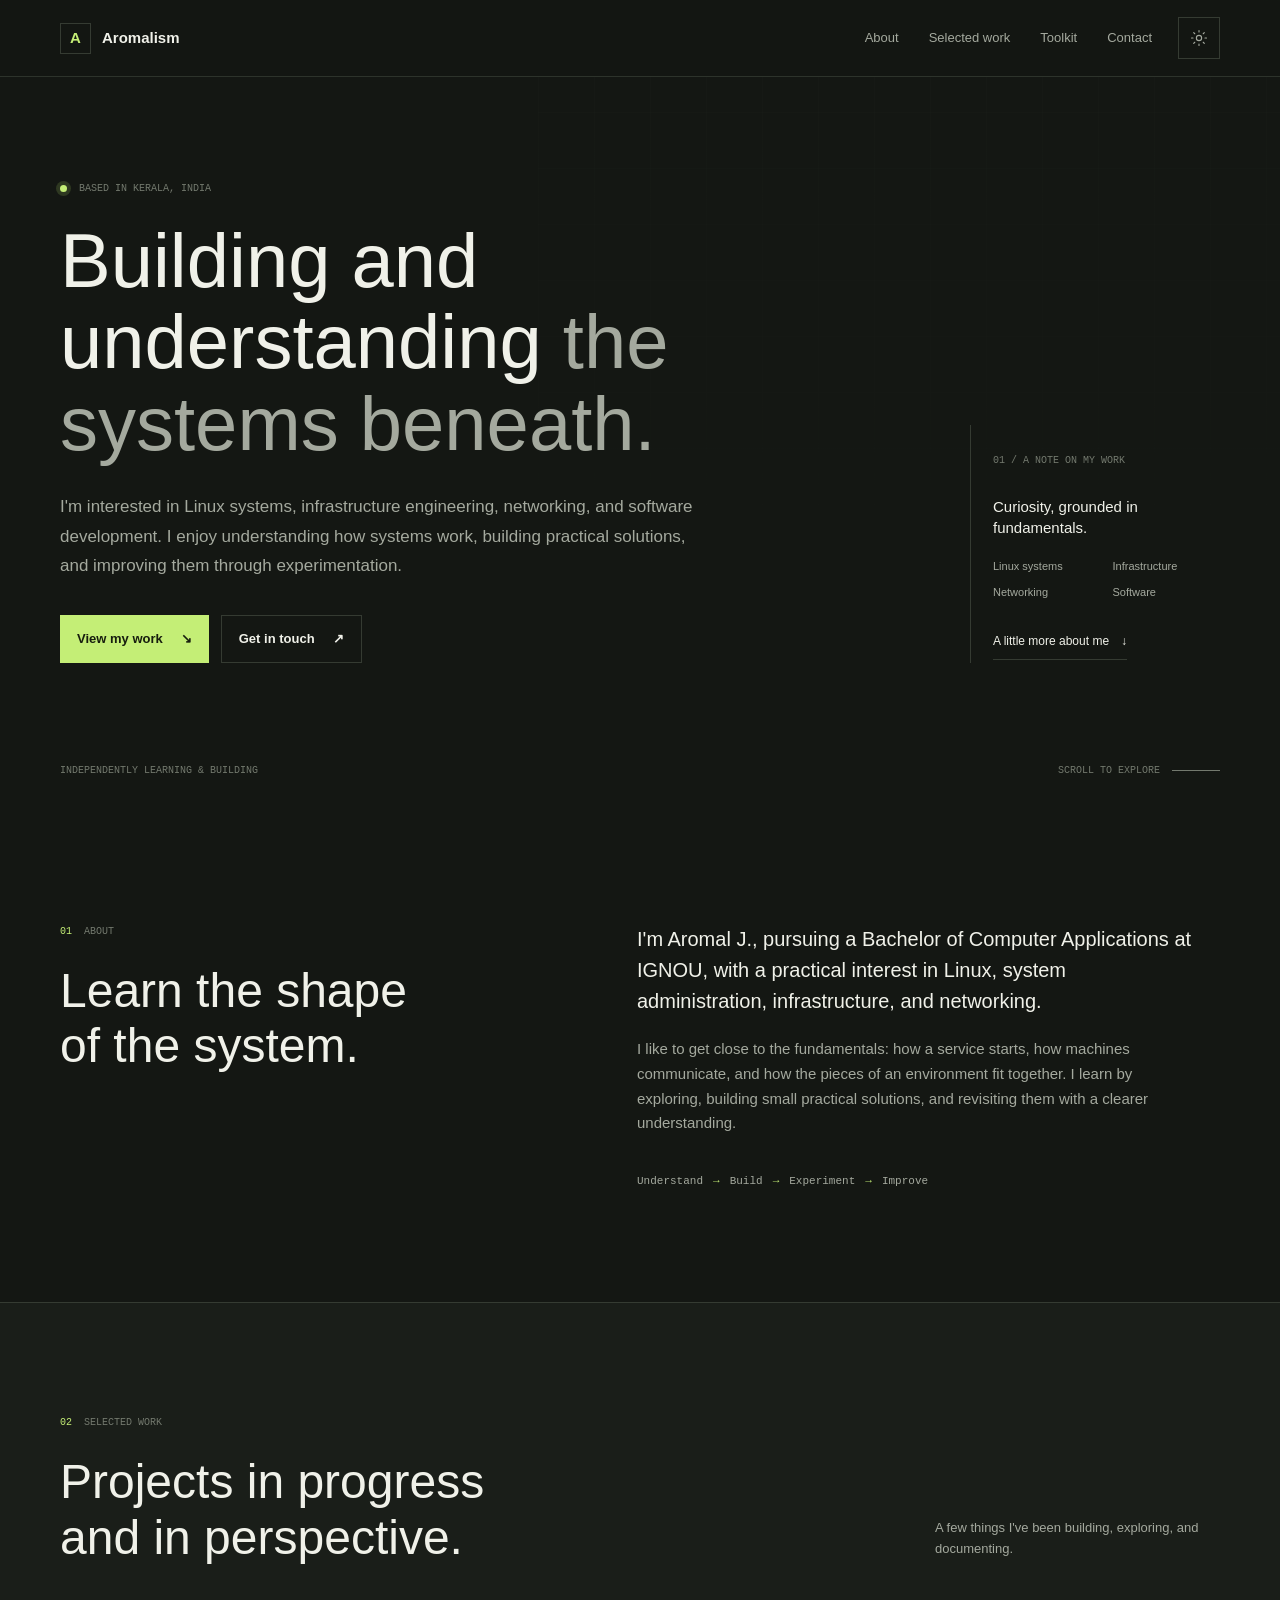
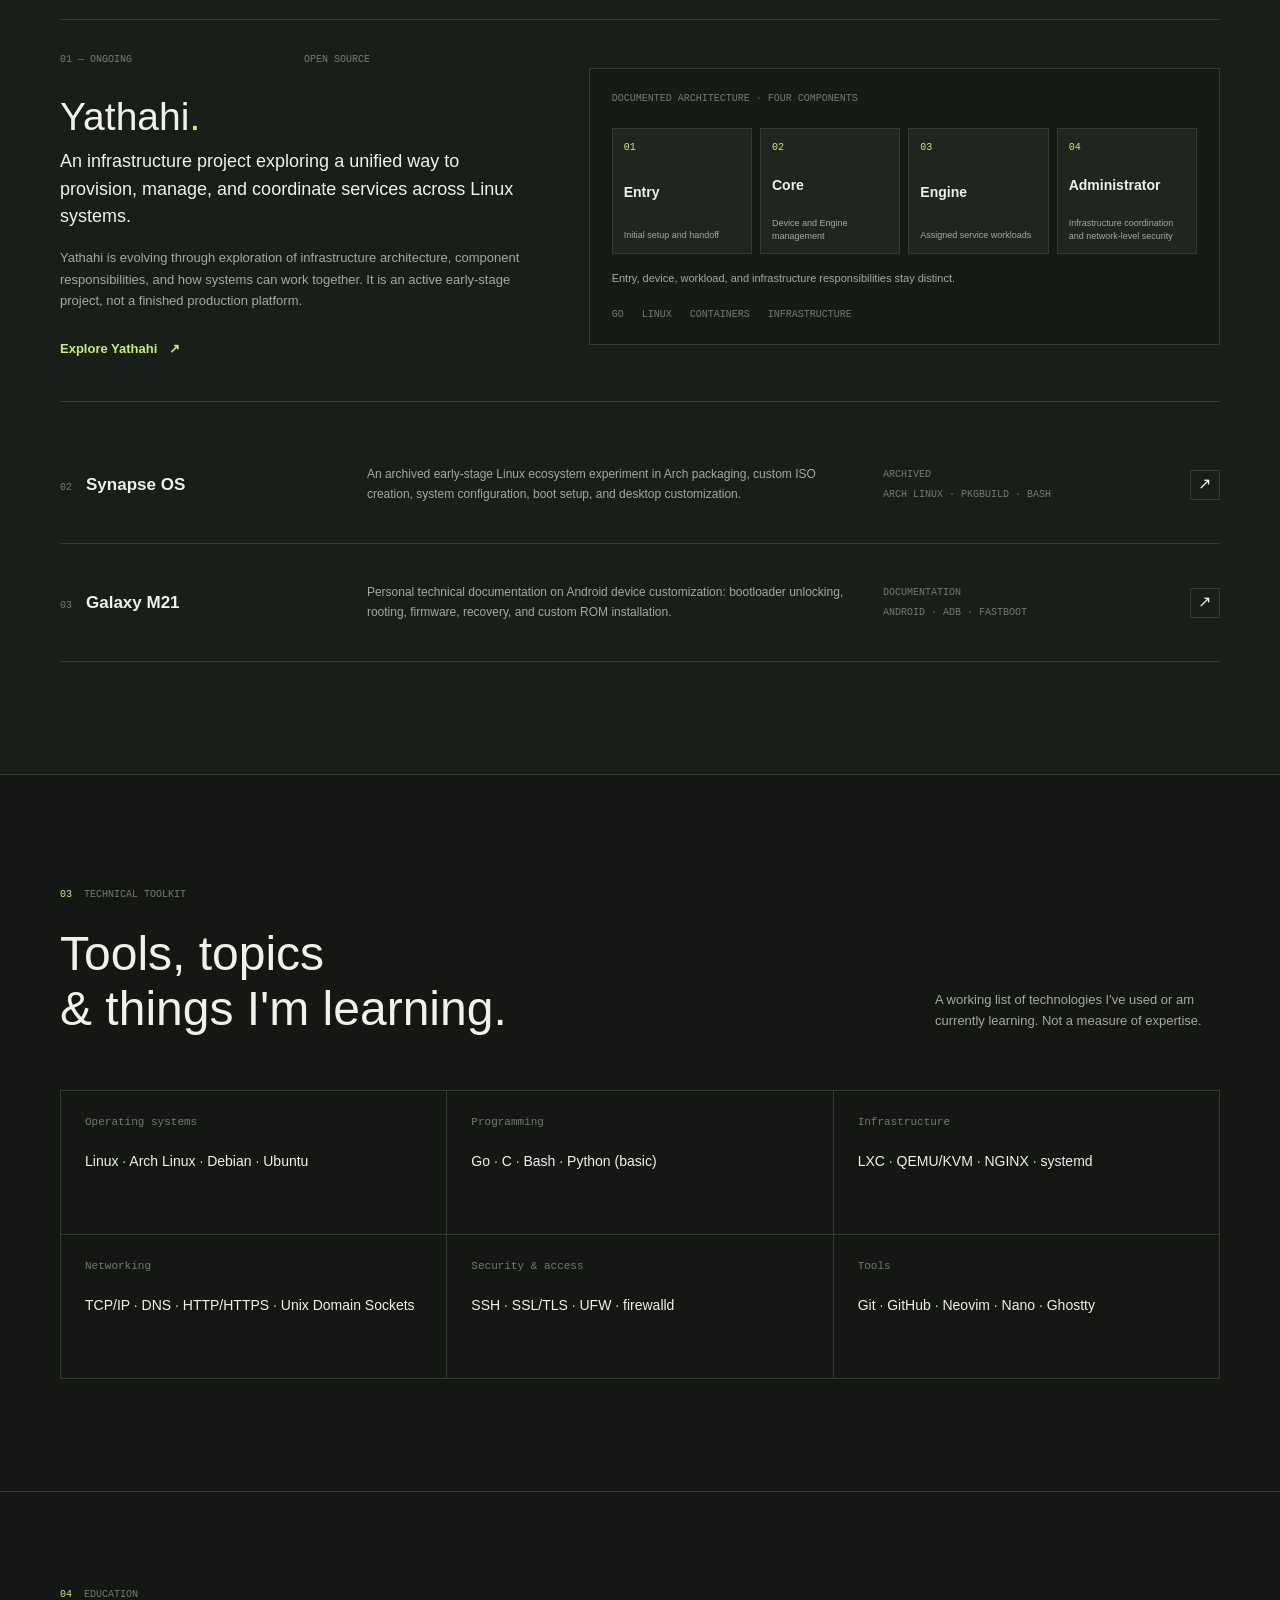
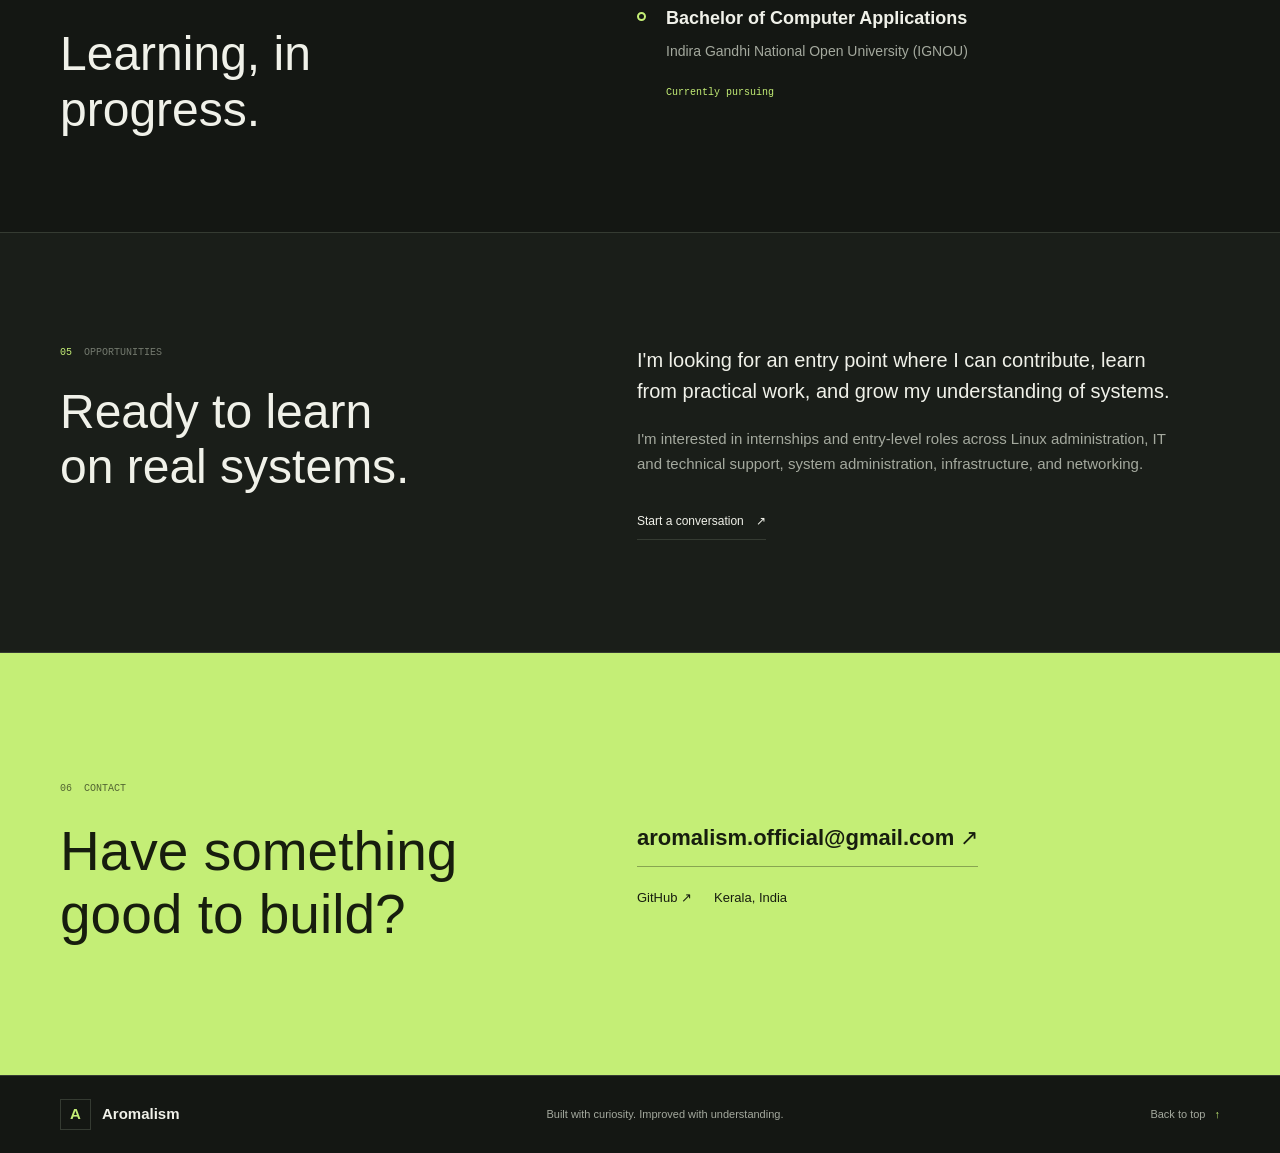
==== commit acdbaf9c: "Changing the porfolio site" ====
--- a/index.html
+++ b/index.html
@@ -1,273 +1,215 @@
-<!DOCTYPE html>
-<html lang="en">
+<!doctype html>
+<html lang="en" data-theme="dark">
   <head>
-    <meta charset="UTF-8" />
-    <meta name="viewport" content="width=device-width, initial-scale=1.0" />
-    <meta
-      name="description"
-      content="Aromal J. (Aromalism) — Creator of Synapse OS, Linux Infrastructure Engineer, and Systems Programmer."
-    />
-    <title>AROMALISM — Aromal J. | Synapse OS & Linux Systems</title>
-
-    <!-- Fonts: Instrument Serif + Plus Jakarta Sans + JetBrains Mono -->
-    <link rel="preconnect" href="https://fonts.googleapis.com" />
-    <link rel="preconnect" href="https://fonts.gstatic.com" crossorigin />
-    <link
-      href="https://fonts.googleapis.com/css2?family=Instrument+Serif:ital@0;1&family=JetBrains+Mono:wght@400;500;600&family=Plus+Jakarta+Sans:wght@300;400;500;600;700&display=swap"
-      rel="stylesheet"
-    />
-    <link rel="stylesheet" href="styles.css" />
-    <script src="script.js" defer></script>
+    <meta charset="utf-8">
+    <meta name="viewport" content="width=device-width, initial-scale=1">
+    <title>Aromalism | Linux &amp; Systems</title>
+    <meta name="description" content="Aromal J. is a BCA student in Kerala, India, interested in Linux systems, infrastructure engineering, networking, and software development.">
+    <meta name="theme-color" content="#141713">
+    <meta property="og:type" content="website">
+    <meta property="og:title" content="Aromalism | Linux &amp; Systems">
+    <meta property="og:description" content="Building and understanding the systems beneath.">
+    <meta property="og:url" content="https://aromalism.github.io/aromalism/">
+    <link rel="icon" href="assets/favicon.svg" type="image/svg+xml">
+    <link rel="stylesheet" href="css/styles.css">
+    <script src="js/script.js" defer></script>
   </head>
   <body>
-    <!-- Navigation Header -->
+    <a class="skip-link" href="#main">Skip to content</a>
     <header class="site-header">
-      <div class="header-inner">
-        <a href="#top" class="brand-logo" aria-label="Aromalism Home">
-          <span class="logo-text">AROM<span class="text-red">AL</span>ISM</span>
-          <span class="logo-badge">SYNAPSE // SYS</span>
+      <div class="container header-inner">
+        <a class="wordmark" href="#top" aria-label="Aromalism, home">
+          <span class="wordmark-mark" aria-hidden="true">A</span>
+          <span>Aromalism</span>
         </a>
-
-        <nav class="nav-menu" aria-label="Main Navigation">
-          <a href="#synapse">Synapse OS</a>
+        <button class="menu-toggle" type="button" aria-label="Open navigation" aria-expanded="false" aria-controls="primary-navigation">
+          <span></span><span></span>
+        </button>
+        <nav class="primary-navigation" id="primary-navigation" aria-label="Main navigation">
           <a href="#about">About</a>
-          <a href="#capabilities">Capabilities</a>
-          <a href="#environment">Environment</a>
+          <a href="#work">Selected work</a>
+          <a href="#toolkit">Toolkit</a>
           <a href="#contact">Contact</a>
         </nav>
-
-        <div class="header-actions">
-          <a href="things-i-do.html" class="nav-cta-btn">
-            <span>Things I Do</span>
-            <svg width="14" height="14" viewBox="0 0 16 16" fill="none" xmlns="http://www.w3.org/2000/svg"><path d="M4.66669 11.3333L11.3334 4.66663M11.3334 4.66663H4.66669M11.3334 4.66663V11.3333" stroke="currentColor" stroke-width="1.5" stroke-linecap="round" stroke-linejoin="round"/></svg>
-          </a>
-          <button class="menu-toggle" aria-label="Toggle Menu" aria-expanded="false">
-            <span></span>
-            <span></span>
-          </button>
-        </div>
+        <button class="theme-toggle" type="button" aria-label="Switch to light theme" title="Switch theme">
+          <svg class="theme-icon theme-icon-sun" viewBox="0 0 24 24" aria-hidden="true" focusable="false">
+            <circle cx="12" cy="12" r="3.5"></circle>
+            <path d="M12 2v2m0 16v2M4.93 4.93l1.42 1.42m11.3 11.3 1.42 1.42M2 12h2m16 0h2M4.93 19.07l1.42-1.42m11.3-11.3 1.42-1.42"></path>
+          </svg>
+          <svg class="theme-icon theme-icon-moon" viewBox="0 0 24 24" aria-hidden="true" focusable="false">
+            <path d="M20.2 15.1A8.4 8.4 0 0 1 8.9 3.8 8.5 8.5 0 1 0 20.2 15.1Z"></path>
+          </svg>
+        </button>
       </div>
     </header>
 
-    <main id="top">
-      <!-- HERO SECTION -->
-      <section class="hero-section">
-        <div class="hero-container">
-          <div class="hero-intro reveal">
-            <div class="status-pill">
-              <span class="status-dot"></span>
-              <span>Creator of Synapse OS & Infrastructure Engineer</span>
-            </div>
-            
-            <h1 class="hero-title">
-              AROM<span class="text-red">AL</span>ISM
-            </h1>
-            <p class="hero-subtitle">
-              Building <em class="serif-title">Synapse OS</em> and resilient systems from the core up.
-            </p>
-
-            <p class="hero-description">
-              I'm <strong>Aromal J.</strong> — Systems engineer actively developing <strong>Synapse OS</strong>, specializing in custom operating system architecture, production server infrastructure, and low-level Linux tooling.
-            </p>
-          </div>
-
-          <!-- MAIN PRIMARY CALL-TO-ACTION CARD -->
-          <div class="hero-portal-card reveal">
-            <div class="portal-header">
-              <span class="portal-tag">MAJOR PROJECTS & DIRECTORY</span>
-              <span class="portal-status">Synapse OS Active Development</span>
-            </div>
-            
-            <div class="portal-body">
-              <h2>What I Build & Manage</h2>
-              <p>Explore Synapse OS development updates, Linux server administration packages, deployment blueprints, and system scripts.</p>
-              
-              <ul class="portal-features">
-                <li><span>01</span> Synapse OS Architecture & Tooling</li>
-                <li><span>02</span> Production Server Management & Hardening</li>
-                <li><span>03</span> Custom Linux Deployments & Infrastructure</li>
-              </ul>
-            </div>
-
-            <div class="portal-footer">
-              <a href="things-i-do.html" class="primary-portal-btn">
-                <span>EXPLORE "THINGS I DO" CATALOG</span>
-                <svg width="18" height="18" viewBox="0 0 20 20" fill="none"><path d="M4.16669 10H15.8334M15.8334 10L10 4.16663M15.8334 10L10 15.8333" stroke="currentColor" stroke-width="1.8" stroke-linecap="round" stroke-linejoin="round"/></svg>
-              </a>
-              <a href="#contact" class="secondary-contact-link">Or send a direct inquiry →</a>
-            </div>
-          </div>
-        </div>
-      </section>
-
-      <!-- TICKER BAR -->
-      <div class="ticker-bar">
-        <div class="ticker-track">
-          <span>Synapse OS Development</span>
-          <span class="bullet">◆</span>
-          <span>Linux Kernel & OS Tuning</span>
-          <span class="bullet">◆</span>
-          <span>Low-Level Systems C Programming</span>
-          <span class="bullet">◆</span>
-          <span>Nginx / Caddy Proxying</span>
-          <span class="bullet">◆</span>
-          <span>Docker & Containerization</span>
-          <span class="bullet">◆</span>
-          <span>Bash & Python Automation</span>
-          <span class="bullet">◆</span>
-          <span>Synapse OS Development</span>
-          <span class="bullet">◆</span>
-          <span>Linux Kernel & OS Tuning</span>
-        </div>
-      </div>
-
-      <!-- ABOUT SECTION -->
-      <section class="section about-section" id="about">
-        <div class="section-grid">
-          <div class="section-header reveal">
-            <span class="section-eyebrow">01 // IDENTITY & SYNAPSE OS</span>
-            <h2>Engineering with <br /><em class="serif-text">first-principles rigor.</em></h2>
-          </div>
-
-          <div class="about-content reveal">
-            <p class="lead-text">
-              My core pursuit as <strong>Aromal</strong> is architecting <strong>Synapse OS</strong> — an operating system project I am actively building, configuring, and utilizing as my main working environment.
-            </p>
-            <p class="body-text">
-              Building an OS from the ground up enforces a deep understanding of memory management, kernel modules, shell execution, and zero-bloat performance. I apply this exact low-level engineering discipline when managing bare-metal Linux servers and production infrastructure.
-            </p>
-
-            <div class="stats-row">
-              <div class="stat-item">
-                <span class="stat-num">01</span>
-                <span class="stat-label">Active OS Build (Synapse)</span>
+    <main id="main">
+      <section class="hero section" id="top" aria-labelledby="hero-title">
+        <div class="container hero-layout">
+          <div class="hero-copy">
+            <p class="eyebrow"><span class="status-dot" aria-hidden="true"></span> Based in Kerala, India</p>
+            <h1 id="hero-title">Building and understanding <span>the systems beneath.</span></h1>
+            <p class="hero-intro">I'm interested in Linux systems, infrastructure engineering, networking, and software development. I enjoy understanding how systems work, building practical solutions, and improving them through experimentation.</p>
+            <div class="hero-actions">
+              <a class="button button-primary" href="#work">View my work <span aria-hidden="true">↘</span></a>
+              <a class="button button-quiet" href="#contact">Get in touch <span aria-hidden="true">↗</span></a>
+            </div>
+          </div>
+          <aside class="hero-aside" aria-label="Current focus">
+            <span class="aside-index">01 / A NOTE ON MY WORK</span>
+            <p>Curiosity, grounded in fundamentals.</p>
+            <div class="focus-list">
+              <span>Linux systems</span>
+              <span>Infrastructure</span>
+              <span>Networking</span>
+              <span>Software</span>
+            </div>
+            <a class="text-link" href="#about">A little more about me <span aria-hidden="true">↓</span></a>
+          </aside>
+        </div>
+        <div class="container hero-foot" aria-hidden="true">
+          <span>INDEPENDENTLY LEARNING &amp; BUILDING</span>
+          <span>SCROLL TO EXPLORE <span class="scroll-line"></span></span>
+        </div>
+      </section>
+
+      <section class="section about-section" id="about" aria-labelledby="about-title">
+        <div class="container split-layout">
+          <div class="section-heading">
+            <p class="eyebrow"><span class="section-number">01</span> About</p>
+            <h2 id="about-title">Learn the shape<br>of the system.</h2>
+          </div>
+          <div class="about-copy">
+            <p class="lead">I'm Aromal J., pursuing a Bachelor of Computer Applications at IGNOU, with a practical interest in Linux, system administration, infrastructure, and networking.</p>
+            <p>I like to get close to the fundamentals: how a service starts, how machines communicate, and how the pieces of an environment fit together. I learn by exploring, building small practical solutions, and revisiting them with a clearer understanding.</p>
+            <div class="approach" aria-label="My approach: Understand, Build, Experiment, Improve">
+              <span>Understand</span><span aria-hidden="true">→</span>
+              <span>Build</span><span aria-hidden="true">→</span>
+              <span>Experiment</span><span aria-hidden="true">→</span>
+              <span>Improve</span>
+            </div>
+          </div>
+        </div>
+      </section>
+
+      <section class="section work-section" id="work" aria-labelledby="work-title">
+        <div class="container">
+          <div class="section-topline">
+            <div class="section-heading">
+              <p class="eyebrow"><span class="section-number">02</span> Selected work</p>
+              <h2 id="work-title">Projects in progress<br>and in perspective.</h2>
+            </div>
+            <p class="section-note">A few things I've been building, exploring, and documenting.</p>
+          </div>
+
+          <article class="project project-featured" aria-labelledby="yathahi-title">
+            <div class="project-main">
+              <div class="project-meta"><span>01 — ONGOING</span><span>OPEN SOURCE</span></div>
+              <h3 id="yathahi-title">Yathahi<span class="project-period">.</span></h3>
+              <p class="project-summary">An infrastructure project exploring a unified way to provision, manage, and coordinate services across Linux systems.</p>
+              <p class="project-detail">Yathahi is evolving through exploration of infrastructure architecture, component responsibilities, and how systems can work together. It is an active early-stage project, not a finished production platform.</p>
+              <a class="project-link" href="https://github.com/yathahi" target="_blank" rel="noopener noreferrer">Explore Yathahi <span aria-hidden="true">↗</span></a>
+            </div>
+            <div class="architecture" aria-label="Yathahi's documented architecture has four components with distinct responsibilities: Entry, Core, Engine, and Administrator">
+              <p class="architecture-label">DOCUMENTED ARCHITECTURE · FOUR COMPONENTS</p>
+              <div class="architecture-flow">
+                <div class="architecture-node"><span>01</span><strong>Entry</strong><small>Initial setup and handoff</small></div>
+                <div class="architecture-node"><span>02</span><strong>Core</strong><small>Device and Engine management</small></div>
+                <div class="architecture-node"><span>03</span><strong>Engine</strong><small>Assigned service workloads</small></div>
+                <div class="architecture-node"><span>04</span><strong>Administrator</strong><small>Infrastructure coordination and network-level security</small></div>
               </div>
-              <div class="stat-item">
-                <span class="stat-num">99.9%</span>
-                <span class="stat-label">Infrastructure Priority</span>
-              </div>
-            </div>
-          </div>
-        </div>
-      </section>
-
-      <!-- CAPABILITIES PREVIEW -->
-      <section class="section capabilities-section" id="capabilities">
-        <div class="section-header reveal">
-          <span class="section-eyebrow">02 // CORE WORK & SERVICES</span>
-          <h2>Key Projects & <em class="serif-text">Engineering Offerings</em></h2>
-        </div>
-
-        <div class="capabilities-grid reveal">
-          <article class="capability-card" id="synapse">
-            <div class="card-num">01</div>
-            <h3>Synapse OS Development</h3>
-            <p>Custom operating system architecture built for extreme efficiency, minimalist design, custom system utilities, and developer workflows.</p>
-            <a href="things-i-do.html#synapse-os" class="card-link">Explore Synapse OS Blueprint →</a>
+              <p class="architecture-boundary">Entry, device, workload, and infrastructure responsibilities stay distinct.</p>
+              <div class="architecture-footer"><span>GO</span><span>LINUX</span><span>CONTAINERS</span><span>INFRASTRUCTURE</span></div>
+            </div>
           </article>
 
-          <article class="capability-card">
-            <div class="card-num">02</div>
-            <h3>Linux Infrastructure</h3>
-            <p>Production server provisioning, security hardening, firewall configuration, DNS setup, and automated backup strategies.</p>
-            <a href="things-i-do.html#infrastructure" class="card-link">View Infrastructure Tiers →</a>
-          </article>
-
-          <article class="capability-card">
-            <div class="card-num">03</div>
-            <h3>Web Deployments & Scripts</h3>
-            <p>Deploying application nodes with SSL, reverse proxies, and CI/CD alongside custom C tools, shell utilities, and Python scripts.</p>
-            <a href="things-i-do.html#deployments" class="card-link">View Deployments & Tooling →</a>
-          </article>
-        </div>
-      </section>
-
-      <!-- WORKSTATION & ENVIRONMENT -->
-      <section class="section env-section" id="environment">
-        <div class="section-grid">
-          <div class="section-header reveal">
-            <span class="section-eyebrow">03 // ENVIRONMENT</span>
-            <h2>Workstation & <br /><em class="serif-text">Toolchain Stack</em></h2>
-          </div>
-
-          <div class="env-card reveal">
-            <div class="env-card-header">
-              <div class="sys-tag">SYNAPSE OS // ACTIVE SYSTEM BUILD (x86_64)</div>
-            </div>
-            
-            <div class="env-specs-grid">
-              <div class="spec-group">
-                <span class="spec-label">SYSTEM OS</span>
-                <span class="spec-val">Synapse OS (Daily Driver & Build)</span>
-              </div>
-              <div class="spec-group">
-                <span class="spec-label">HARDWARE NODE</span>
-                <span class="spec-val">AMD Ryzen 5 5500 (12) @ 3.6GHz</span>
-              </div>
-              <div class="spec-group">
-                <span class="spec-label">MEMORY</span>
-                <span class="spec-val">16GB DDR4 High-Frequency</span>
-              </div>
-              <div class="spec-group">
-                <span class="spec-label">EDITOR & SHELL</span>
-                <span class="spec-val">Neovim (Lua) · Zsh · Tmux</span>
-              </div>
-              <div class="spec-group">
-                <span class="spec-label">LANGUAGES</span>
-                <span class="spec-val">C · Python · Bash · SQL</span>
-              </div>
-              <div class="spec-group">
-                <span class="spec-label">DEVOPS & SYSTEMS</span>
-                <span class="spec-val">Docker · Nginx · Caddy · Git</span>
-              </div>
-            </div>
-          </div>
-        </div>
-      </section>
-
-      <!-- PRE-FOOTER CALLOUT BANNER -->
-      <section class="callout-section reveal">
-        <div class="callout-card">
-          <div class="callout-content">
-            <span class="section-eyebrow">// READY TO WORK TOGETHER?</span>
-            <h2>Need Synapse OS insights, server setups, or custom Linux builds?</h2>
-            <p>Browse through my active builds, service offerings, and deployment blueprints on "Things I Do".</p>
-          </div>
-          <a href="things-i-do.html" class="callout-btn">
-            <span>GO TO "THINGS I DO"</span>
-            <svg width="18" height="18" viewBox="0 0 20 20" fill="none"><path d="M4.16669 10H15.8334M15.8334 10L10 4.16663M15.8334 10L10 15.8333" stroke="currentColor" stroke-width="1.8" stroke-linecap="round" stroke-linejoin="round"/></svg>
-          </a>
+          <div class="project-list">
+            <article class="project-row" aria-labelledby="synapse-title">
+              <div class="project-row-title"><span class="project-index">02</span><h3 id="synapse-title">Synapse OS</h3></div>
+              <p>An archived early-stage Linux ecosystem experiment in Arch packaging, custom ISO creation, system configuration, boot setup, and desktop customization.</p>
+              <div class="project-row-meta"><span>ARCHIVED</span><span>ARCH LINUX · PKGBUILD · BASH</span></div>
+              <a class="row-arrow" href="https://github.com/synapse-eco" target="_blank" rel="noopener noreferrer" aria-label="View Synapse OS on GitHub"><span aria-hidden="true">↗</span></a>
+            </article>
+            <article class="project-row" aria-labelledby="galaxy-title">
+              <div class="project-row-title"><span class="project-index">03</span><h3 id="galaxy-title">Galaxy M21</h3></div>
+              <p>Personal technical documentation on Android device customization: bootloader unlocking, rooting, firmware, recovery, and custom ROM installation.</p>
+              <div class="project-row-meta"><span>DOCUMENTATION</span><span>ANDROID · ADB · FASTBOOT</span></div>
+              <a class="row-arrow" href="https://github.com/aromalism/galaxy-m21" target="_blank" rel="noopener noreferrer" aria-label="View Galaxy M21 documentation on GitHub"><span aria-hidden="true">↗</span></a>
+            </article>
+          </div>
+        </div>
+      </section>
+
+      <section class="section toolkit-section" id="toolkit" aria-labelledby="toolkit-title">
+        <div class="container">
+          <div class="section-topline">
+            <div class="section-heading">
+              <p class="eyebrow"><span class="section-number">03</span> Technical toolkit</p>
+              <h2 id="toolkit-title">Tools, topics<br>&amp; things I'm learning.</h2>
+            </div>
+            <p class="section-note">A working list of technologies I've used or am currently learning. Not a measure of expertise.</p>
+          </div>
+          <div class="toolkit-grid">
+            <div class="toolkit-group"><h3>Operating systems</h3><p>Linux <span>·</span> Arch Linux <span>·</span> Debian <span>·</span> Ubuntu</p></div>
+            <div class="toolkit-group"><h3>Programming</h3><p>Go <span>·</span> C <span>·</span> Bash <span>·</span> Python (basic)</p></div>
+            <div class="toolkit-group"><h3>Infrastructure</h3><p>LXC <span>·</span> QEMU/KVM <span>·</span> NGINX <span>·</span> systemd</p></div>
+            <div class="toolkit-group"><h3>Networking</h3><p>TCP/IP <span>·</span> DNS <span>·</span> HTTP/HTTPS <span>·</span> Unix Domain Sockets</p></div>
+            <div class="toolkit-group"><h3>Security &amp; access</h3><p>SSH <span>·</span> SSL/TLS <span>·</span> UFW <span>·</span> firewalld</p></div>
+            <div class="toolkit-group"><h3>Tools</h3><p>Git <span>·</span> GitHub <span>·</span> Neovim <span>·</span> Nano <span>·</span> Ghostty</p></div>
+          </div>
+        </div>
+      </section>
+
+      <section class="section path-section" id="education" aria-labelledby="education-title">
+        <div class="container split-layout">
+          <div class="section-heading">
+            <p class="eyebrow"><span class="section-number">04</span> Education</p>
+            <h2 id="education-title">Learning, in progress.</h2>
+          </div>
+          <div class="education-entry">
+            <span class="education-marker" aria-hidden="true"></span>
+            <div><h3>Bachelor of Computer Applications</h3><p>Indira Gandhi National Open University (IGNOU)</p><span class="education-status">Currently pursuing</span></div>
+          </div>
+        </div>
+      </section>
+
+      <section class="section opportunity-section" id="opportunities" aria-labelledby="opportunities-title">
+        <div class="container opportunity-layout">
+          <div class="section-heading">
+            <p class="eyebrow"><span class="section-number">05</span> Opportunities</p>
+            <h2 id="opportunities-title">Ready to learn<br>on real systems.</h2>
+          </div>
+          <div class="opportunity-copy">
+            <p class="lead">I'm looking for an entry point where I can contribute, learn from practical work, and grow my understanding of systems.</p>
+            <p>I'm interested in internships and entry-level roles across Linux administration, IT and technical support, system administration, infrastructure, and networking.</p>
+            <a class="text-link" href="mailto:aromalism.official@gmail.com">Start a conversation <span aria-hidden="true">↗</span></a>
+          </div>
+        </div>
+      </section>
+
+      <section class="section contact-section" id="contact" aria-labelledby="contact-title">
+        <div class="container contact-layout">
+          <div>
+            <p class="eyebrow"><span class="section-number">06</span> Contact</p>
+            <h2 id="contact-title">Have something<br>good to build?</h2>
+          </div>
+          <div class="contact-details">
+            <a class="contact-email" href="mailto:aromalism.official@gmail.com">aromalism.official@gmail.com <span aria-hidden="true">↗</span></a>
+            <div class="contact-links">
+              <a href="https://github.com/aromalism" target="_blank" rel="noopener noreferrer">GitHub <span aria-hidden="true">↗</span></a>
+              <span>Kerala, India</span>
+            </div>
+          </div>
         </div>
       </section>
     </main>
 
-    <!-- FOOTER & DIRECT CONTACT -->
-    <footer id="contact">
-      <div class="footer-container">
-        <div class="footer-top">
-          <div class="footer-contact-info">
-            <span class="section-eyebrow">04 // DIRECT INQUIRIES</span>
-            <h2>Let’s start a conversation.</h2>
-            <p>Have a project inquiry, Linux server challenge, or engineering proposal?</p>
-          </div>
-          <a href="mailto:aromalism.official@gmail.com" class="footer-email-btn">
-            <span>aromalism.official@gmail.com</span>
-            <svg width="16" height="16" viewBox="0 0 16 16" fill="none"><path d="M4.66669 11.3333L11.3334 4.66663M11.3334 4.66663H4.66669M11.3334 4.66663V11.3333" stroke="currentColor" stroke-width="1.5" stroke-linecap="round" stroke-linejoin="round"/></svg>
-          </a>
-        </div>
-
-        <div class="footer-bottom">
-          <div class="copyright">
-            © <span id="year"></span> AROM<span class="text-red">AL</span>ISM (Aromal J.) — All rights reserved.
-          </div>
-          <div class="footer-socials">
-            <a href="https://github.com/aromalism" target="_blank" rel="noreferrer">GitHub</a>
-            <a href="https://www.linkedin.com/in/aromalism" target="_blank" rel="noreferrer">LinkedIn</a>
-            <a href="https://twitter.com/aromalism" target="_blank" rel="noreferrer">X / Twitter</a>
-            <a href="https://www.instagram.com/aromalism" target="_blank" rel="noreferrer">Instagram</a>
-          </div>
-        </div>
+    <footer class="site-footer">
+      <div class="container footer-inner">
+        <a class="wordmark" href="#top"><span class="wordmark-mark" aria-hidden="true">A</span><span>Aromalism</span></a>
+        <p>Built with curiosity. Improved with understanding.</p>
+        <a class="back-top" href="#top">Back to top <span aria-hidden="true">↑</span></a>
       </div>
     </footer>
   </body>
-</html>
+</html>
--- a/css/styles.css
+++ b/css/styles.css
@@ -0,0 +1,1049 @@
+:root {
+  color-scheme: dark;
+  --page: #141713;
+  --surface: #1a1e19;
+  --surface-raised: #20251f;
+  --text: #f0f1e9;
+  --muted: #a4a99e;
+  --quiet: #73796e;
+  --line: #353b32;
+  --accent: #c4ee76;
+  --accent-ink: #171d0e;
+  --content: 1160px;
+  --gutter: 56px;
+}
+
+html[data-theme="light"] {
+  color-scheme: light;
+  --page: #f3f4ed;
+  --surface: #e9ece3;
+  --surface-raised: #e0e5d9;
+  --text: #20251d;
+  --muted: #5b6258;
+  --quiet: #72796e;
+  --line: #cbd1c4;
+  --accent: #5d7e24;
+  --accent-ink: #f7f8f2;
+}
+
+*,
+*::before,
+*::after {
+  box-sizing: border-box;
+}
+
+html {
+  scroll-behavior: smooth;
+  scroll-padding-top: 92px;
+}
+
+body {
+  margin: 0;
+  background: var(--page);
+  color: var(--text);
+  font-family: "Avenir Next", Avenir, "Segoe UI", sans-serif;
+  font-size: 16px;
+  line-height: 1.65;
+  transition: background-color 180ms ease, color 180ms ease;
+}
+
+body::before {
+  position: absolute;
+  z-index: -1;
+  top: 0;
+  right: 0;
+  width: min(58vw, 780px);
+  height: 760px;
+  background-image: linear-gradient(to right, color-mix(in srgb, var(--line) 33%, transparent) 1px, transparent 1px), linear-gradient(to bottom, color-mix(in srgb, var(--line) 33%, transparent) 1px, transparent 1px);
+  background-size: 56px 56px;
+  content: "";
+  opacity: 0.24;
+  mask-image: linear-gradient(to bottom, #000, transparent 88%);
+  pointer-events: none;
+}
+
+a {
+  color: inherit;
+  text-decoration: none;
+}
+
+a:hover {
+  color: var(--accent);
+}
+
+button {
+  color: inherit;
+  font: inherit;
+}
+
+button:focus-visible,
+a:focus-visible {
+  outline: 2px solid var(--accent);
+  outline-offset: 5px;
+}
+
+::selection {
+  background: var(--accent);
+  color: var(--accent-ink);
+}
+
+.container {
+  width: min(var(--content), calc(100% - var(--gutter) * 2));
+  margin-inline: auto;
+}
+
+.skip-link {
+  position: fixed;
+  z-index: 20;
+  top: 12px;
+  left: 12px;
+  padding: 10px 14px;
+  transform: translateY(-160%);
+  background: var(--accent);
+  color: var(--accent-ink);
+}
+
+.skip-link:focus {
+  transform: translateY(0);
+}
+
+.site-header {
+  position: sticky;
+  z-index: 10;
+  top: 0;
+  border-bottom: 1px solid color-mix(in srgb, var(--line) 78%, transparent);
+  background: color-mix(in srgb, var(--page) 92%, transparent);
+  backdrop-filter: blur(14px);
+}
+
+.header-inner {
+  display: flex;
+  min-height: 76px;
+  align-items: center;
+}
+
+.wordmark {
+  display: inline-flex;
+  align-items: center;
+  gap: 11px;
+  font-size: 15px;
+  font-weight: 650;
+}
+
+.wordmark-mark {
+  display: grid;
+  width: 31px;
+  height: 31px;
+  place-items: center;
+  border: 1px solid var(--line);
+  color: var(--accent);
+  font-size: 15px;
+  font-weight: 600;
+}
+
+.primary-navigation {
+  display: flex;
+  align-items: center;
+  gap: 30px;
+  margin-left: auto;
+}
+
+.primary-navigation a,
+.theme-toggle {
+  color: var(--muted);
+  font-size: 13px;
+}
+
+.primary-navigation a:hover,
+.theme-toggle:hover {
+  color: var(--text);
+}
+
+.theme-toggle,
+.menu-toggle {
+  display: grid;
+  width: 42px;
+  height: 42px;
+  place-items: center;
+  border: 1px solid var(--line);
+  background: transparent;
+  cursor: pointer;
+}
+
+.theme-toggle {
+  margin-left: 26px;
+}
+
+.theme-icon {
+  width: 18px;
+  height: 18px;
+  fill: none;
+  stroke: currentColor;
+  stroke-linecap: round;
+  stroke-linejoin: round;
+  stroke-width: 1.5;
+}
+
+.theme-icon-moon,
+html[data-theme="light"] .theme-icon-sun {
+  display: none;
+}
+
+html[data-theme="light"] .theme-icon-moon {
+  display: block;
+}
+
+.menu-toggle {
+  display: none;
+}
+
+.section {
+  padding-block: 112px;
+  border-bottom: 1px solid var(--line);
+}
+
+.hero {
+  min-height: 665px;
+  padding-top: 104px;
+  padding-bottom: 34px;
+  border-bottom: 0;
+}
+
+.hero-layout {
+  display: grid;
+  grid-template-columns: minmax(0, 1fr) 250px;
+  gap: 74px;
+  align-items: end;
+}
+
+.eyebrow,
+.aside-index,
+.hero-foot,
+.project-meta,
+.architecture-label,
+.architecture-node > span,
+.architecture-footer,
+.project-row-meta,
+.education-status {
+  color: var(--quiet);
+  font-family: ui-monospace, "SFMono-Regular", Consolas, monospace;
+  font-size: 10px;
+  font-weight: 500;
+  line-height: 1.5;
+}
+
+.eyebrow {
+  display: flex;
+  align-items: center;
+  gap: 12px;
+  margin: 0 0 24px;
+  text-transform: uppercase;
+}
+
+.status-dot {
+  width: 7px;
+  height: 7px;
+  border-radius: 50%;
+  background: var(--accent);
+  box-shadow: 0 0 0 4px color-mix(in srgb, var(--accent) 15%, transparent);
+}
+
+.hero h1 {
+  max-width: 810px;
+  margin: 0;
+  font-size: 76px;
+  font-weight: 520;
+  letter-spacing: 0;
+  line-height: 1.07;
+}
+
+.hero h1 span {
+  color: var(--muted);
+  font-weight: 400;
+}
+
+.hero-intro {
+  max-width: 650px;
+  margin: 28px 0 0;
+  color: var(--muted);
+  font-size: 17px;
+  line-height: 1.75;
+}
+
+.hero-actions {
+  display: flex;
+  flex-wrap: wrap;
+  gap: 12px;
+  margin-top: 34px;
+}
+
+.button {
+  display: inline-flex;
+  min-height: 48px;
+  align-items: center;
+  justify-content: center;
+  gap: 18px;
+  padding: 0 17px;
+  font-size: 13px;
+  font-weight: 600;
+  transition: background-color 160ms ease, border-color 160ms ease, color 160ms ease;
+}
+
+.button-primary {
+  background: var(--accent);
+  color: var(--accent-ink);
+}
+
+.button-primary:hover {
+  background: var(--text);
+  color: var(--page);
+}
+
+.button-quiet {
+  border: 1px solid var(--line);
+  color: var(--text);
+}
+
+.button-quiet:hover {
+  border-color: var(--muted);
+  color: var(--text);
+}
+
+.hero-aside {
+  padding: 20px 0 3px 22px;
+  border-left: 1px solid var(--line);
+}
+
+.hero-aside > p {
+  margin: 24px 0 18px;
+  font-size: 15px;
+  line-height: 1.45;
+}
+
+.focus-list {
+  display: grid;
+  grid-template-columns: 1fr 1fr;
+  gap: 8px 12px;
+  color: var(--muted);
+  font-size: 11px;
+}
+
+.text-link {
+  display: inline-flex;
+  align-items: center;
+  gap: 12px;
+  border-bottom: 1px solid var(--line);
+  padding-bottom: 7px;
+  color: var(--text);
+  font-size: 12px;
+}
+
+.text-link:hover {
+  border-color: var(--accent);
+}
+
+.hero-aside .text-link {
+  margin-top: 31px;
+}
+
+.hero-foot {
+  display: flex;
+  justify-content: space-between;
+  margin-top: 100px;
+}
+
+.hero-foot > span:last-child {
+  display: flex;
+  align-items: center;
+  gap: 12px;
+}
+
+.scroll-line {
+  display: inline-block;
+  width: 48px;
+  height: 1px;
+  background: var(--quiet);
+}
+
+.split-layout,
+.opportunity-layout,
+.contact-layout {
+  display: grid;
+  grid-template-columns: 0.9fr 1.1fr;
+  gap: 100px;
+}
+
+.section-number {
+  color: var(--accent);
+}
+
+.section-heading h2,
+.contact-layout h2 {
+  margin: 0;
+  font-size: 48px;
+  font-weight: 480;
+  letter-spacing: 0;
+  line-height: 1.15;
+}
+
+.about-copy {
+  max-width: 560px;
+}
+
+.about-copy p,
+.opportunity-copy > p:not(.lead) {
+  margin: 0 0 18px;
+  color: var(--muted);
+  font-size: 15px;
+}
+
+.about-copy .lead,
+.opportunity-copy .lead {
+  margin: 0 0 20px;
+  color: var(--text);
+  font-size: 20px;
+  line-height: 1.55;
+}
+
+.approach {
+  display: flex;
+  flex-wrap: wrap;
+  align-items: center;
+  gap: 10px;
+  margin-top: 36px;
+  color: var(--muted);
+  font-family: ui-monospace, "SFMono-Regular", Consolas, monospace;
+  font-size: 11px;
+}
+
+.approach span:nth-child(even) {
+  color: var(--accent);
+}
+
+.work-section {
+  background: var(--surface);
+}
+
+.section-topline {
+  display: flex;
+  align-items: end;
+  justify-content: space-between;
+  gap: 40px;
+  margin-bottom: 54px;
+}
+
+.section-note {
+  max-width: 285px;
+  margin: 0 0 5px;
+  color: var(--muted);
+  font-size: 13px;
+}
+
+.project-featured {
+  display: grid;
+  grid-template-columns: 0.85fr 1.15fr;
+  gap: 62px;
+  padding: 32px 0 40px;
+  border-top: 1px solid var(--line);
+  border-bottom: 1px solid var(--line);
+}
+
+.project-meta {
+  display: flex;
+  justify-content: space-between;
+  gap: 18px;
+  max-width: 310px;
+}
+
+.project-featured h3 {
+  margin: 30px 0 12px;
+  font-size: 39px;
+  font-weight: 500;
+  line-height: 1;
+}
+
+.project-period {
+  color: var(--accent);
+}
+
+.project-summary {
+  max-width: 470px;
+  margin: 0;
+  font-size: 18px;
+  line-height: 1.55;
+}
+
+.project-detail {
+  max-width: 460px;
+  margin: 16px 0 23px;
+  color: var(--muted);
+  font-size: 13px;
+}
+
+.project-link {
+  display: inline-flex;
+  align-items: center;
+  gap: 12px;
+  color: var(--accent);
+  font-size: 13px;
+  font-weight: 600;
+}
+
+.architecture {
+  align-self: center;
+  padding: 22px;
+  border: 1px solid var(--line);
+  background: color-mix(in srgb, var(--page) 48%, transparent);
+}
+
+.architecture-label {
+  margin: 0 0 22px;
+}
+
+.architecture-flow {
+  display: grid;
+  grid-template-columns: repeat(4, minmax(0, 1fr));
+  gap: 8px;
+}
+
+.architecture-node {
+  display: flex;
+  min-width: 0;
+  min-height: 126px;
+  flex-direction: column;
+  justify-content: space-between;
+  gap: 8px;
+  padding: 11px;
+  border: 1px solid var(--line);
+  background: var(--surface-raised);
+}
+
+.architecture-node > span {
+  color: var(--accent);
+}
+
+.architecture-node strong {
+  overflow-wrap: anywhere;
+  font-size: 14px;
+  font-weight: 550;
+}
+
+.architecture-node small {
+  color: var(--muted);
+  font-size: 9px;
+  line-height: 1.35;
+}
+
+.architecture-boundary {
+  margin: 16px 0 0;
+  color: var(--muted);
+  font-size: 11px;
+  line-height: 1.5;
+}
+
+.architecture-footer {
+  display: flex;
+  flex-wrap: wrap;
+  gap: 9px 18px;
+  margin-top: 21px;
+}
+
+.project-list {
+  margin-top: 24px;
+}
+
+.project-row {
+  position: relative;
+  display: grid;
+  grid-template-columns: 0.8fr 1.4fr 0.8fr 30px;
+  gap: 28px;
+  align-items: center;
+  min-height: 118px;
+  padding-block: 23px;
+  border-bottom: 1px solid var(--line);
+}
+
+.project-row-title {
+  display: flex;
+  align-items: baseline;
+  gap: 14px;
+}
+
+.project-index {
+  color: var(--quiet);
+  font-family: ui-monospace, "SFMono-Regular", Consolas, monospace;
+  font-size: 10px;
+}
+
+.project-row h3 {
+  margin: 0;
+  font-size: 17px;
+  font-weight: 550;
+}
+
+.project-row > p {
+  margin: 0;
+  color: var(--muted);
+  font-size: 12px;
+  line-height: 1.6;
+}
+
+.project-row-meta {
+  display: grid;
+  gap: 5px;
+}
+
+.row-arrow {
+  display: grid;
+  width: 30px;
+  height: 30px;
+  place-items: center;
+  border: 1px solid var(--line);
+}
+
+.row-arrow:hover {
+  border-color: var(--accent);
+}
+
+.toolkit-grid {
+  display: grid;
+  grid-template-columns: repeat(3, 1fr);
+  border-top: 1px solid var(--line);
+  border-left: 1px solid var(--line);
+}
+
+.toolkit-group {
+  min-height: 144px;
+  padding: 22px 24px;
+  border-right: 1px solid var(--line);
+  border-bottom: 1px solid var(--line);
+}
+
+.toolkit-group h3 {
+  margin: 0 0 17px;
+  color: var(--quiet);
+  font-family: ui-monospace, "SFMono-Regular", Consolas, monospace;
+  font-size: 11px;
+  font-weight: 500;
+}
+
+.toolkit-group p {
+  margin: 0;
+  font-size: 14px;
+  line-height: 1.8;
+}
+
+.toolkit-group p span {
+  color: var(--accent);
+}
+
+.path-section {
+  padding-block: 95px;
+}
+
+.path-section .section-heading h2 {
+  max-width: 430px;
+}
+
+.education-entry {
+  display: flex;
+  gap: 20px;
+  align-items: flex-start;
+  padding-top: 17px;
+}
+
+.education-marker {
+  flex: 0 0 auto;
+  width: 9px;
+  height: 9px;
+  margin-top: 8px;
+  border: 2px solid var(--accent);
+  border-radius: 50%;
+}
+
+.education-entry h3 {
+  margin: 0 0 6px;
+  font-size: 18px;
+  font-weight: 550;
+}
+
+.education-entry p {
+  margin: 0 0 14px;
+  color: var(--muted);
+  font-size: 14px;
+}
+
+.education-status {
+  color: var(--accent);
+}
+
+.opportunity-section {
+  background: var(--surface);
+}
+
+.opportunity-copy {
+  max-width: 545px;
+}
+
+.opportunity-copy .text-link {
+  margin-top: 18px;
+}
+
+.contact-section {
+  padding-block: 128px;
+  background: var(--accent);
+  color: var(--accent-ink);
+}
+
+.contact-section .eyebrow,
+.contact-section .section-number {
+  color: color-mix(in srgb, var(--accent-ink) 65%, transparent);
+}
+
+.contact-layout h2 {
+  font-size: 55px;
+}
+
+.contact-details {
+  display: flex;
+  flex-direction: column;
+  justify-content: center;
+  align-items: flex-start;
+}
+
+.contact-email {
+  max-width: 100%;
+  overflow-wrap: anywhere;
+  padding-bottom: 10px;
+  border-bottom: 1px solid color-mix(in srgb, var(--accent-ink) 35%, transparent);
+  font-size: 22px;
+  font-weight: 550;
+}
+
+.contact-links {
+  display: flex;
+  flex-wrap: wrap;
+  gap: 22px;
+  margin-top: 20px;
+  font-size: 13px;
+}
+
+.contact-email:hover,
+.contact-links a:hover {
+  color: color-mix(in srgb, var(--accent-ink) 65%, transparent);
+}
+
+.site-footer {
+  padding-block: 23px;
+}
+
+.footer-inner {
+  display: flex;
+  align-items: center;
+  justify-content: space-between;
+  gap: 20px;
+}
+
+.footer-inner > p,
+.back-top {
+  margin: 0;
+  color: var(--muted);
+  font-size: 11px;
+}
+
+.back-top span {
+  margin-left: 6px;
+  color: var(--accent);
+}
+
+@media (max-width: 960px) {
+  :root {
+    --gutter: 36px;
+  }
+
+  .hero-layout {
+    grid-template-columns: minmax(0, 1fr) 210px;
+    gap: 38px;
+  }
+
+  .hero h1 {
+    font-size: 60px;
+  }
+
+  .split-layout,
+  .opportunity-layout,
+  .contact-layout {
+    gap: 56px;
+  }
+
+  .project-featured {
+    grid-template-columns: 1fr;
+    gap: 36px;
+  }
+
+  .architecture {
+    max-width: 640px;
+  }
+
+  .project-row {
+    grid-template-columns: 0.8fr 1.5fr 0.8fr 30px;
+    gap: 18px;
+  }
+
+  .toolkit-grid {
+    grid-template-columns: repeat(2, 1fr);
+  }
+}
+
+@media (max-width: 700px) {
+  :root {
+    --gutter: 23px;
+  }
+
+  html {
+    scroll-padding-top: 74px;
+  }
+
+  .header-inner {
+    min-height: 66px;
+  }
+
+  .menu-toggle {
+    display: flex;
+    flex-direction: column;
+    justify-content: center;
+    gap: 5px;
+    margin-left: auto;
+  }
+
+  .menu-toggle span {
+    width: 17px;
+    height: 1px;
+    background: currentColor;
+    transition: transform 160ms ease;
+  }
+
+  .menu-open .menu-toggle span:first-child {
+    transform: translateY(3px) rotate(45deg);
+  }
+
+  .menu-open .menu-toggle span:last-child {
+    transform: translateY(-3px) rotate(-45deg);
+  }
+
+  .primary-navigation {
+    position: absolute;
+    top: 65px;
+    right: 0;
+    left: 0;
+    display: none;
+    align-items: stretch;
+    gap: 0;
+    margin: 0;
+    padding: 8px var(--gutter) 16px;
+    border-bottom: 1px solid var(--line);
+    background: var(--page);
+  }
+
+  .menu-open .primary-navigation {
+    display: flex;
+    flex-direction: column;
+  }
+
+  .primary-navigation a {
+    padding-block: 12px;
+    border-bottom: 1px solid var(--line);
+  }
+
+  .primary-navigation a:last-child {
+    border-bottom: 0;
+  }
+
+  .theme-toggle {
+    width: 39px;
+    height: 39px;
+    margin-left: 10px;
+  }
+
+  .section {
+    padding-block: 78px;
+  }
+
+  .hero {
+    min-height: auto;
+    padding-top: 70px;
+    padding-bottom: 25px;
+  }
+
+  .hero-layout {
+    grid-template-columns: 1fr;
+    gap: 52px;
+  }
+
+  .hero h1 {
+    max-width: 590px;
+    font-size: 52px;
+  }
+
+  .hero-intro {
+    margin-top: 21px;
+    font-size: 15px;
+  }
+
+  .hero-aside {
+    max-width: 390px;
+    padding-left: 17px;
+  }
+
+  .hero-aside > p {
+    margin-top: 14px;
+  }
+
+  .hero-aside .text-link {
+    margin-top: 20px;
+  }
+
+  .hero-foot {
+    margin-top: 55px;
+    font-size: 9px;
+  }
+
+  .scroll-line {
+    width: 25px;
+  }
+
+  .split-layout,
+  .opportunity-layout,
+  .contact-layout {
+    grid-template-columns: 1fr;
+    gap: 34px;
+  }
+
+  .section-heading h2,
+  .contact-layout h2 {
+    font-size: 39px;
+  }
+
+  .about-copy .lead,
+  .opportunity-copy .lead {
+    font-size: 18px;
+  }
+
+  .section-topline {
+    display: block;
+    margin-bottom: 35px;
+  }
+
+  .section-note {
+    max-width: 400px;
+    margin-top: 20px;
+  }
+
+  .project-featured {
+    gap: 30px;
+    padding-top: 25px;
+  }
+
+  .architecture {
+    padding: 16px;
+  }
+
+  .architecture-flow {
+    grid-template-columns: repeat(2, minmax(0, 1fr));
+    gap: 8px;
+  }
+
+  .architecture-node {
+    min-height: 118px;
+  }
+
+  .architecture-footer {
+    gap: 8px 13px;
+  }
+
+  .project-row {
+    grid-template-columns: 1fr 30px;
+    gap: 12px 16px;
+    padding-block: 20px;
+  }
+
+  .project-row-title {
+    grid-column: 1;
+  }
+
+  .project-row > p {
+    grid-column: 1 / -1;
+  }
+
+  .project-row-meta {
+    grid-column: 1;
+    display: flex;
+    flex-wrap: wrap;
+    gap: 8px 14px;
+  }
+
+  .row-arrow {
+    grid-column: 2;
+    grid-row: 1 / 4;
+    justify-self: end;
+  }
+
+  .toolkit-grid {
+    grid-template-columns: 1fr;
+  }
+
+  .toolkit-group {
+    min-height: auto;
+    padding: 19px;
+  }
+
+  .path-section {
+    padding-block: 72px;
+  }
+
+  .contact-section {
+    padding-block: 82px;
+  }
+
+  .contact-email {
+    font-size: 18px;
+  }
+
+  .footer-inner {
+    flex-wrap: wrap;
+  }
+
+  .footer-inner > p {
+    order: 1;
+    flex-basis: 100%;
+  }
+}
+
+@media (max-width: 380px) {
+  :root {
+    --gutter: 18px;
+  }
+
+  .hero h1 {
+    font-size: 43px;
+  }
+
+  .hero-foot > span:first-child {
+    max-width: 130px;
+  }
+
+  .project-meta {
+    font-size: 9px;
+  }
+}
+
+@media (prefers-reduced-motion: reduce) {
+  *,
+  *::before,
+  *::after {
+    scroll-behavior: auto !important;
+    animation-duration: 0.01ms !important;
+    animation-iteration-count: 1 !important;
+    transition-duration: 0.01ms !important;
+  }
+}
